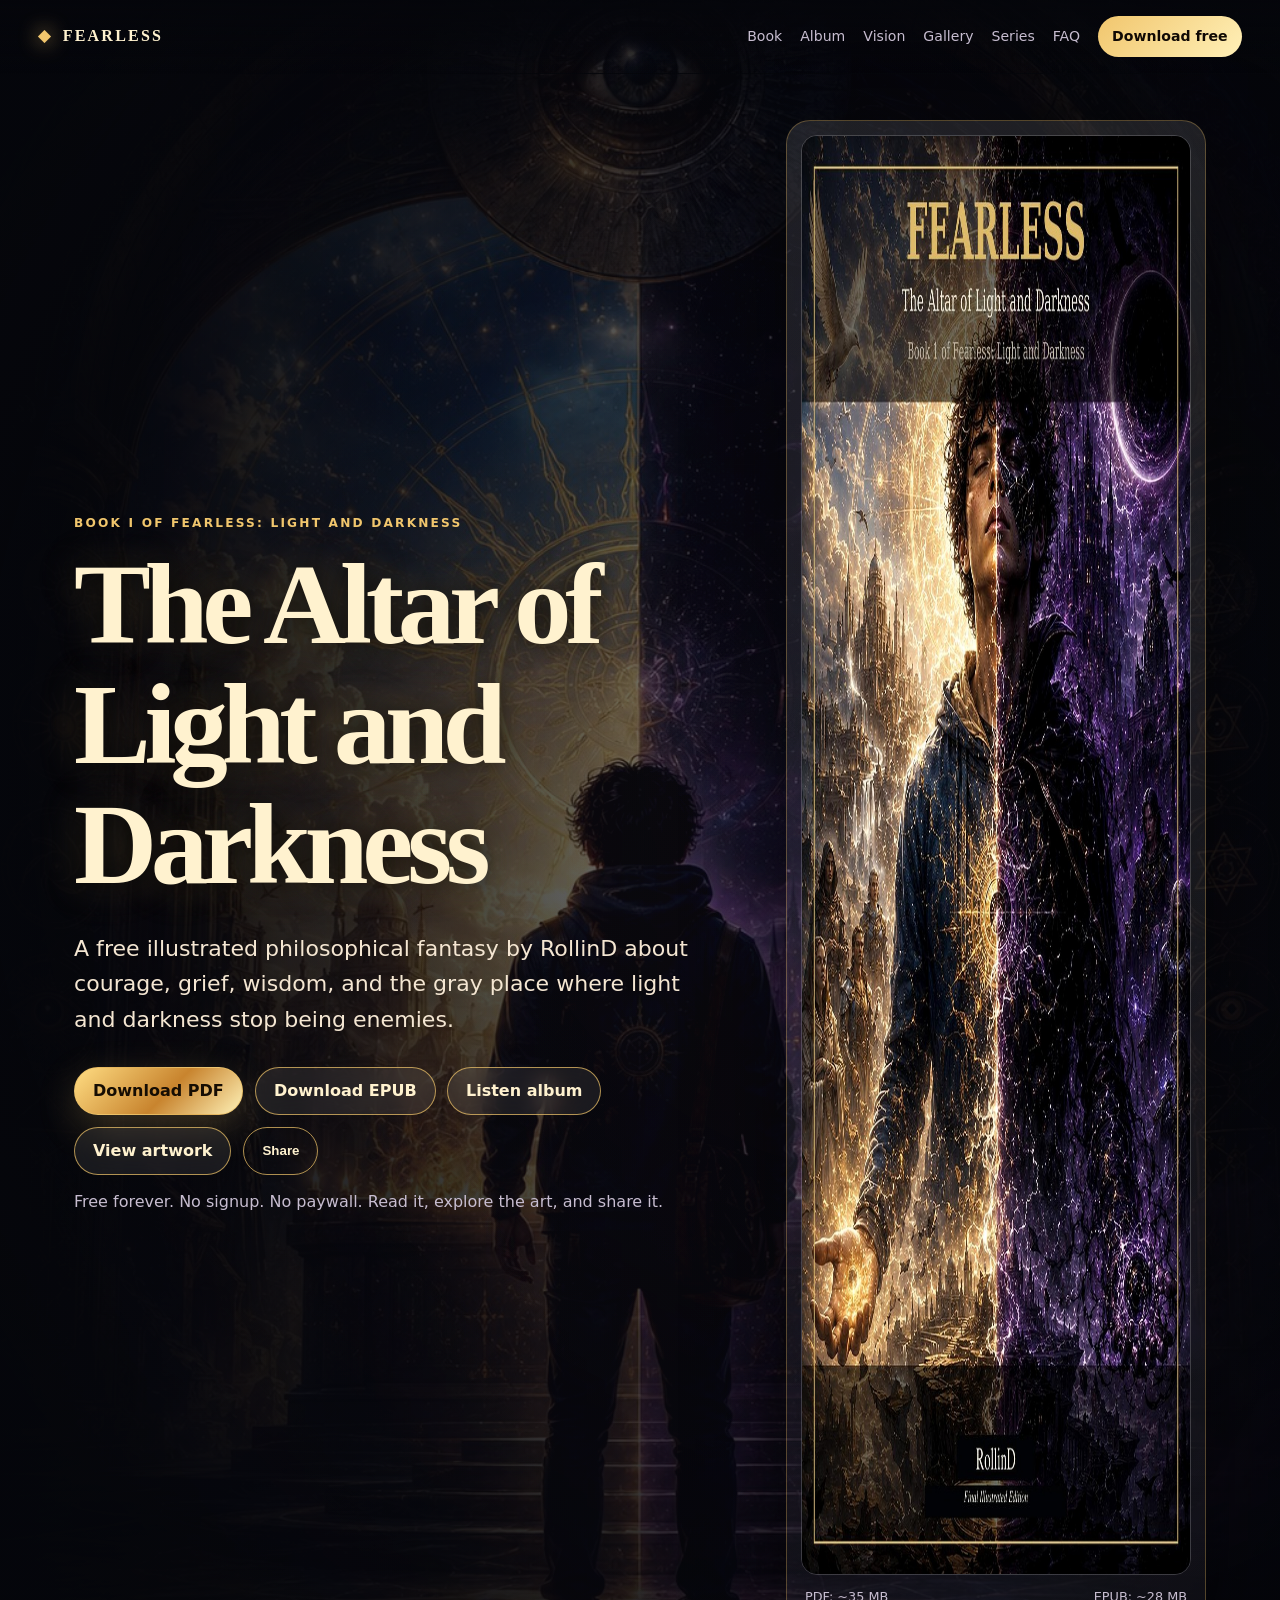
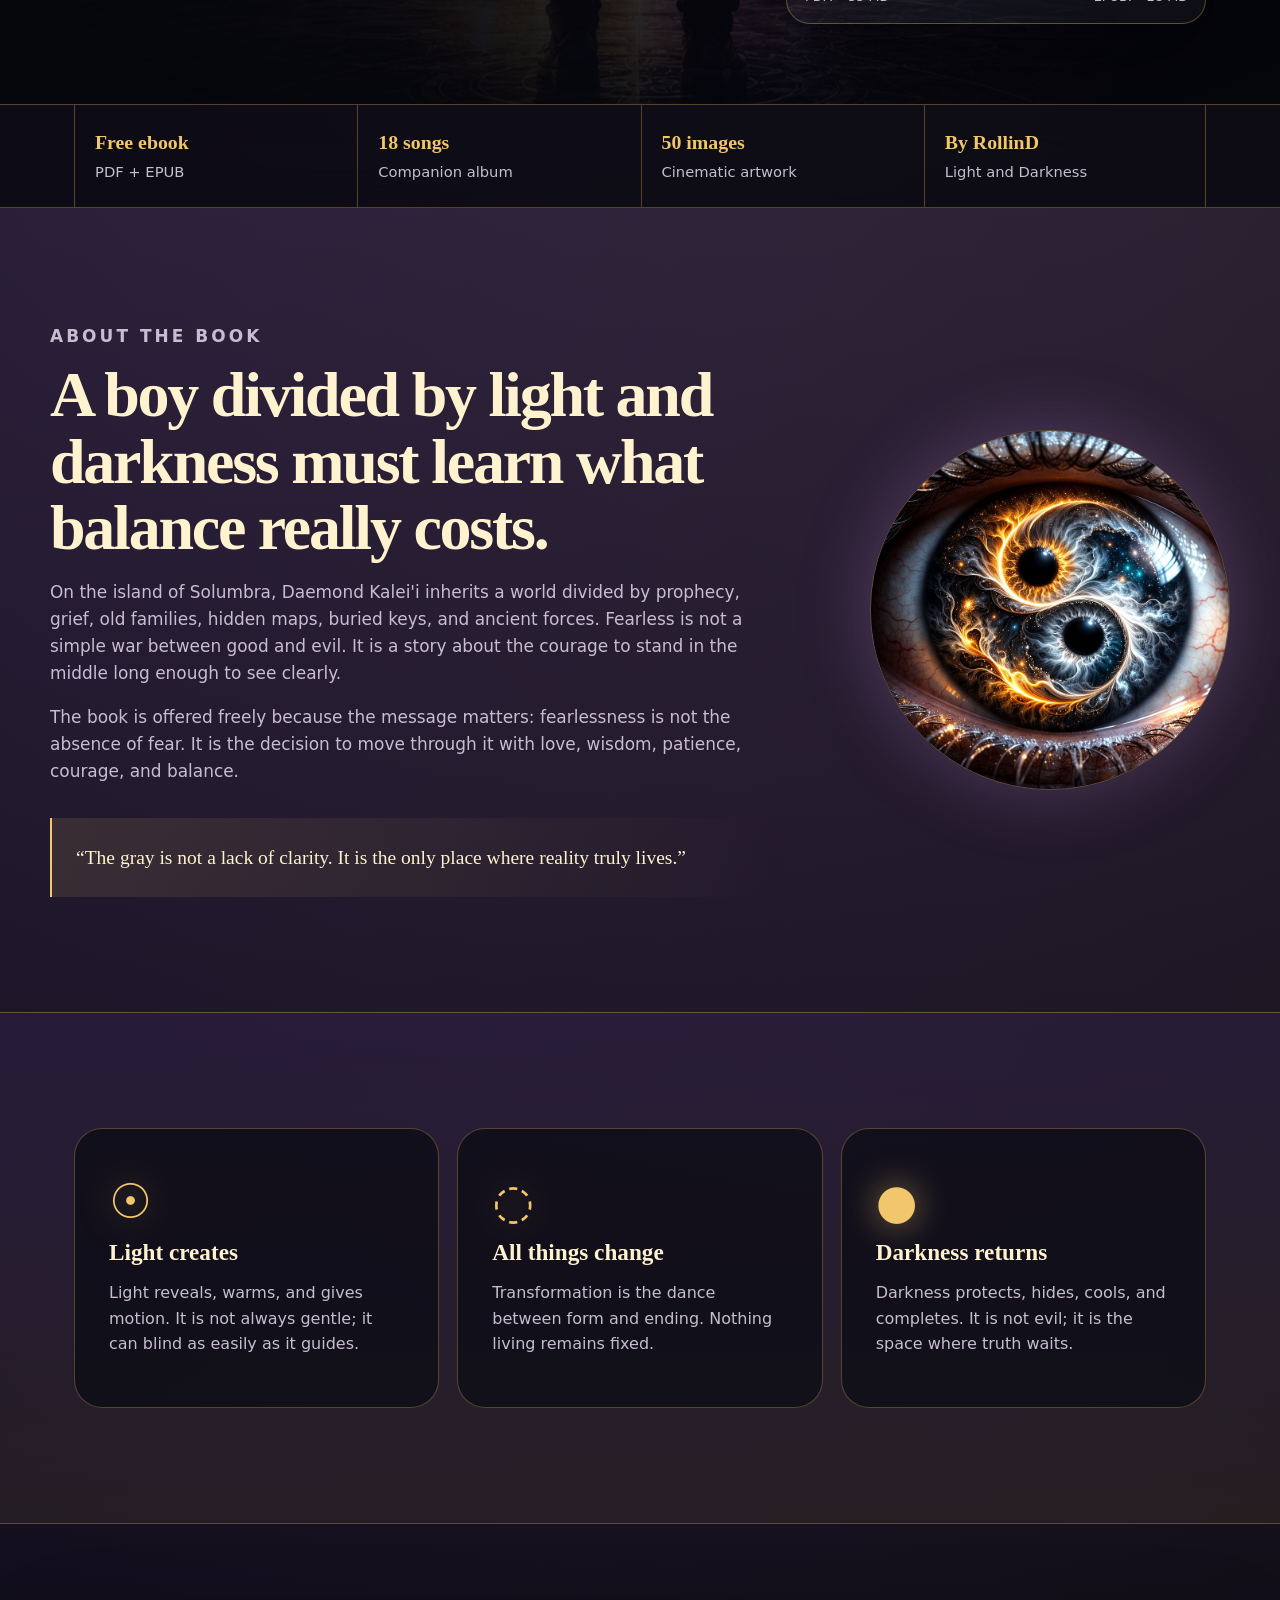
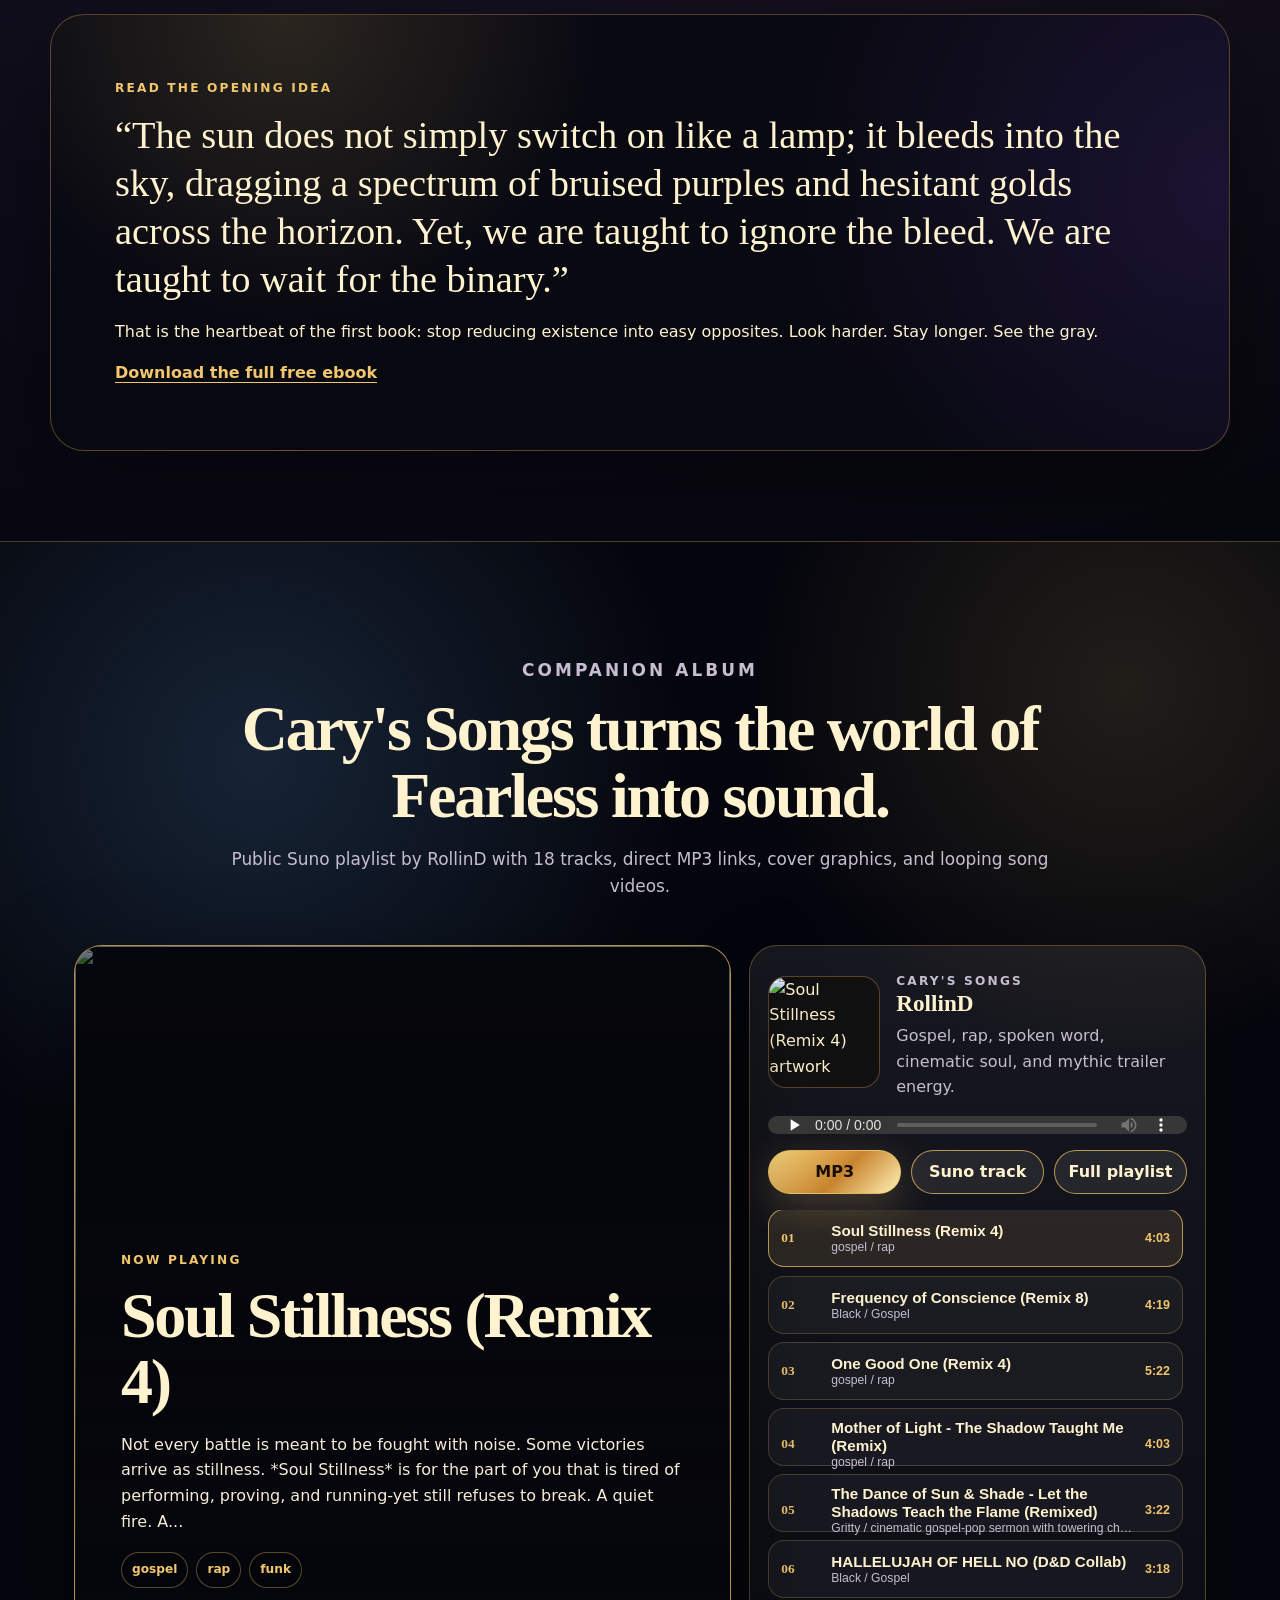
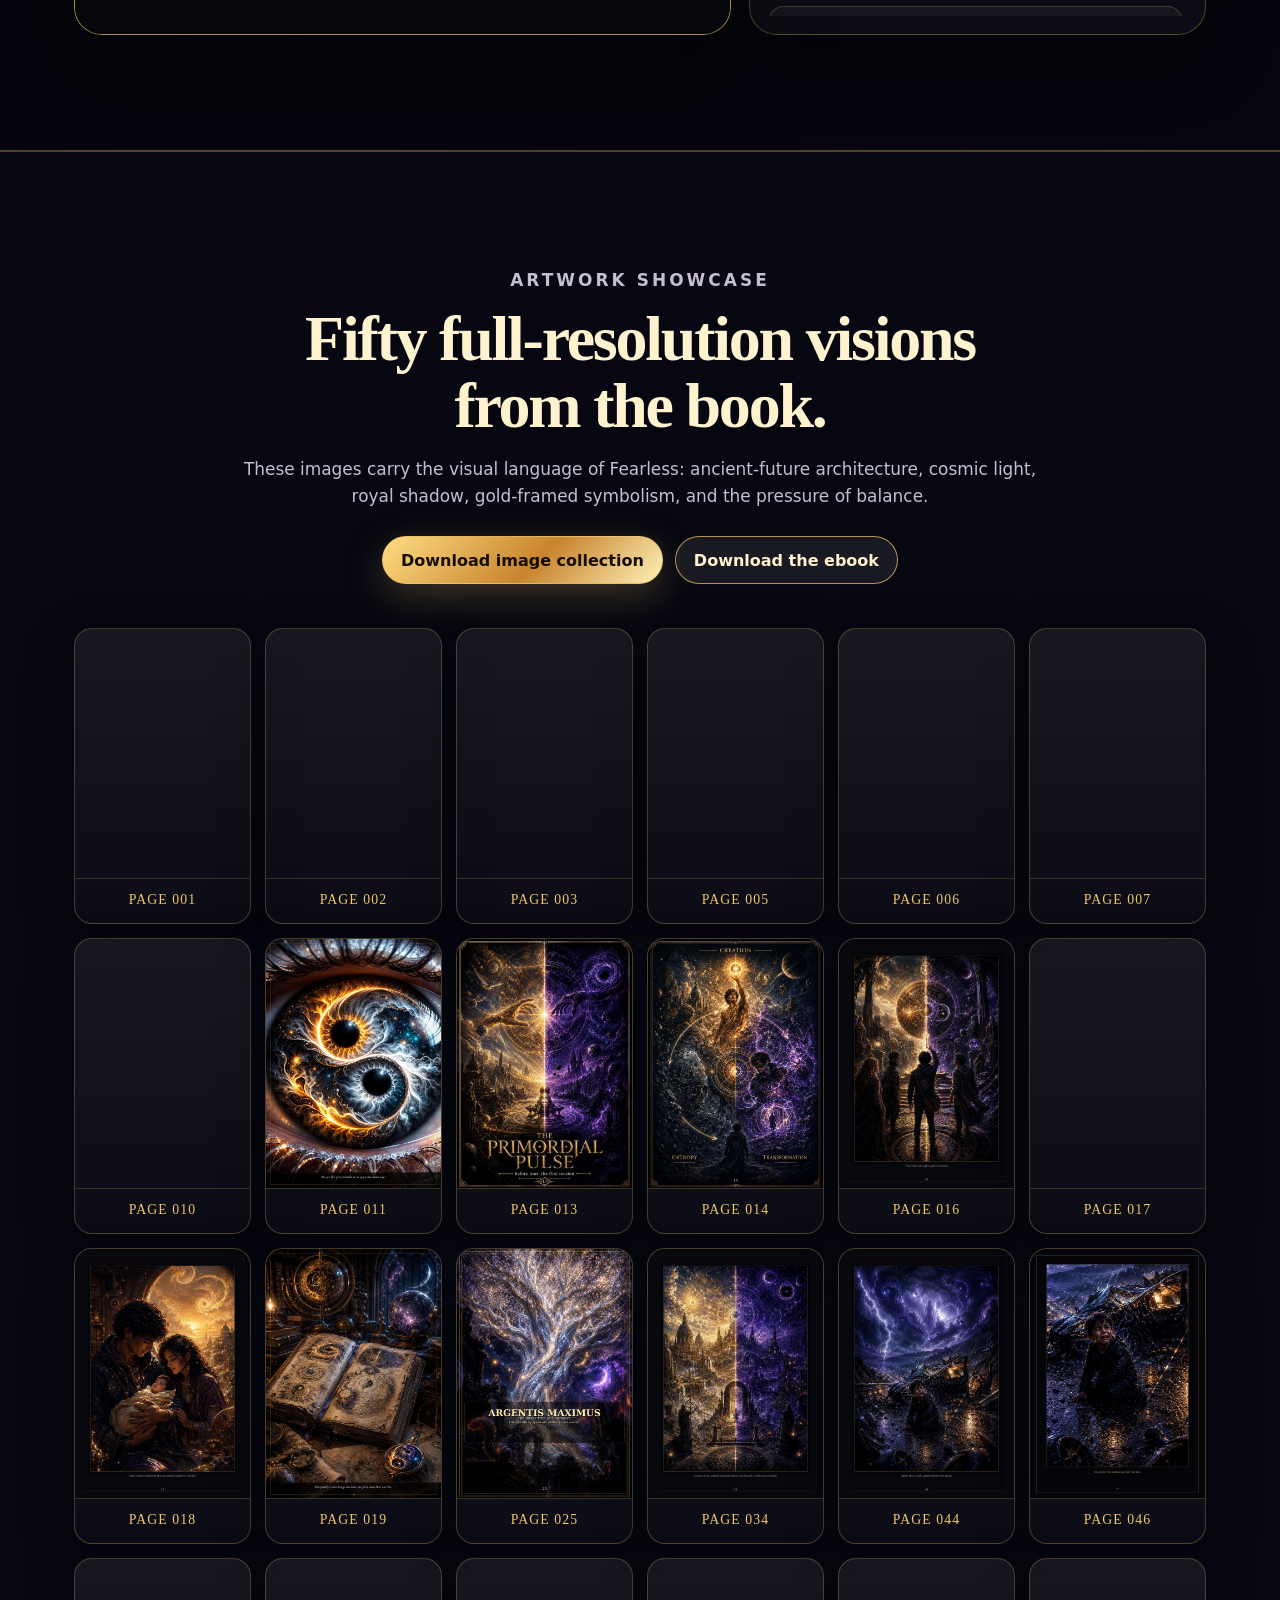
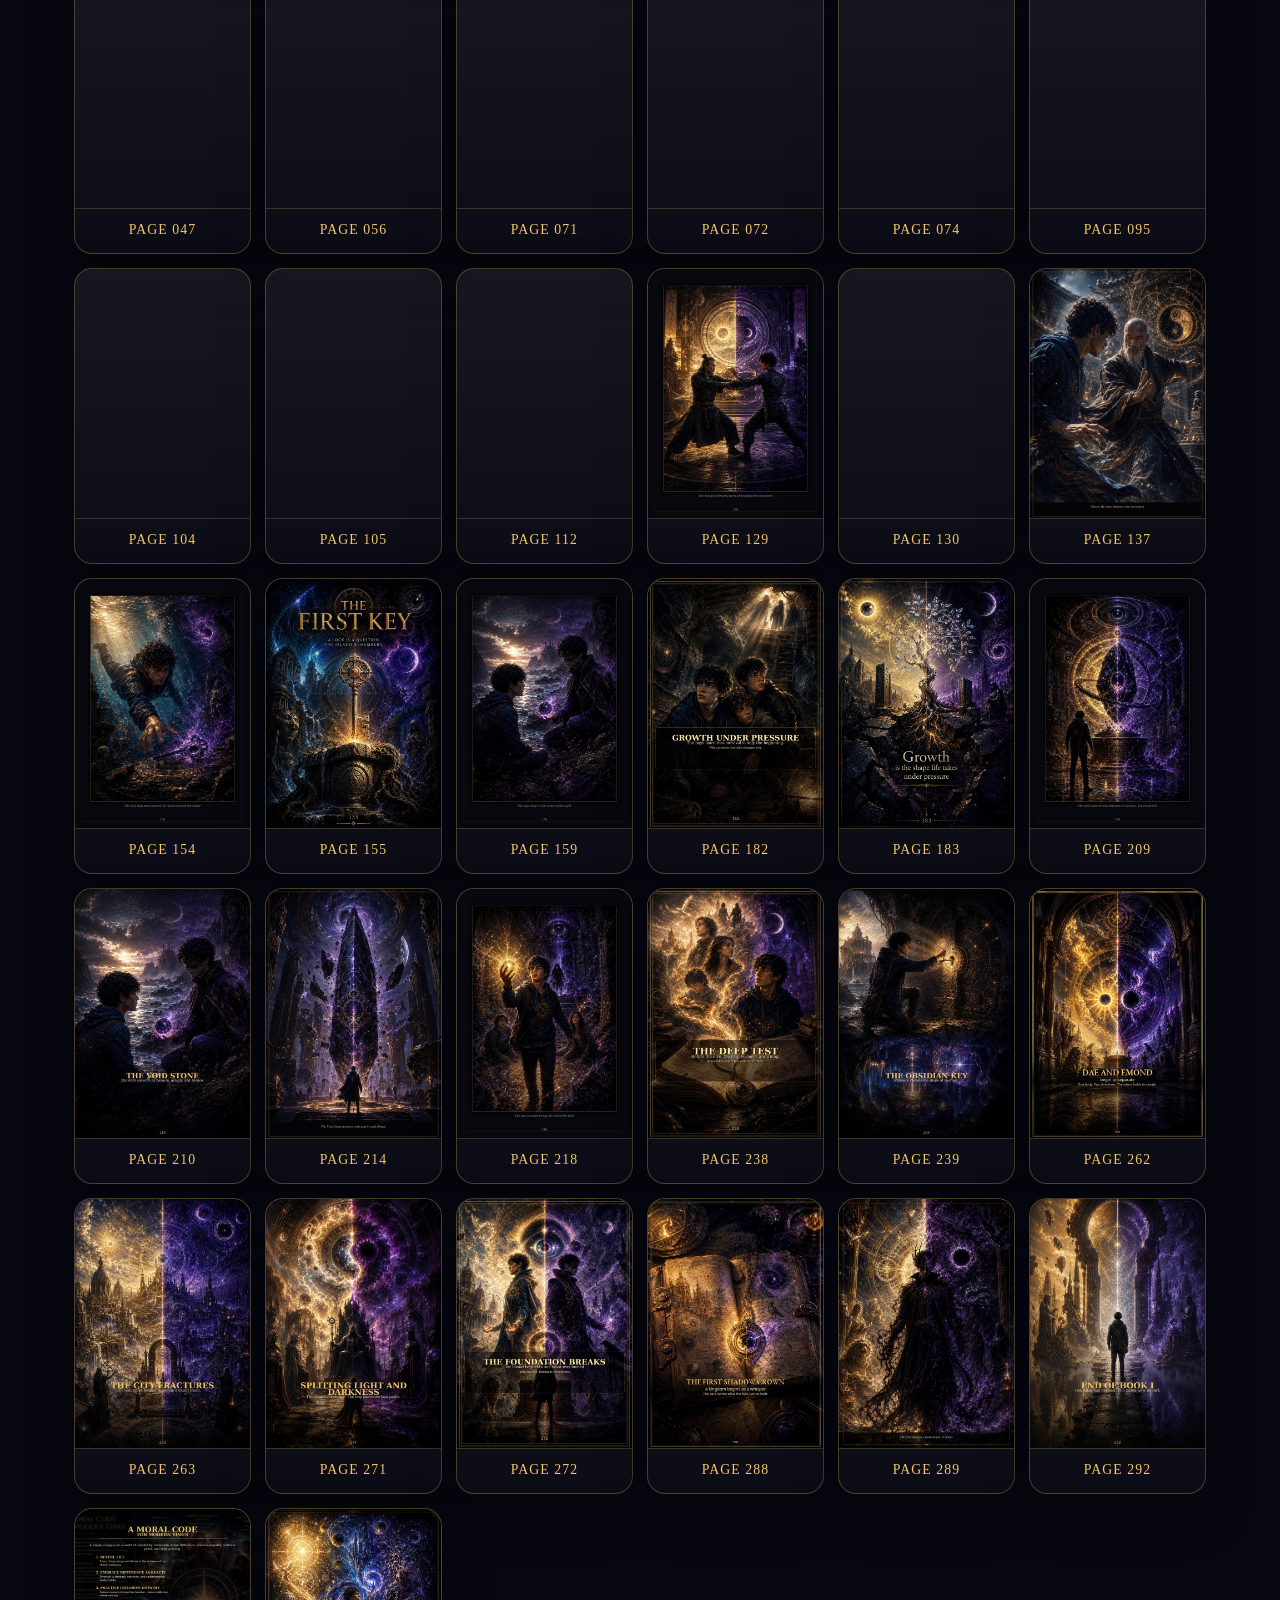
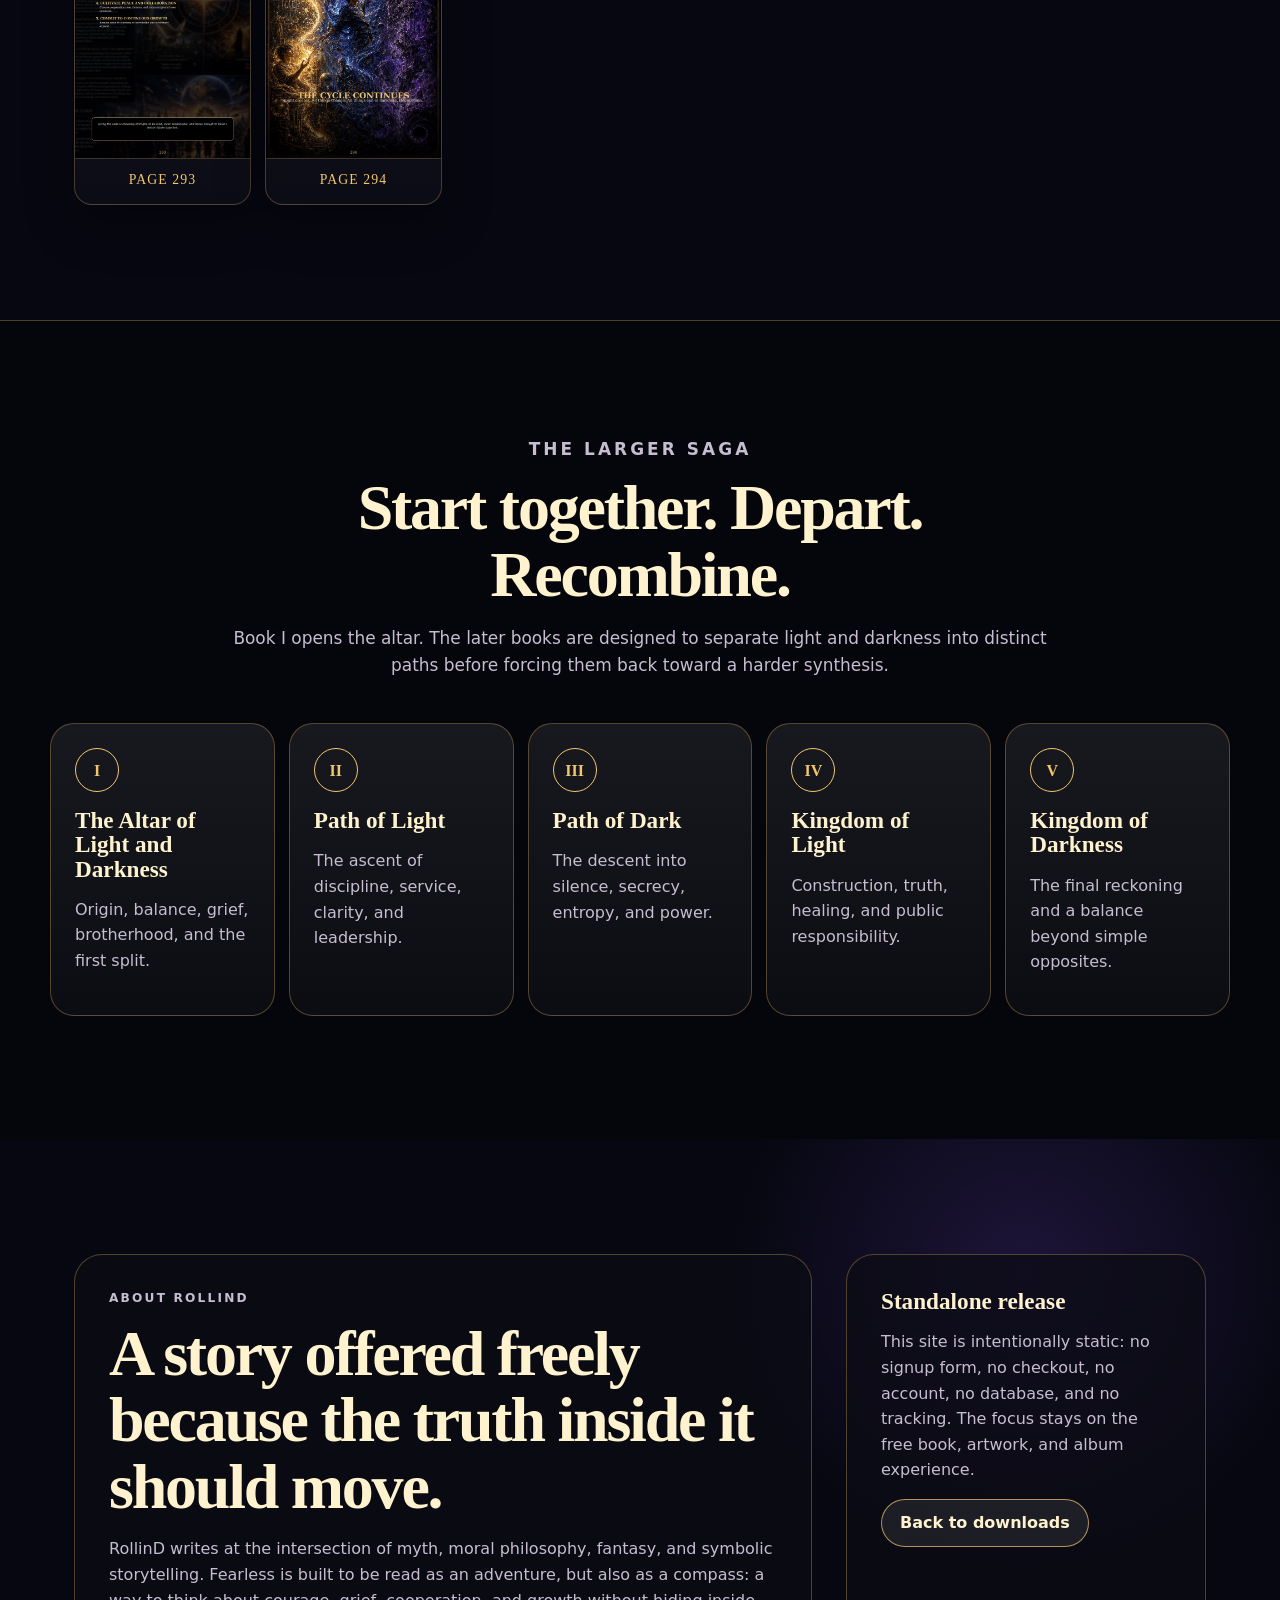
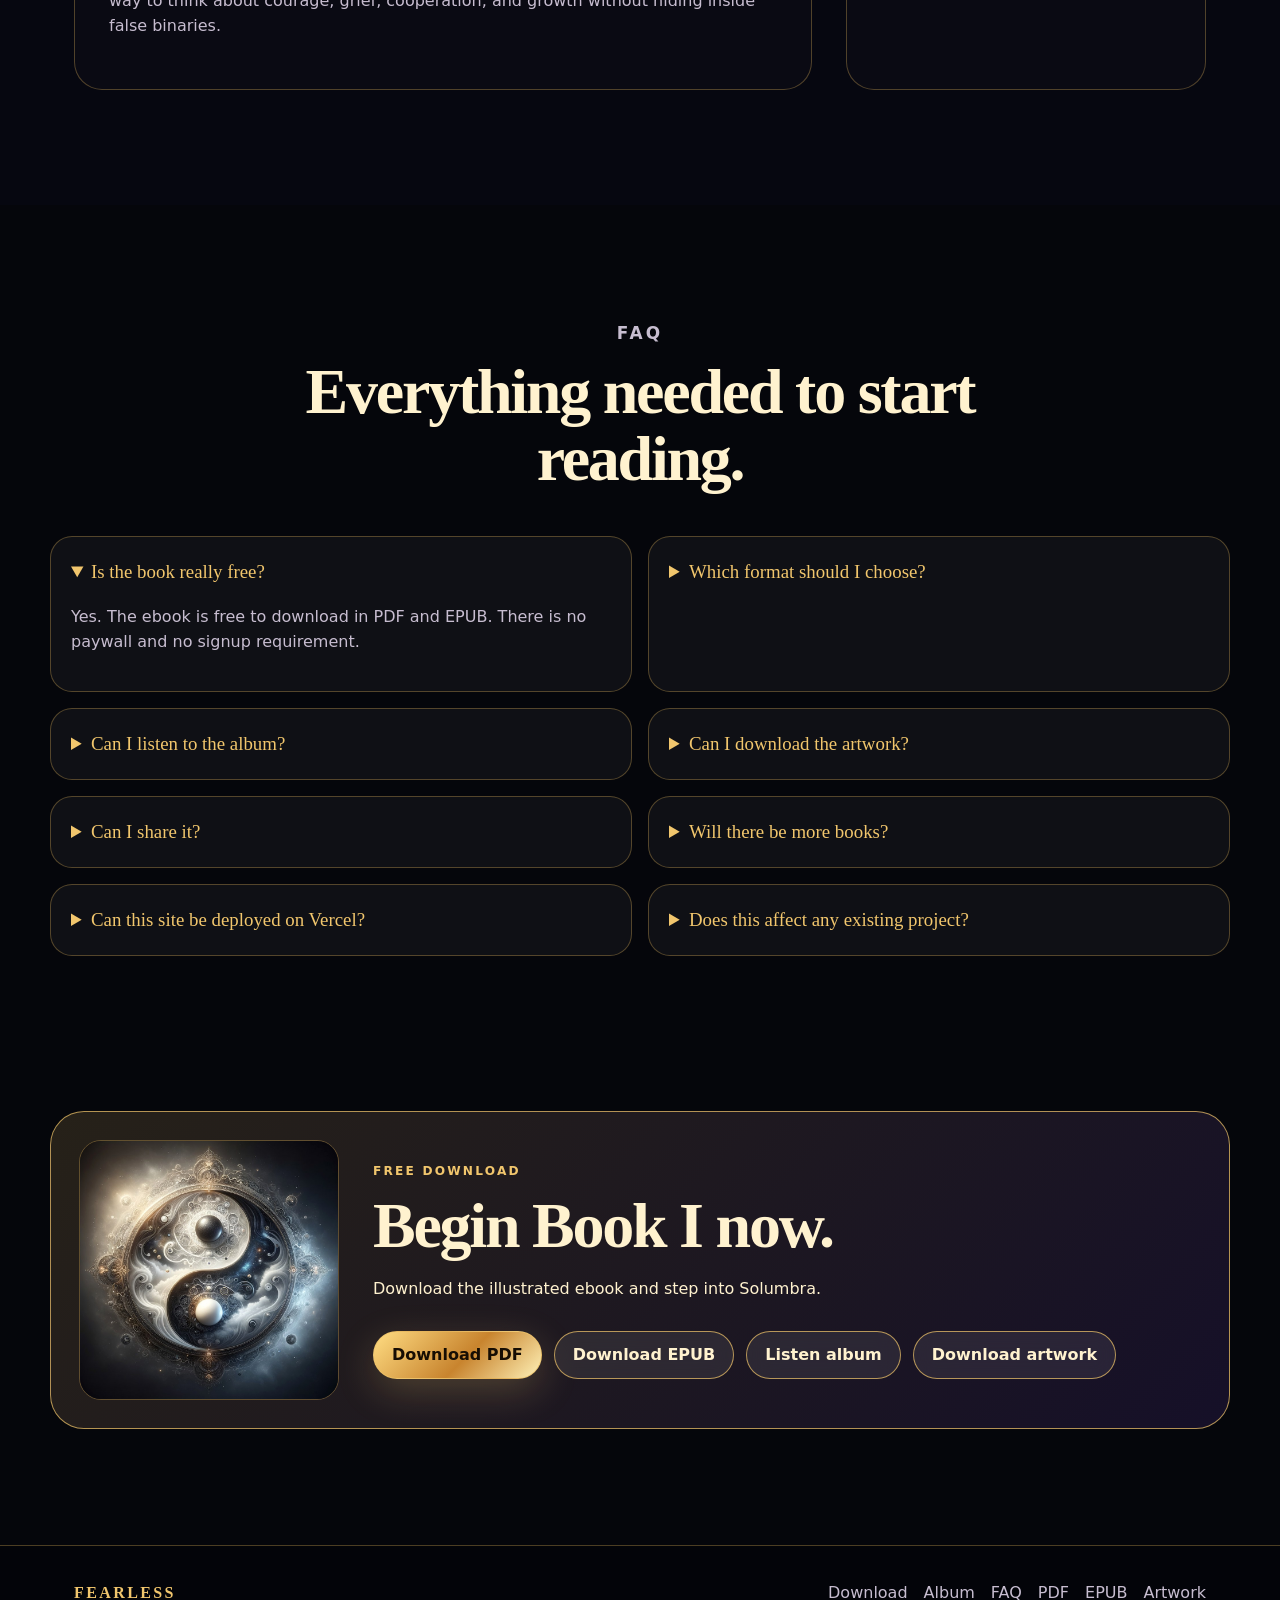
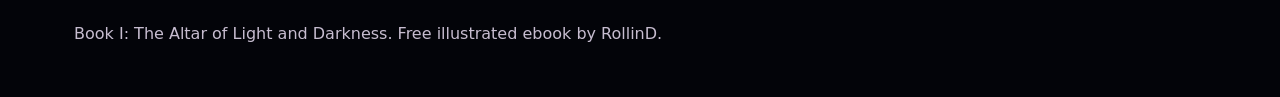
==== index.html @ ec96d761 "Initial Fearless static site" ====
<!doctype html>
<html lang="en">
  <head>
    <meta charset="utf-8" />
    <meta name="viewport" content="width=device-width, initial-scale=1" />
    <title>Fearless: The Altar of Light and Darkness | Free Ebook by RollinD</title>
    <meta name="description" content="Download Fearless: The Altar of Light and Darkness, Book I of Fearless: Light and Darkness, free in PDF or EPUB, explore the artwork, and listen to the companion album by RollinD." />
    <meta name="author" content="RollinD" />
    <meta property="og:title" content="Fearless: The Altar of Light and Darkness" />
    <meta property="og:description" content="A free illustrated philosophical fantasy ebook, cinematic artwork collection, and companion album by RollinD." />
    <meta property="og:type" content="website" />
    <meta property="og:image" content="/assets/images/og-image.jpg" />
    <meta name="twitter:card" content="summary_large_image" />
    <link rel="icon" type="image/png" href="/favicon.png" />
    <link rel="manifest" href="/site.webmanifest" />
    <link rel="stylesheet" href="/styles.css" />
    <script type="application/ld+json">
      {
        "@context": "https://schema.org",
        "@type": "Book",
        "name": "Fearless: The Altar of Light and Darkness",
        "author": { "@type": "Person", "name": "RollinD" },
        "bookFormat": "EBook",
        "isAccessibleForFree": true,
        "inLanguage": "en",
        "genre": ["Fantasy", "Philosophical fantasy", "Illustrated fiction"],
        "description": "Book I of Fearless: Light and Darkness. A free illustrated philosophical fantasy about courage, grief, light, darkness, and balance."
      }
    </script>
  </head>
  <body>
    <a class="skip-link" href="#download">Skip to downloads</a>
    <header class="site-header" data-scroll-header>
      <a class="brand" href="#top" aria-label="Fearless home">
        <span class="brand-mark">◆</span>
        <span>Fearless</span>
      </a>
      <nav class="nav" aria-label="Main navigation">
        <a href="#book">Book</a>
        <a href="#album">Album</a>
        <a href="#vision">Vision</a>
        <a href="#gallery">Gallery</a>
        <a href="#series">Series</a>
        <a href="#faq">FAQ</a>
        <a class="nav-cta" href="#download">Download free</a>
      </nav>
    </header>

    <main id="top">
      <section class="hero" aria-labelledby="hero-title">
        <div class="hero-bg" role="presentation"></div>
        <div class="hero-vignette" role="presentation"></div>
        <div class="hero-grid shell">
          <div class="hero-copy reveal">
            <p class="eyebrow">Book I of Fearless: Light and Darkness</p>
            <h1 id="hero-title">The Altar of Light and Darkness</h1>
            <p class="hero-deck">A free illustrated philosophical fantasy by RollinD about courage, grief, wisdom, and the gray place where light and darkness stop being enemies.</p>
            <div class="hero-actions" id="download">
              <a class="button button-primary" href="/downloads/Fearless_Book1_RollinD_Free_Ebook.pdf" download>Download PDF</a>
              <a class="button button-secondary" href="/downloads/Fearless_Book1_RollinD_Free_Ebook.epub" download>Download EPUB</a>
              <a class="button button-secondary" href="#album">Listen album</a>
              <a class="button button-secondary" href="#gallery">View artwork</a>
              <button class="button button-ghost" type="button" data-share>Share</button>
            </div>
            <p class="free-note">Free forever. No signup. No paywall. Read it, explore the art, and share it.</p>
          </div>
          <aside class="cover-card reveal delay-1" aria-label="Book cover">
            <img src="/assets/images/cover-book.jpg" alt="Cover art for Fearless: The Altar of Light and Darkness by RollinD" width="1050" height="1440" />
            <div class="download-meta">
              <span>PDF: ~35 MB</span>
              <span>EPUB: ~28 MB</span>
            </div>
          </aside>
        </div>
      </section>

      <section class="trust-strip" aria-label="Book facts">
        <div class="shell stats-grid">
          <div><strong>Free ebook</strong><span>PDF + EPUB</span></div>
          <div><strong>18 songs</strong><span>Companion album</span></div>
          <div><strong>50 images</strong><span>Cinematic artwork</span></div>
          <div><strong>By RollinD</strong><span>Light and Darkness</span></div>
        </div>
      </section>

      <section id="book" class="section shell split-section">
        <div class="section-copy reveal">
          <p class="eyebrow">About the book</p>
          <h2>A boy divided by light and darkness must learn what balance really costs.</h2>
          <p>On the island of Solumbra, Daemond Kalei'i inherits a world divided by prophecy, grief, old families, hidden maps, buried keys, and ancient forces. Fearless is not a simple war between good and evil. It is a story about the courage to stand in the middle long enough to see clearly.</p>
          <p>The book is offered freely because the message matters: fearlessness is not the absence of fear. It is the decision to move through it with love, wisdom, patience, courage, and balance.</p>
          <div class="mini-quote">“The gray is not a lack of clarity. It is the only place where reality truly lives.”</div>
        </div>
        <div class="image-orb reveal delay-1">
          <img src="/assets/images/sigil-eye.jpg" alt="A cosmic eye containing a light and dark yin-yang symbol" />
        </div>
      </section>

      <section id="vision" class="section vision-panel">
        <div class="shell vision-grid">
          <div class="vision-card reveal">
            <span class="symbol">☉</span>
            <h3>Light creates</h3>
            <p>Light reveals, warms, and gives motion. It is not always gentle; it can blind as easily as it guides.</p>
          </div>
          <div class="vision-card reveal delay-1">
            <span class="symbol">◌</span>
            <h3>All things change</h3>
            <p>Transformation is the dance between form and ending. Nothing living remains fixed.</p>
          </div>
          <div class="vision-card reveal delay-2">
            <span class="symbol">●</span>
            <h3>Darkness returns</h3>
            <p>Darkness protects, hides, cools, and completes. It is not evil; it is the space where truth waits.</p>
          </div>
        </div>
      </section>

      <section id="sample" class="section shell sample-section">
        <div class="sample-card reveal">
          <p class="eyebrow">Read the opening idea</p>
          <blockquote>
            “The sun does not simply switch on like a lamp; it bleeds into the sky, dragging a spectrum of bruised purples and hesitant golds across the horizon. Yet, we are taught to ignore the bleed. We are taught to wait for the binary.”
          </blockquote>
          <p>That is the heartbeat of the first book: stop reducing existence into easy opposites. Look harder. Stay longer. See the gray.</p>
          <a class="inline-link" href="/downloads/Fearless_Book1_RollinD_Free_Ebook.pdf" download>Download the full free ebook</a>
        </div>
      </section>

      <section id="album" class="section album-section" aria-labelledby="album-title">
        <div class="shell album-shell">
          <div class="section-heading reveal">
            <p class="eyebrow">Companion album</p>
            <h2 id="album-title">Cary's Songs turns the world of Fearless into sound.</h2>
            <p>Public Suno playlist by RollinD with 18 tracks, direct MP3 links, cover graphics, and looping song videos.</p>
          </div>
          <div class="album-player reveal delay-1" data-album-player>
            <div class="album-stage">
              <video class="album-video" data-album-video autoplay muted loop playsinline></video>
              <img class="album-fallback" data-album-fallback alt="" />
              <div class="album-stage-shade" role="presentation"></div>
              <div class="album-now">
                <p class="eyebrow" data-album-kicker>Now playing</p>
                <h3 data-album-title>Loading album...</h3>
                <p data-album-caption>Gathering the playlist.</p>
                <div class="album-tags" data-album-tags></div>
              </div>
            </div>
            <div class="album-panel">
              <div class="album-cover-line">
                <img data-album-cover src="/assets/images/cover-book.jpg" alt="Current album artwork" width="260" height="260" />
                <div>
                  <p class="eyebrow">Cary's Songs</p>
                  <h3>RollinD</h3>
                  <p>Gospel, rap, spoken word, cinematic soul, and mythic trailer energy.</p>
                </div>
              </div>
              <audio data-album-audio controls preload="none"></audio>
              <div class="album-links">
                <a class="button button-primary" data-album-mp3 href="https://suno.com/playlist/88bd44ac-eb0c-4751-a865-f2a4597dc5bb" target="_blank" rel="noopener">MP3</a>
                <a class="button button-secondary" data-album-suno href="https://suno.com/playlist/88bd44ac-eb0c-4751-a865-f2a4597dc5bb" target="_blank" rel="noopener">Suno track</a>
                <a class="button button-secondary" href="https://suno.com/playlist/88bd44ac-eb0c-4751-a865-f2a4597dc5bb" target="_blank" rel="noopener">Full playlist</a>
              </div>
              <div class="album-list" data-album-list aria-label="Cary's Songs track list">
                <p>Loading tracks...</p>
              </div>
            </div>
          </div>
        </div>
      </section>

      <section id="gallery" class="section gallery-section">
        <div class="shell section-heading reveal">
          <p class="eyebrow">Artwork showcase</p>
          <h2>Fifty full-resolution visions from the book.</h2>
          <p>These images carry the visual language of Fearless: ancient-future architecture, cosmic light, royal shadow, gold-framed symbolism, and the pressure of balance.</p>
          <div class="gallery-actions">
            <a class="button button-primary" href="/downloads/Fearless_Book1_RollinD_FullRes_Images.zip" download>Download image collection</a>
            <a class="button button-secondary" href="#download">Download the ebook</a>
          </div>
        </div>
        <div class="book-art-grid shell" aria-label="Fearless book artwork gallery">
          <figure class="book-art-card reveal"><a href="/assets/images/book-gallery/Fearless_Book1_RollinD_page_001.jpg" target="_blank" rel="noopener"><img src="/assets/images/book-gallery/thumbs/Fearless_Book1_RollinD_page_001.jpg" alt="Fearless book artwork from page 1" loading="lazy" decoding="async"><figcaption>Page 001</figcaption></a></figure>
          <figure class="book-art-card reveal"><a href="/assets/images/book-gallery/Fearless_Book1_RollinD_page_002.jpg" target="_blank" rel="noopener"><img src="/assets/images/book-gallery/thumbs/Fearless_Book1_RollinD_page_002.jpg" alt="Fearless book artwork from page 2" loading="lazy" decoding="async"><figcaption>Page 002</figcaption></a></figure>
          <figure class="book-art-card reveal"><a href="/assets/images/book-gallery/Fearless_Book1_RollinD_page_003.jpg" target="_blank" rel="noopener"><img src="/assets/images/book-gallery/thumbs/Fearless_Book1_RollinD_page_003.jpg" alt="Fearless book artwork from page 3" loading="lazy" decoding="async"><figcaption>Page 003</figcaption></a></figure>
          <figure class="book-art-card reveal"><a href="/assets/images/book-gallery/Fearless_Book1_RollinD_page_005.jpg" target="_blank" rel="noopener"><img src="/assets/images/book-gallery/thumbs/Fearless_Book1_RollinD_page_005.jpg" alt="Fearless book artwork from page 5" loading="lazy" decoding="async"><figcaption>Page 005</figcaption></a></figure>
          <figure class="book-art-card reveal"><a href="/assets/images/book-gallery/Fearless_Book1_RollinD_page_006.jpg" target="_blank" rel="noopener"><img src="/assets/images/book-gallery/thumbs/Fearless_Book1_RollinD_page_006.jpg" alt="Fearless book artwork from page 6" loading="lazy" decoding="async"><figcaption>Page 006</figcaption></a></figure>
          <figure class="book-art-card reveal"><a href="/assets/images/book-gallery/Fearless_Book1_RollinD_page_007.jpg" target="_blank" rel="noopener"><img src="/assets/images/book-gallery/thumbs/Fearless_Book1_RollinD_page_007.jpg" alt="Fearless book artwork from page 7" loading="lazy" decoding="async"><figcaption>Page 007</figcaption></a></figure>
          <figure class="book-art-card reveal"><a href="/assets/images/book-gallery/Fearless_Book1_RollinD_page_010.jpg" target="_blank" rel="noopener"><img src="/assets/images/book-gallery/thumbs/Fearless_Book1_RollinD_page_010.jpg" alt="Fearless book artwork from page 10" loading="lazy" decoding="async"><figcaption>Page 010</figcaption></a></figure>
          <figure class="book-art-card reveal"><a href="/assets/images/book-gallery/Fearless_Book1_RollinD_page_011.jpg" target="_blank" rel="noopener"><img src="/assets/images/book-gallery/thumbs/Fearless_Book1_RollinD_page_011.jpg" alt="Fearless book artwork from page 11" loading="lazy" decoding="async"><figcaption>Page 011</figcaption></a></figure>
          <figure class="book-art-card reveal"><a href="/assets/images/book-gallery/Fearless_Book1_RollinD_page_013.jpg" target="_blank" rel="noopener"><img src="/assets/images/book-gallery/thumbs/Fearless_Book1_RollinD_page_013.jpg" alt="Fearless book artwork from page 13" loading="lazy" decoding="async"><figcaption>Page 013</figcaption></a></figure>
          <figure class="book-art-card reveal"><a href="/assets/images/book-gallery/Fearless_Book1_RollinD_page_014.jpg" target="_blank" rel="noopener"><img src="/assets/images/book-gallery/thumbs/Fearless_Book1_RollinD_page_014.jpg" alt="Fearless book artwork from page 14" loading="lazy" decoding="async"><figcaption>Page 014</figcaption></a></figure>
          <figure class="book-art-card reveal"><a href="/assets/images/book-gallery/Fearless_Book1_RollinD_page_016.jpg" target="_blank" rel="noopener"><img src="/assets/images/book-gallery/thumbs/Fearless_Book1_RollinD_page_016.jpg" alt="Fearless book artwork from page 16" loading="lazy" decoding="async"><figcaption>Page 016</figcaption></a></figure>
          <figure class="book-art-card reveal"><a href="/assets/images/book-gallery/Fearless_Book1_RollinD_page_017.jpg" target="_blank" rel="noopener"><img src="/assets/images/book-gallery/thumbs/Fearless_Book1_RollinD_page_017.jpg" alt="Fearless book artwork from page 17" loading="lazy" decoding="async"><figcaption>Page 017</figcaption></a></figure>
          <figure class="book-art-card reveal"><a href="/assets/images/book-gallery/Fearless_Book1_RollinD_page_018.jpg" target="_blank" rel="noopener"><img src="/assets/images/book-gallery/thumbs/Fearless_Book1_RollinD_page_018.jpg" alt="Fearless book artwork from page 18" loading="lazy" decoding="async"><figcaption>Page 018</figcaption></a></figure>
          <figure class="book-art-card reveal"><a href="/assets/images/book-gallery/Fearless_Book1_RollinD_page_019.jpg" target="_blank" rel="noopener"><img src="/assets/images/book-gallery/thumbs/Fearless_Book1_RollinD_page_019.jpg" alt="Fearless book artwork from page 19" loading="lazy" decoding="async"><figcaption>Page 019</figcaption></a></figure>
          <figure class="book-art-card reveal"><a href="/assets/images/book-gallery/Fearless_Book1_RollinD_page_025.jpg" target="_blank" rel="noopener"><img src="/assets/images/book-gallery/thumbs/Fearless_Book1_RollinD_page_025.jpg" alt="Fearless book artwork from page 25" loading="lazy" decoding="async"><figcaption>Page 025</figcaption></a></figure>
          <figure class="book-art-card reveal"><a href="/assets/images/book-gallery/Fearless_Book1_RollinD_page_034.jpg" target="_blank" rel="noopener"><img src="/assets/images/book-gallery/thumbs/Fearless_Book1_RollinD_page_034.jpg" alt="Fearless book artwork from page 34" loading="lazy" decoding="async"><figcaption>Page 034</figcaption></a></figure>
          <figure class="book-art-card reveal"><a href="/assets/images/book-gallery/Fearless_Book1_RollinD_page_044.jpg" target="_blank" rel="noopener"><img src="/assets/images/book-gallery/thumbs/Fearless_Book1_RollinD_page_044.jpg" alt="Fearless book artwork from page 44" loading="lazy" decoding="async"><figcaption>Page 044</figcaption></a></figure>
          <figure class="book-art-card reveal"><a href="/assets/images/book-gallery/Fearless_Book1_RollinD_page_046.jpg" target="_blank" rel="noopener"><img src="/assets/images/book-gallery/thumbs/Fearless_Book1_RollinD_page_046.jpg" alt="Fearless book artwork from page 46" loading="lazy" decoding="async"><figcaption>Page 046</figcaption></a></figure>
          <figure class="book-art-card reveal"><a href="/assets/images/book-gallery/Fearless_Book1_RollinD_page_047.jpg" target="_blank" rel="noopener"><img src="/assets/images/book-gallery/thumbs/Fearless_Book1_RollinD_page_047.jpg" alt="Fearless book artwork from page 47" loading="lazy" decoding="async"><figcaption>Page 047</figcaption></a></figure>
          <figure class="book-art-card reveal"><a href="/assets/images/book-gallery/Fearless_Book1_RollinD_page_056.jpg" target="_blank" rel="noopener"><img src="/assets/images/book-gallery/thumbs/Fearless_Book1_RollinD_page_056.jpg" alt="Fearless book artwork from page 56" loading="lazy" decoding="async"><figcaption>Page 056</figcaption></a></figure>
          <figure class="book-art-card reveal"><a href="/assets/images/book-gallery/Fearless_Book1_RollinD_page_071.jpg" target="_blank" rel="noopener"><img src="/assets/images/book-gallery/thumbs/Fearless_Book1_RollinD_page_071.jpg" alt="Fearless book artwork from page 71" loading="lazy" decoding="async"><figcaption>Page 071</figcaption></a></figure>
          <figure class="book-art-card reveal"><a href="/assets/images/book-gallery/Fearless_Book1_RollinD_page_072.jpg" target="_blank" rel="noopener"><img src="/assets/images/book-gallery/thumbs/Fearless_Book1_RollinD_page_072.jpg" alt="Fearless book artwork from page 72" loading="lazy" decoding="async"><figcaption>Page 072</figcaption></a></figure>
          <figure class="book-art-card reveal"><a href="/assets/images/book-gallery/Fearless_Book1_RollinD_page_074.jpg" target="_blank" rel="noopener"><img src="/assets/images/book-gallery/thumbs/Fearless_Book1_RollinD_page_074.jpg" alt="Fearless book artwork from page 74" loading="lazy" decoding="async"><figcaption>Page 074</figcaption></a></figure>
          <figure class="book-art-card reveal"><a href="/assets/images/book-gallery/Fearless_Book1_RollinD_page_095.jpg" target="_blank" rel="noopener"><img src="/assets/images/book-gallery/thumbs/Fearless_Book1_RollinD_page_095.jpg" alt="Fearless book artwork from page 95" loading="lazy" decoding="async"><figcaption>Page 095</figcaption></a></figure>
          <figure class="book-art-card reveal"><a href="/assets/images/book-gallery/Fearless_Book1_RollinD_page_104.jpg" target="_blank" rel="noopener"><img src="/assets/images/book-gallery/thumbs/Fearless_Book1_RollinD_page_104.jpg" alt="Fearless book artwork from page 104" loading="lazy" decoding="async"><figcaption>Page 104</figcaption></a></figure>
          <figure class="book-art-card reveal"><a href="/assets/images/book-gallery/Fearless_Book1_RollinD_page_105.jpg" target="_blank" rel="noopener"><img src="/assets/images/book-gallery/thumbs/Fearless_Book1_RollinD_page_105.jpg" alt="Fearless book artwork from page 105" loading="lazy" decoding="async"><figcaption>Page 105</figcaption></a></figure>
          <figure class="book-art-card reveal"><a href="/assets/images/book-gallery/Fearless_Book1_RollinD_page_112.jpg" target="_blank" rel="noopener"><img src="/assets/images/book-gallery/thumbs/Fearless_Book1_RollinD_page_112.jpg" alt="Fearless book artwork from page 112" loading="lazy" decoding="async"><figcaption>Page 112</figcaption></a></figure>
          <figure class="book-art-card reveal"><a href="/assets/images/book-gallery/Fearless_Book1_RollinD_page_129.jpg" target="_blank" rel="noopener"><img src="/assets/images/book-gallery/thumbs/Fearless_Book1_RollinD_page_129.jpg" alt="Fearless book artwork from page 129" loading="lazy" decoding="async"><figcaption>Page 129</figcaption></a></figure>
          <figure class="book-art-card reveal"><a href="/assets/images/book-gallery/Fearless_Book1_RollinD_page_130.jpg" target="_blank" rel="noopener"><img src="/assets/images/book-gallery/thumbs/Fearless_Book1_RollinD_page_130.jpg" alt="Fearless book artwork from page 130" loading="lazy" decoding="async"><figcaption>Page 130</figcaption></a></figure>
          <figure class="book-art-card reveal"><a href="/assets/images/book-gallery/Fearless_Book1_RollinD_page_137.jpg" target="_blank" rel="noopener"><img src="/assets/images/book-gallery/thumbs/Fearless_Book1_RollinD_page_137.jpg" alt="Fearless book artwork from page 137" loading="lazy" decoding="async"><figcaption>Page 137</figcaption></a></figure>
          <figure class="book-art-card reveal"><a href="/assets/images/book-gallery/Fearless_Book1_RollinD_page_154.jpg" target="_blank" rel="noopener"><img src="/assets/images/book-gallery/thumbs/Fearless_Book1_RollinD_page_154.jpg" alt="Fearless book artwork from page 154" loading="lazy" decoding="async"><figcaption>Page 154</figcaption></a></figure>
          <figure class="book-art-card reveal"><a href="/assets/images/book-gallery/Fearless_Book1_RollinD_page_155.jpg" target="_blank" rel="noopener"><img src="/assets/images/book-gallery/thumbs/Fearless_Book1_RollinD_page_155.jpg" alt="Fearless book artwork from page 155" loading="lazy" decoding="async"><figcaption>Page 155</figcaption></a></figure>
          <figure class="book-art-card reveal"><a href="/assets/images/book-gallery/Fearless_Book1_RollinD_page_159.jpg" target="_blank" rel="noopener"><img src="/assets/images/book-gallery/thumbs/Fearless_Book1_RollinD_page_159.jpg" alt="Fearless book artwork from page 159" loading="lazy" decoding="async"><figcaption>Page 159</figcaption></a></figure>
          <figure class="book-art-card reveal"><a href="/assets/images/book-gallery/Fearless_Book1_RollinD_page_182.jpg" target="_blank" rel="noopener"><img src="/assets/images/book-gallery/thumbs/Fearless_Book1_RollinD_page_182.jpg" alt="Fearless book artwork from page 182" loading="lazy" decoding="async"><figcaption>Page 182</figcaption></a></figure>
          <figure class="book-art-card reveal"><a href="/assets/images/book-gallery/Fearless_Book1_RollinD_page_183.jpg" target="_blank" rel="noopener"><img src="/assets/images/book-gallery/thumbs/Fearless_Book1_RollinD_page_183.jpg" alt="Fearless book artwork from page 183" loading="lazy" decoding="async"><figcaption>Page 183</figcaption></a></figure>
          <figure class="book-art-card reveal"><a href="/assets/images/book-gallery/Fearless_Book1_RollinD_page_209.jpg" target="_blank" rel="noopener"><img src="/assets/images/book-gallery/thumbs/Fearless_Book1_RollinD_page_209.jpg" alt="Fearless book artwork from page 209" loading="lazy" decoding="async"><figcaption>Page 209</figcaption></a></figure>
          <figure class="book-art-card reveal"><a href="/assets/images/book-gallery/Fearless_Book1_RollinD_page_210.jpg" target="_blank" rel="noopener"><img src="/assets/images/book-gallery/thumbs/Fearless_Book1_RollinD_page_210.jpg" alt="Fearless book artwork from page 210" loading="lazy" decoding="async"><figcaption>Page 210</figcaption></a></figure>
          <figure class="book-art-card reveal"><a href="/assets/images/book-gallery/Fearless_Book1_RollinD_page_214.jpg" target="_blank" rel="noopener"><img src="/assets/images/book-gallery/thumbs/Fearless_Book1_RollinD_page_214.jpg" alt="Fearless book artwork from page 214" loading="lazy" decoding="async"><figcaption>Page 214</figcaption></a></figure>
          <figure class="book-art-card reveal"><a href="/assets/images/book-gallery/Fearless_Book1_RollinD_page_218.jpg" target="_blank" rel="noopener"><img src="/assets/images/book-gallery/thumbs/Fearless_Book1_RollinD_page_218.jpg" alt="Fearless book artwork from page 218" loading="lazy" decoding="async"><figcaption>Page 218</figcaption></a></figure>
          <figure class="book-art-card reveal"><a href="/assets/images/book-gallery/Fearless_Book1_RollinD_page_238.jpg" target="_blank" rel="noopener"><img src="/assets/images/book-gallery/thumbs/Fearless_Book1_RollinD_page_238.jpg" alt="Fearless book artwork from page 238" loading="lazy" decoding="async"><figcaption>Page 238</figcaption></a></figure>
          <figure class="book-art-card reveal"><a href="/assets/images/book-gallery/Fearless_Book1_RollinD_page_239.jpg" target="_blank" rel="noopener"><img src="/assets/images/book-gallery/thumbs/Fearless_Book1_RollinD_page_239.jpg" alt="Fearless book artwork from page 239" loading="lazy" decoding="async"><figcaption>Page 239</figcaption></a></figure>
          <figure class="book-art-card reveal"><a href="/assets/images/book-gallery/Fearless_Book1_RollinD_page_262.jpg" target="_blank" rel="noopener"><img src="/assets/images/book-gallery/thumbs/Fearless_Book1_RollinD_page_262.jpg" alt="Fearless book artwork from page 262" loading="lazy" decoding="async"><figcaption>Page 262</figcaption></a></figure>
          <figure class="book-art-card reveal"><a href="/assets/images/book-gallery/Fearless_Book1_RollinD_page_263.jpg" target="_blank" rel="noopener"><img src="/assets/images/book-gallery/thumbs/Fearless_Book1_RollinD_page_263.jpg" alt="Fearless book artwork from page 263" loading="lazy" decoding="async"><figcaption>Page 263</figcaption></a></figure>
          <figure class="book-art-card reveal"><a href="/assets/images/book-gallery/Fearless_Book1_RollinD_page_271.jpg" target="_blank" rel="noopener"><img src="/assets/images/book-gallery/thumbs/Fearless_Book1_RollinD_page_271.jpg" alt="Fearless book artwork from page 271" loading="lazy" decoding="async"><figcaption>Page 271</figcaption></a></figure>
          <figure class="book-art-card reveal"><a href="/assets/images/book-gallery/Fearless_Book1_RollinD_page_272.jpg" target="_blank" rel="noopener"><img src="/assets/images/book-gallery/thumbs/Fearless_Book1_RollinD_page_272.jpg" alt="Fearless book artwork from page 272" loading="lazy" decoding="async"><figcaption>Page 272</figcaption></a></figure>
          <figure class="book-art-card reveal"><a href="/assets/images/book-gallery/Fearless_Book1_RollinD_page_288.jpg" target="_blank" rel="noopener"><img src="/assets/images/book-gallery/thumbs/Fearless_Book1_RollinD_page_288.jpg" alt="Fearless book artwork from page 288" loading="lazy" decoding="async"><figcaption>Page 288</figcaption></a></figure>
          <figure class="book-art-card reveal"><a href="/assets/images/book-gallery/Fearless_Book1_RollinD_page_289.jpg" target="_blank" rel="noopener"><img src="/assets/images/book-gallery/thumbs/Fearless_Book1_RollinD_page_289.jpg" alt="Fearless book artwork from page 289" loading="lazy" decoding="async"><figcaption>Page 289</figcaption></a></figure>
          <figure class="book-art-card reveal"><a href="/assets/images/book-gallery/Fearless_Book1_RollinD_page_292.jpg" target="_blank" rel="noopener"><img src="/assets/images/book-gallery/thumbs/Fearless_Book1_RollinD_page_292.jpg" alt="Fearless book artwork from page 292" loading="lazy" decoding="async"><figcaption>Page 292</figcaption></a></figure>
          <figure class="book-art-card reveal"><a href="/assets/images/book-gallery/Fearless_Book1_RollinD_page_293.jpg" target="_blank" rel="noopener"><img src="/assets/images/book-gallery/thumbs/Fearless_Book1_RollinD_page_293.jpg" alt="Fearless book artwork from page 293" loading="lazy" decoding="async"><figcaption>Page 293</figcaption></a></figure>
          <figure class="book-art-card reveal"><a href="/assets/images/book-gallery/Fearless_Book1_RollinD_page_294.jpg" target="_blank" rel="noopener"><img src="/assets/images/book-gallery/thumbs/Fearless_Book1_RollinD_page_294.jpg" alt="Fearless book artwork from page 294" loading="lazy" decoding="async"><figcaption>Page 294</figcaption></a></figure>
        </div>
      </section>

      <section id="series" class="section shell series-section">
        <div class="section-heading reveal">
          <p class="eyebrow">The larger saga</p>
          <h2>Start together. Depart. Recombine.</h2>
          <p>Book I opens the altar. The later books are designed to separate light and darkness into distinct paths before forcing them back toward a harder synthesis.</p>
        </div>
        <div class="series-track reveal delay-1" aria-label="Five book series roadmap">
          <article><span>I</span><h3>The Altar of Light and Darkness</h3><p>Origin, balance, grief, brotherhood, and the first split.</p></article>
          <article><span>II</span><h3>Path of Light</h3><p>The ascent of discipline, service, clarity, and leadership.</p></article>
          <article><span>III</span><h3>Path of Dark</h3><p>The descent into silence, secrecy, entropy, and power.</p></article>
          <article><span>IV</span><h3>Kingdom of Light</h3><p>Construction, truth, healing, and public responsibility.</p></article>
          <article><span>V</span><h3>Kingdom of Darkness</h3><p>The final reckoning and a balance beyond simple opposites.</p></article>
        </div>
      </section>

      <section class="section author-section">
        <div class="shell author-grid">
          <div class="author-copy reveal">
            <p class="eyebrow">About RollinD</p>
            <h2>A story offered freely because the truth inside it should move.</h2>
            <p>RollinD writes at the intersection of myth, moral philosophy, fantasy, and symbolic storytelling. Fearless is built to be read as an adventure, but also as a compass: a way to think about courage, grief, cooperation, and growth without hiding inside false binaries.</p>
          </div>
          <div class="reader-list reveal delay-1" id="updates">
            <h3>Standalone release</h3>
            <p>This site is intentionally static: no signup form, no checkout, no account, no database, and no tracking. The focus stays on the free book, artwork, and album experience.</p>
            <a class="button button-secondary" href="#download">Back to downloads</a>
          </div>
        </div>
      </section>

      <section id="faq" class="section shell faq-section">
        <div class="section-heading reveal">
          <p class="eyebrow">FAQ</p>
          <h2>Everything needed to start reading.</h2>
        </div>
        <div class="faq-grid">
          <details open><summary>Is the book really free?</summary><p>Yes. The ebook is free to download in PDF and EPUB. There is no paywall and no signup requirement.</p></details>
          <details><summary>Which format should I choose?</summary><p>Use PDF for the designed illustrated layout. Use EPUB for ebook apps and devices that support fixed-layout EPUB files.</p></details>
          <details><summary>Can I listen to the album?</summary><p>Yes. The album section plays the public Suno playlist and includes direct MP3 links for each track.</p></details>
          <details><summary>Can I download the artwork?</summary><p>Yes. The artwork section includes a free image collection download with the full-resolution book images.</p></details>
          <details><summary>Can I share it?</summary><p>Yes. Share the website or the free ebook download links. Please keep the author credit intact.</p></details>
          <details><summary>Will there be more books?</summary><p>The intended series is five books. Book I is the beginning: the altar opens, and the paths of light and darkness begin to depart.</p></details>
          <details><summary>Can this site be deployed on Vercel?</summary><p>Yes. This is a standalone static site. Upload it to a new GitHub repository and import that new repository into Vercel as a new project.</p></details>
          <details><summary>Does this affect any existing project?</summary><p>No. The package is self-contained and does not reference or modify any existing Vercel or GitHub project.</p></details>
        </div>
      </section>

      <section class="section final-download shell" aria-label="Final download call to action">
        <div class="final-card reveal">
          <img src="/assets/images/sigil-balance.jpg" alt="Ornate cosmic balance symbol" />
          <div>
            <p class="eyebrow">Free download</p>
            <h2>Begin Book I now.</h2>
            <p>Download the illustrated ebook and step into Solumbra.</p>
            <div class="hero-actions">
              <a class="button button-primary" href="/downloads/Fearless_Book1_RollinD_Free_Ebook.pdf" download>Download PDF</a>
              <a class="button button-secondary" href="/downloads/Fearless_Book1_RollinD_Free_Ebook.epub" download>Download EPUB</a>
              <a class="button button-secondary" href="#album">Listen album</a>
              <a class="button button-secondary" href="/downloads/Fearless_Book1_RollinD_FullRes_Images.zip" download>Download artwork</a>
            </div>
          </div>
        </div>
      </section>
    </main>

    <footer class="site-footer">
      <div class="shell footer-grid">
        <div>
          <strong>Fearless</strong>
          <p>Book I: The Altar of Light and Darkness. Free illustrated ebook by RollinD.</p>
        </div>
        <div>
          <a href="#download">Download</a>
          <a href="#album">Album</a>
          <a href="#faq">FAQ</a>
          <a href="/downloads/Fearless_Book1_RollinD_Free_Ebook.pdf" download>PDF</a>
          <a href="/downloads/Fearless_Book1_RollinD_Free_Ebook.epub" download>EPUB</a>
          <a href="/downloads/Fearless_Book1_RollinD_FullRes_Images.zip" download>Artwork</a>
        </div>
      </div>
    </footer>
    <div class="toast" role="status" aria-live="polite" data-toast>Link copied.</div>
    <script src="/script.js" defer></script>
  </body>
</html>
---- styles.css ----
:root {
  color-scheme: dark;
  --bg: #05060b;
  --bg-2: #090b14;
  --card: rgba(12, 13, 22, 0.76);
  --line: rgba(231, 184, 92, 0.32);
  --line-strong: rgba(238, 194, 105, 0.72);
  --gold: #f1c66d;
  --gold-2: #a8742d;
  --cream: #fff2cf;
  --muted: #c7bdd0;
  --violet: #8f57ff;
  --blue: #6fb8ff;
  --shadow: #05050b;
  --max: 1180px;
}
* { box-sizing: border-box; }
html { scroll-behavior: smooth; }
body {
  margin: 0;
  background: radial-gradient(circle at 18% 12%, rgba(145, 87, 255, .2), transparent 28%), radial-gradient(circle at 80% 10%, rgba(241, 198, 109, .14), transparent 25%), var(--bg);
  color: var(--cream);
  font-family: ui-sans-serif, system-ui, -apple-system, BlinkMacSystemFont, "Segoe UI", sans-serif;
  line-height: 1.6;
  overflow-x: hidden;
}
body::before {
  content: "";
  position: fixed;
  inset: 0;
  pointer-events: none;
  background-image: linear-gradient(rgba(255,255,255,.02) 1px, transparent 1px), linear-gradient(90deg, rgba(255,255,255,.018) 1px, transparent 1px);
  background-size: 58px 58px;
  mask-image: radial-gradient(circle at center, black, transparent 78%);
  z-index: -1;
}
a { color: inherit; text-decoration: none; }
img { display: block; max-width: 100%; }
.shell { max-width: var(--max); margin: 0 auto; padding: 0 24px; }
.skip-link { position: absolute; left: -999px; top: 8px; background: var(--gold); color: #111; padding: 10px 14px; border-radius: 999px; z-index: 1000; }
.skip-link:focus { left: 12px; }
.site-header {
  position: fixed;
  top: 0;
  left: 0;
  right: 0;
  z-index: 50;
  display: flex;
  align-items: center;
  justify-content: space-between;
  gap: 20px;
  padding: 16px clamp(18px, 3vw, 44px);
  background: linear-gradient(to bottom, rgba(5, 6, 11, .88), rgba(5, 6, 11, .38), transparent);
  border-bottom: 1px solid transparent;
  transition: background .25s ease, border-color .25s ease, backdrop-filter .25s ease;
}
.site-header.scrolled { background: rgba(5, 6, 11, .82); border-bottom-color: var(--line); backdrop-filter: blur(18px); }
.brand { display: flex; align-items: center; gap: 10px; font-family: Georgia, serif; letter-spacing: .14em; text-transform: uppercase; font-weight: 700; }
.brand-mark { color: var(--gold); text-shadow: 0 0 20px rgba(241,198,109,.9); }
.nav { display: flex; align-items: center; gap: 18px; font-size: .88rem; color: var(--muted); }
.nav a { transition: color .2s ease; }
.nav a:hover { color: var(--gold); }
.nav-cta { color: #100904 !important; background: linear-gradient(135deg, var(--gold), #fff0b8); padding: 9px 14px; border-radius: 999px; font-weight: 800; }
.hero { min-height: 100svh; position: relative; display: grid; place-items: center; padding: 120px 0 80px; overflow: hidden; }
.hero-bg { position: absolute; inset: 0; background-image: url('/assets/images/hero-duality.jpg'); background-size: cover; background-position: center; transform: scale(1.03); filter: saturate(1.15) contrast(1.06); opacity: .74; }
.hero-vignette { position: absolute; inset: 0; background: radial-gradient(circle at 70% 45%, transparent 0, rgba(5,6,11,.3) 38%, rgba(5,6,11,.92) 83%), linear-gradient(90deg, rgba(5,6,11,.92), rgba(5,6,11,.35) 52%, rgba(5,6,11,.82)); }
.hero-grid { position: relative; display: grid; grid-template-columns: minmax(0, 1fr) minmax(280px, 420px); gap: clamp(28px, 5vw, 70px); align-items: center; }
.eyebrow { color: var(--gold); letter-spacing: .18em; text-transform: uppercase; font-size: .76rem; font-weight: 800; margin: 0 0 12px; }
h1, h2, h3 { font-family: Georgia, "Times New Roman", serif; line-height: 1.04; margin: 0; font-weight: 700; }
h1 { font-size: clamp(3.4rem, 9vw, 8.6rem); letter-spacing: -.055em; text-shadow: 0 0 28px rgba(0,0,0,.9), 0 0 44px rgba(241,198,109,.25); max-width: 820px; }
h2 { font-size: clamp(2.2rem, 5vw, 4.5rem); letter-spacing: -.035em; }
h3 { font-size: 1.45rem; }
.hero-deck { max-width: 680px; font-size: clamp(1.06rem, 2vw, 1.38rem); color: #f4e6d2; margin: 26px 0 0; }
.hero-actions { display: flex; flex-wrap: wrap; gap: 12px; margin-top: 30px; }
.button { display: inline-flex; align-items: center; justify-content: center; min-height: 48px; padding: 0 18px; border: 1px solid var(--line-strong); border-radius: 999px; font-weight: 900; cursor: pointer; transition: transform .2s ease, box-shadow .2s ease, background .2s ease; }
.button:hover { transform: translateY(-2px); }
.button-primary { color: #160d03; background: linear-gradient(135deg, #ffdd83, #c8842e 55%, #fff2b8); box-shadow: 0 12px 38px rgba(241,198,109,.23); }
.button-secondary { color: var(--cream); background: rgba(255,255,255,.08); backdrop-filter: blur(10px); }
.button-ghost { color: var(--cream); background: transparent; }
.free-note { color: var(--muted); margin-top: 14px; }
.cover-card { background: linear-gradient(180deg, rgba(255,255,255,.1), rgba(255,255,255,.04)); border: 1px solid var(--line); border-radius: 24px; padding: 14px; box-shadow: 0 30px 90px rgba(0,0,0,.55); transform: perspective(1200px) rotateY(-6deg) rotateX(2deg); }
.cover-card img { border-radius: 16px; border: 1px solid rgba(255,255,255,.18); }
.download-meta { display: flex; justify-content: space-between; gap: 12px; color: var(--muted); font-size: .8rem; padding: 12px 4px 2px; }
.trust-strip { border-top: 1px solid var(--line); border-bottom: 1px solid var(--line); background: rgba(5,6,11,.76); backdrop-filter: blur(18px); }
.stats-grid { display: grid; grid-template-columns: repeat(4, 1fr); gap: 1px; }
.stats-grid div { padding: 22px 20px; border-left: 1px solid var(--line); }
.stats-grid div:last-child { border-right: 1px solid var(--line); }
.stats-grid strong { display: block; font-family: Georgia, serif; font-size: 1.24rem; color: var(--gold); }
.stats-grid span { color: var(--muted); font-size: .92rem; }
.section { padding: clamp(72px, 9vw, 130px) 0; }
.split-section { display: grid; grid-template-columns: 1fr 360px; gap: clamp(30px, 6vw, 88px); align-items: center; }
.section-copy p, .section-heading p { color: var(--muted); font-size: 1.06rem; }
.section-copy > p { max-width: 720px; }
.mini-quote { margin-top: 32px; padding: 24px; border-left: 2px solid var(--gold); background: linear-gradient(90deg, rgba(241,198,109,.12), transparent); font-family: Georgia, serif; font-size: 1.22rem; color: var(--cream); }
.image-orb { position: relative; border-radius: 50%; overflow: hidden; border: 1px solid var(--line); box-shadow: 0 0 80px rgba(143,87,255,.2), 0 0 80px rgba(241,198,109,.12); }
.vision-panel { background: linear-gradient(180deg, rgba(143,87,255,.08), rgba(241,198,109,.08)); border-block: 1px solid var(--line); }
.vision-grid { display: grid; grid-template-columns: repeat(3, 1fr); gap: 18px; }
.vision-card { padding: 34px; background: var(--card); border: 1px solid var(--line); border-radius: 28px; min-height: 280px; }
.symbol { font-size: 3rem; color: var(--gold); text-shadow: 0 0 35px rgba(241,198,109,.55); }
.vision-card p { color: var(--muted); }
.sample-section { padding-top: 90px; padding-bottom: 90px; }
.sample-card { padding: clamp(28px, 5vw, 64px); border: 1px solid var(--line); border-radius: 34px; background: radial-gradient(circle at 20% 0%, rgba(241,198,109,.15), transparent 30%), radial-gradient(circle at 100% 40%, rgba(143,87,255,.14), transparent 36%), rgba(8,9,16,.82); box-shadow: 0 30px 90px rgba(0,0,0,.38); }
blockquote { margin: 0; font-family: Georgia, serif; font-size: clamp(1.4rem, 3vw, 2.5rem); line-height: 1.25; }
.inline-link { color: var(--gold); border-bottom: 1px solid var(--gold); font-weight: 800; }
.album-section { position: relative; overflow: hidden; background: radial-gradient(circle at 20% 18%, rgba(111,184,255,.17), transparent 30%), radial-gradient(circle at 88% 12%, rgba(241,198,109,.12), transparent 24%), #05060d; border-block: 1px solid var(--line); }
.album-shell { position: relative; }
.album-player { display: grid; grid-template-columns: minmax(0, 1.18fr) minmax(320px, .82fr); gap: 18px; align-items: stretch; }
.album-stage { position: relative; min-height: 690px; overflow: hidden; border: 1px solid var(--line-strong); border-radius: 28px; background: #05060b; box-shadow: 0 34px 90px rgba(0,0,0,.5); }
.album-video, .album-fallback { position: absolute; inset: 0; width: 100%; height: 100%; object-fit: cover; }
.album-video { z-index: 1; opacity: .86; filter: saturate(1.18) contrast(1.05); }
.album-fallback { z-index: 0; opacity: .72; filter: saturate(1.2) contrast(1.08); }
.album-stage-shade { position: absolute; inset: 0; z-index: 2; background: linear-gradient(180deg, rgba(5,6,11,.05), rgba(5,6,11,.22) 45%, rgba(5,6,11,.92)), radial-gradient(circle at 50% 25%, transparent 0, rgba(5,6,11,.36) 62%, rgba(5,6,11,.92)); }
.album-now { position: absolute; inset: auto 0 0; z-index: 3; padding: clamp(24px, 4vw, 46px); }
.album-now h3 { font-size: clamp(2.2rem, 5vw, 4.9rem); letter-spacing: -.035em; max-width: 780px; }
.album-now p:not(.eyebrow) { max-width: 760px; color: #f6ead8; font-size: 1rem; }
.album-tags { display: flex; flex-wrap: wrap; gap: 8px; margin-top: 18px; }
.album-tags span { max-width: 100%; padding: 7px 10px; border: 1px solid rgba(241,198,109,.35); border-radius: 999px; background: rgba(5,6,11,.66); color: var(--gold); font-size: .76rem; font-weight: 800; overflow-wrap: anywhere; }
.album-panel { display: flex; flex-direction: column; gap: 16px; height: 690px; min-height: 690px; padding: 18px; border: 1px solid var(--line); border-radius: 28px; background: linear-gradient(180deg, rgba(255,255,255,.075), rgba(255,255,255,.03)); box-shadow: 0 24px 70px rgba(0,0,0,.32); }
.album-cover-line { display: grid; grid-template-columns: 112px minmax(0, 1fr); gap: 16px; align-items: center; }
.album-cover-line img { width: 112px; height: 112px; object-fit: cover; border: 1px solid var(--line); border-radius: 18px; background: #111; }
.album-cover-line p { margin: 8px 0 0; color: var(--muted); }
.album-cover-line h3 { overflow-wrap: anywhere; }
.album-panel audio { width: 100%; accent-color: var(--gold); }
.album-links { display: grid; grid-template-columns: repeat(3, minmax(0, 1fr)); gap: 10px; }
.album-links .button { min-height: 44px; padding-inline: 10px; text-align: center; }
.album-list { display: grid; gap: 8px; min-height: 0; overflow-y: auto; padding-right: 4px; }
.album-list p { color: var(--muted); margin: 0; }
.track-button { display: grid; grid-template-columns: 40px minmax(0, 1fr) auto; gap: 10px; align-items: center; width: 100%; min-height: 58px; padding: 10px 12px; border: 1px solid rgba(241,198,109,.22); border-radius: 16px; background: rgba(255,255,255,.045); color: var(--cream); text-align: left; cursor: pointer; transition: border-color .2s ease, background .2s ease, transform .2s ease; }
.track-button:hover, .track-button[aria-pressed="true"] { border-color: var(--line-strong); background: rgba(241,198,109,.11); transform: translateY(-1px); }
.track-number { color: var(--gold); font-family: Georgia, serif; font-weight: 900; }
.track-copy { min-width: 0; }
.track-copy strong { display: -webkit-box; overflow: hidden; font-size: .95rem; line-height: 1.18; overflow-wrap: anywhere; -webkit-box-orient: vertical; -webkit-line-clamp: 2; }
.track-copy span { display: block; color: var(--muted); font-size: .76rem; overflow: hidden; text-overflow: ellipsis; white-space: nowrap; }
.track-duration { color: var(--gold); font-size: .78rem; font-weight: 900; }
.gallery-section { background: #060710; border-block: 1px solid var(--line); }
.section-heading { text-align: center; max-width: 850px; margin: 0 auto 44px; }
.gallery-actions { display: flex; flex-wrap: wrap; justify-content: center; gap: 12px; margin-top: 26px; }
.gallery-grid { display: grid; grid-template-columns: repeat(3, 1fr); gap: 18px; }
.gallery-item { margin: 0; position: relative; overflow: hidden; border: 1px solid var(--line); border-radius: 24px; background: #111; min-height: 380px; }
.gallery-item.tall { grid-row: span 2; }
.gallery-item img { width: 100%; height: 100%; object-fit: cover; transition: transform .6s ease; }
.gallery-item:hover img { transform: scale(1.04); }
.gallery-item figcaption { position: absolute; inset: auto 14px 14px; padding: 12px 14px; border: 1px solid rgba(241,198,109,.32); border-radius: 999px; background: rgba(5,6,11,.72); backdrop-filter: blur(12px); color: var(--cream); font-size: .9rem; }
.book-art-grid { display: grid; grid-template-columns: repeat(auto-fit, minmax(150px, 1fr)); gap: 14px; align-items: start; }
.book-art-card { margin: 0; overflow: hidden; border: 1px solid rgba(241,198,109,.26); border-radius: 18px; background: linear-gradient(180deg, rgba(255,255,255,.07), rgba(255,255,255,.025)); box-shadow: 0 18px 50px rgba(0,0,0,.28); }
.book-art-card a { display: block; color: inherit; }
.book-art-card img { aspect-ratio: 7 / 10; width: 100%; object-fit: cover; border-bottom: 1px solid rgba(241,198,109,.2); transition: filter .2s ease, transform .45s ease; }
.book-art-card:hover img { filter: saturate(1.13) contrast(1.05); transform: scale(1.025); }
.book-art-card figcaption { color: var(--gold); font-family: Georgia, serif; font-size: .86rem; letter-spacing: .08em; padding: 10px 12px 12px; text-align: center; text-transform: uppercase; }
.series-section { overflow: hidden; }
.series-track { display: grid; grid-template-columns: repeat(5, minmax(210px, 1fr)); gap: 14px; overflow-x: auto; padding-bottom: 8px; }
.series-track article { min-height: 260px; padding: 24px; border: 1px solid var(--line); border-radius: 24px; background: linear-gradient(180deg, rgba(255,255,255,.08), rgba(255,255,255,.03)); }
.series-track span { display: inline-grid; place-items: center; width: 44px; height: 44px; border-radius: 50%; border: 1px solid var(--gold); color: var(--gold); margin-bottom: 16px; font-family: Georgia, serif; font-weight: 900; }
.series-track p { color: var(--muted); }
.author-section { background: radial-gradient(circle at 80% 20%, rgba(143,87,255,.17), transparent 26%), #060710; }
.author-grid { display: grid; grid-template-columns: 1fr 360px; gap: 34px; align-items: stretch; }
.reader-list, .author-copy { padding: 34px; border: 1px solid var(--line); border-radius: 28px; background: var(--card); }
.reader-list p, .author-copy p { color: var(--muted); }
.faq-grid { display: grid; grid-template-columns: repeat(2, 1fr); gap: 16px; }
details { border: 1px solid var(--line); border-radius: 22px; background: rgba(255,255,255,.045); padding: 20px; }
summary { cursor: pointer; font-family: Georgia, serif; font-size: 1.18rem; color: var(--gold); }
details p { color: var(--muted); }
.final-download { padding-top: 40px; }
.final-card { display: grid; grid-template-columns: 260px 1fr; gap: 34px; align-items: center; border: 1px solid var(--line-strong); border-radius: 34px; padding: 28px; background: linear-gradient(135deg, rgba(241,198,109,.14), rgba(143,87,255,.12)); }
.final-card img { border-radius: 22px; border: 1px solid var(--line); }
.site-footer { border-top: 1px solid var(--line); padding: 34px 0; background: #030409; color: var(--muted); }
.footer-grid { display: flex; justify-content: space-between; gap: 28px; }
.footer-grid strong { color: var(--gold); font-family: Georgia, serif; letter-spacing: .15em; text-transform: uppercase; }
.footer-grid div:last-child { display: flex; flex-wrap: wrap; gap: 16px; }
.footer-grid a { color: var(--muted); }
.footer-grid a:hover { color: var(--gold); }
.toast { position: fixed; bottom: 18px; right: 18px; padding: 12px 16px; background: rgba(5,6,11,.9); border: 1px solid var(--line); border-radius: 999px; color: var(--gold); opacity: 0; transform: translateY(8px); transition: opacity .2s ease, transform .2s ease; z-index: 80; }
.toast.show { opacity: 1; transform: translateY(0); }
.reveal { opacity: 0; transform: translateY(24px); transition: opacity .7s ease, transform .7s ease; }
.reveal.visible { opacity: 1; transform: translateY(0); }
.delay-1 { transition-delay: .12s; }
.delay-2 { transition-delay: .22s; }
@media (max-width: 920px) {
  .nav a:not(.nav-cta) { display: none; }
  .hero-grid, .split-section, .author-grid, .final-card, .album-player { grid-template-columns: 1fr; }
  .cover-card { max-width: 420px; transform: none; }
  .stats-grid { grid-template-columns: repeat(2, 1fr); }
  .vision-grid, .gallery-grid, .faq-grid { grid-template-columns: 1fr; }
  .album-stage, .album-panel { min-height: auto; }
  .album-stage { aspect-ratio: 9 / 12; }
  .album-panel { height: auto; }
  .album-list { max-height: 460px; }
  .book-art-grid { grid-template-columns: repeat(3, minmax(0, 1fr)); }
  .gallery-item, .gallery-item.tall { min-height: 360px; grid-row: auto; }
}
@media (max-width: 560px) {
  .shell { padding-inline: 18px; }
  .site-header { padding: 12px 14px; }
  .brand { letter-spacing: .08em; }
  .nav-cta { padding: 8px 10px; }
  .hero { padding-top: 98px; }
  h1 { font-size: 3.2rem; }
  .stats-grid { grid-template-columns: 1fr; }
  .stats-grid div { border-right: 1px solid var(--line); }
  .album-stage { aspect-ratio: 9 / 13; border-radius: 22px; }
  .album-now { padding: 20px; }
  .album-now h3 { font-size: 2.18rem; }
  .album-now p:not(.eyebrow) { font-size: .92rem; }
  .album-panel { padding: 14px; border-radius: 22px; }
  .album-cover-line { grid-template-columns: 78px minmax(0, 1fr); gap: 12px; }
  .album-cover-line img { width: 78px; height: 78px; border-radius: 14px; }
  .album-links { grid-template-columns: 1fr; }
  .track-button { grid-template-columns: 34px minmax(0, 1fr) auto; min-height: 62px; padding: 10px; }
  .track-copy span { white-space: nowrap; }
  .book-art-grid { grid-template-columns: repeat(2, minmax(0, 1fr)); gap: 11px; }
  .book-art-card { border-radius: 14px; }
  .book-art-card figcaption { font-size: .72rem; padding: 8px 8px 9px; }
  .final-card { padding: 18px; }
}
@media (prefers-reduced-motion: reduce) {
  * { scroll-behavior: auto !important; transition: none !important; animation: none !important; }
  .reveal { opacity: 1; transform: none; }
}
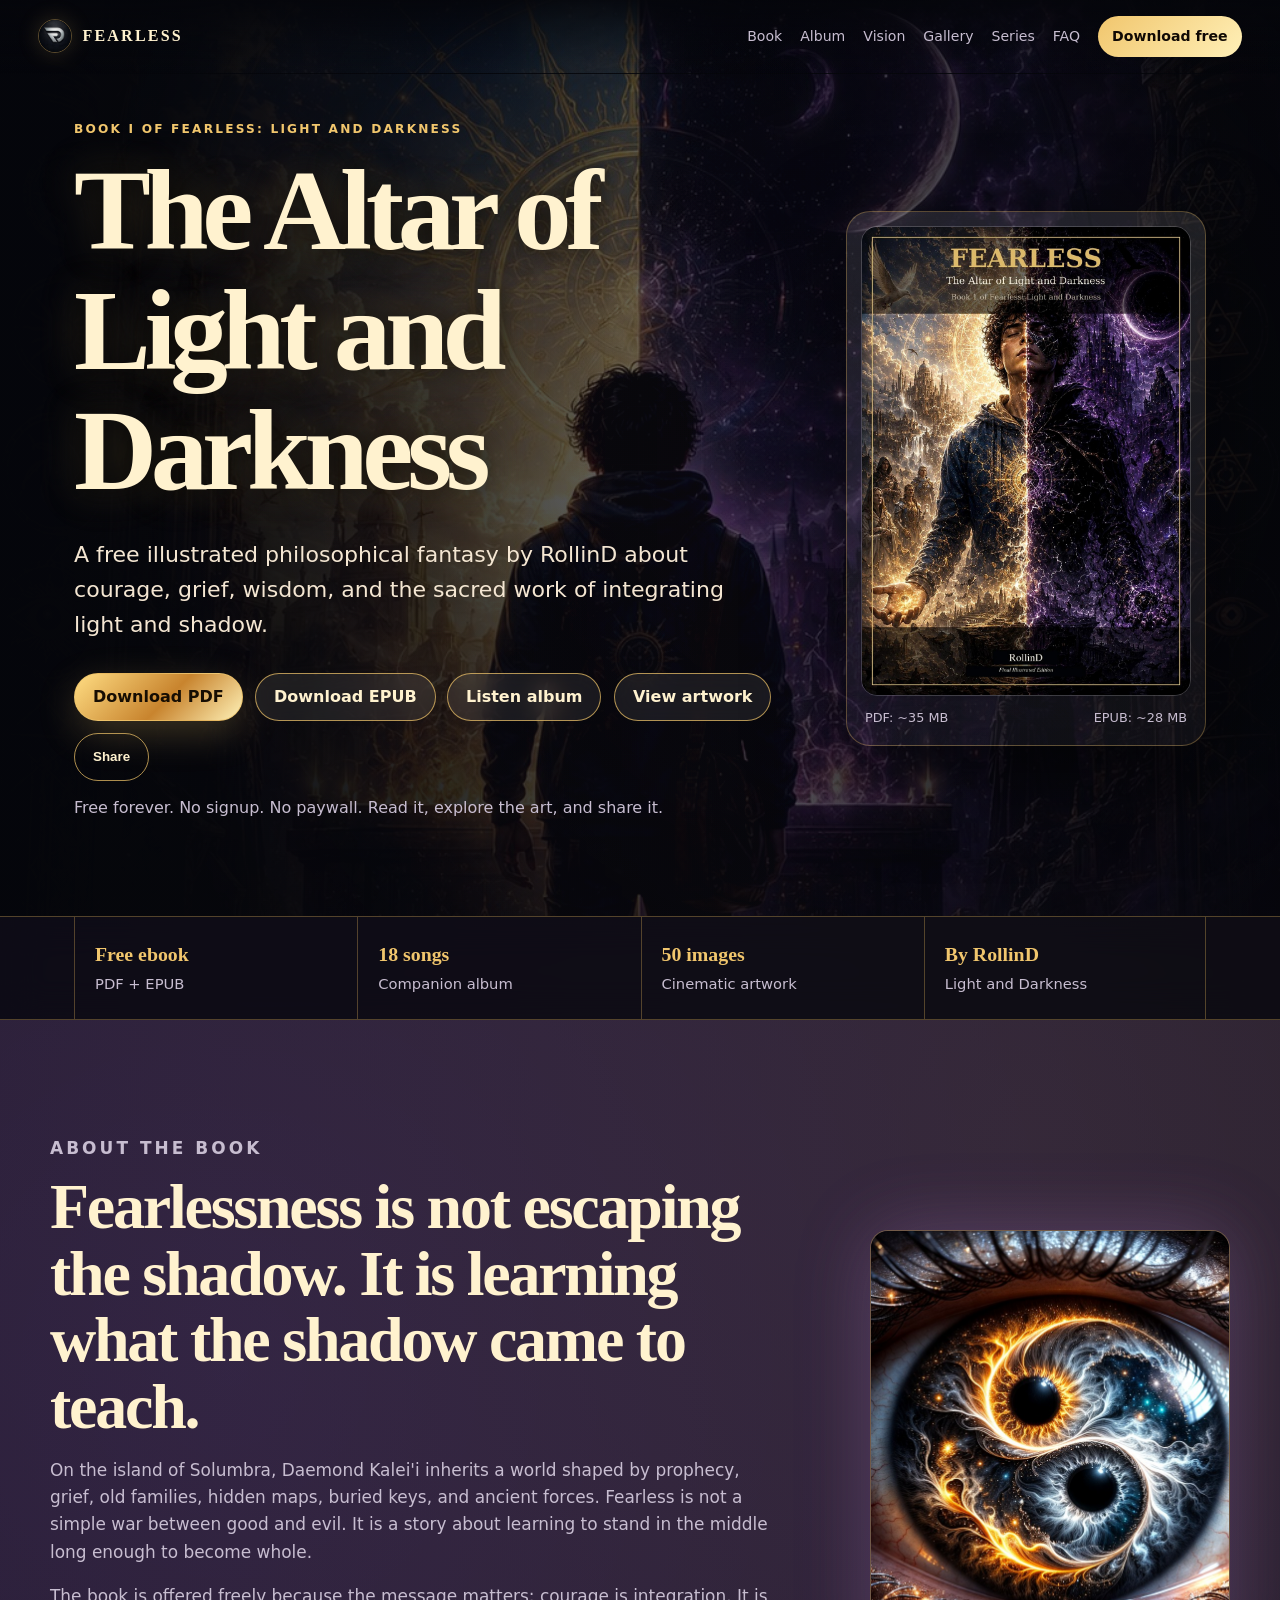
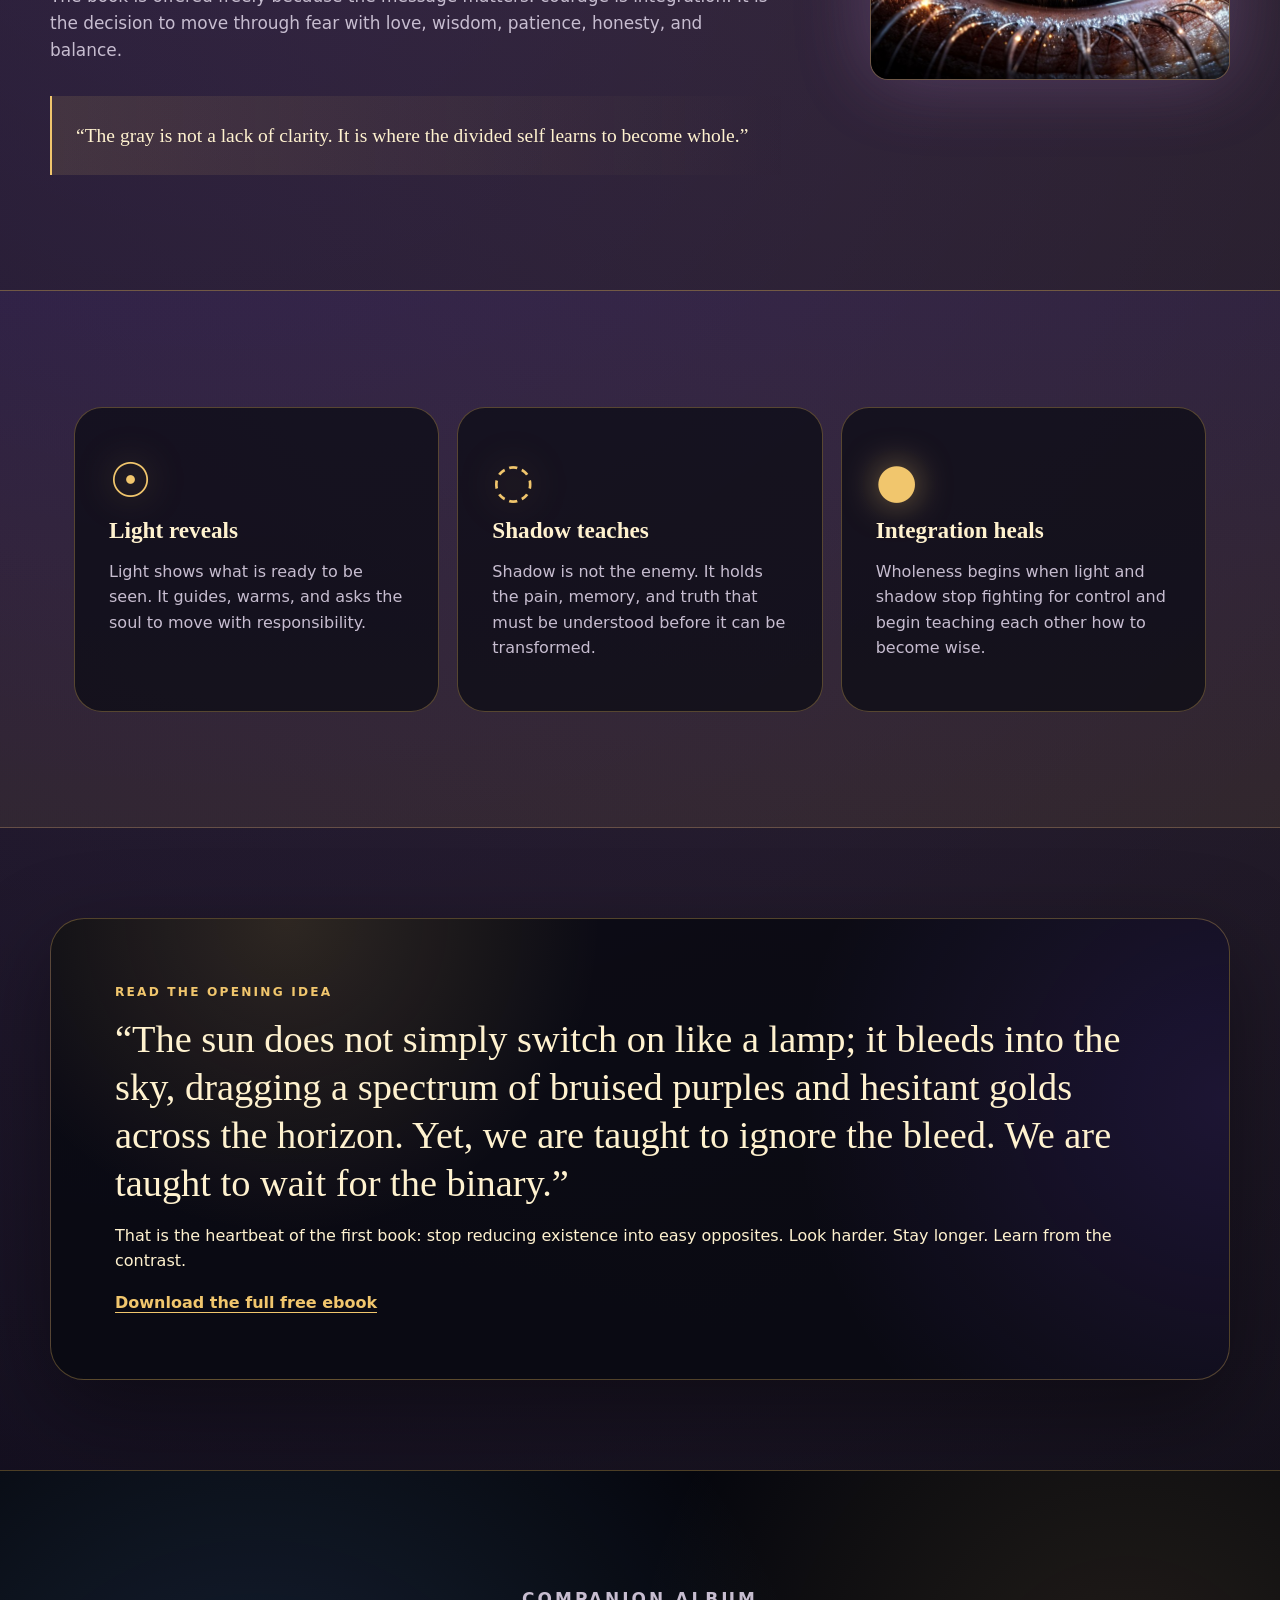
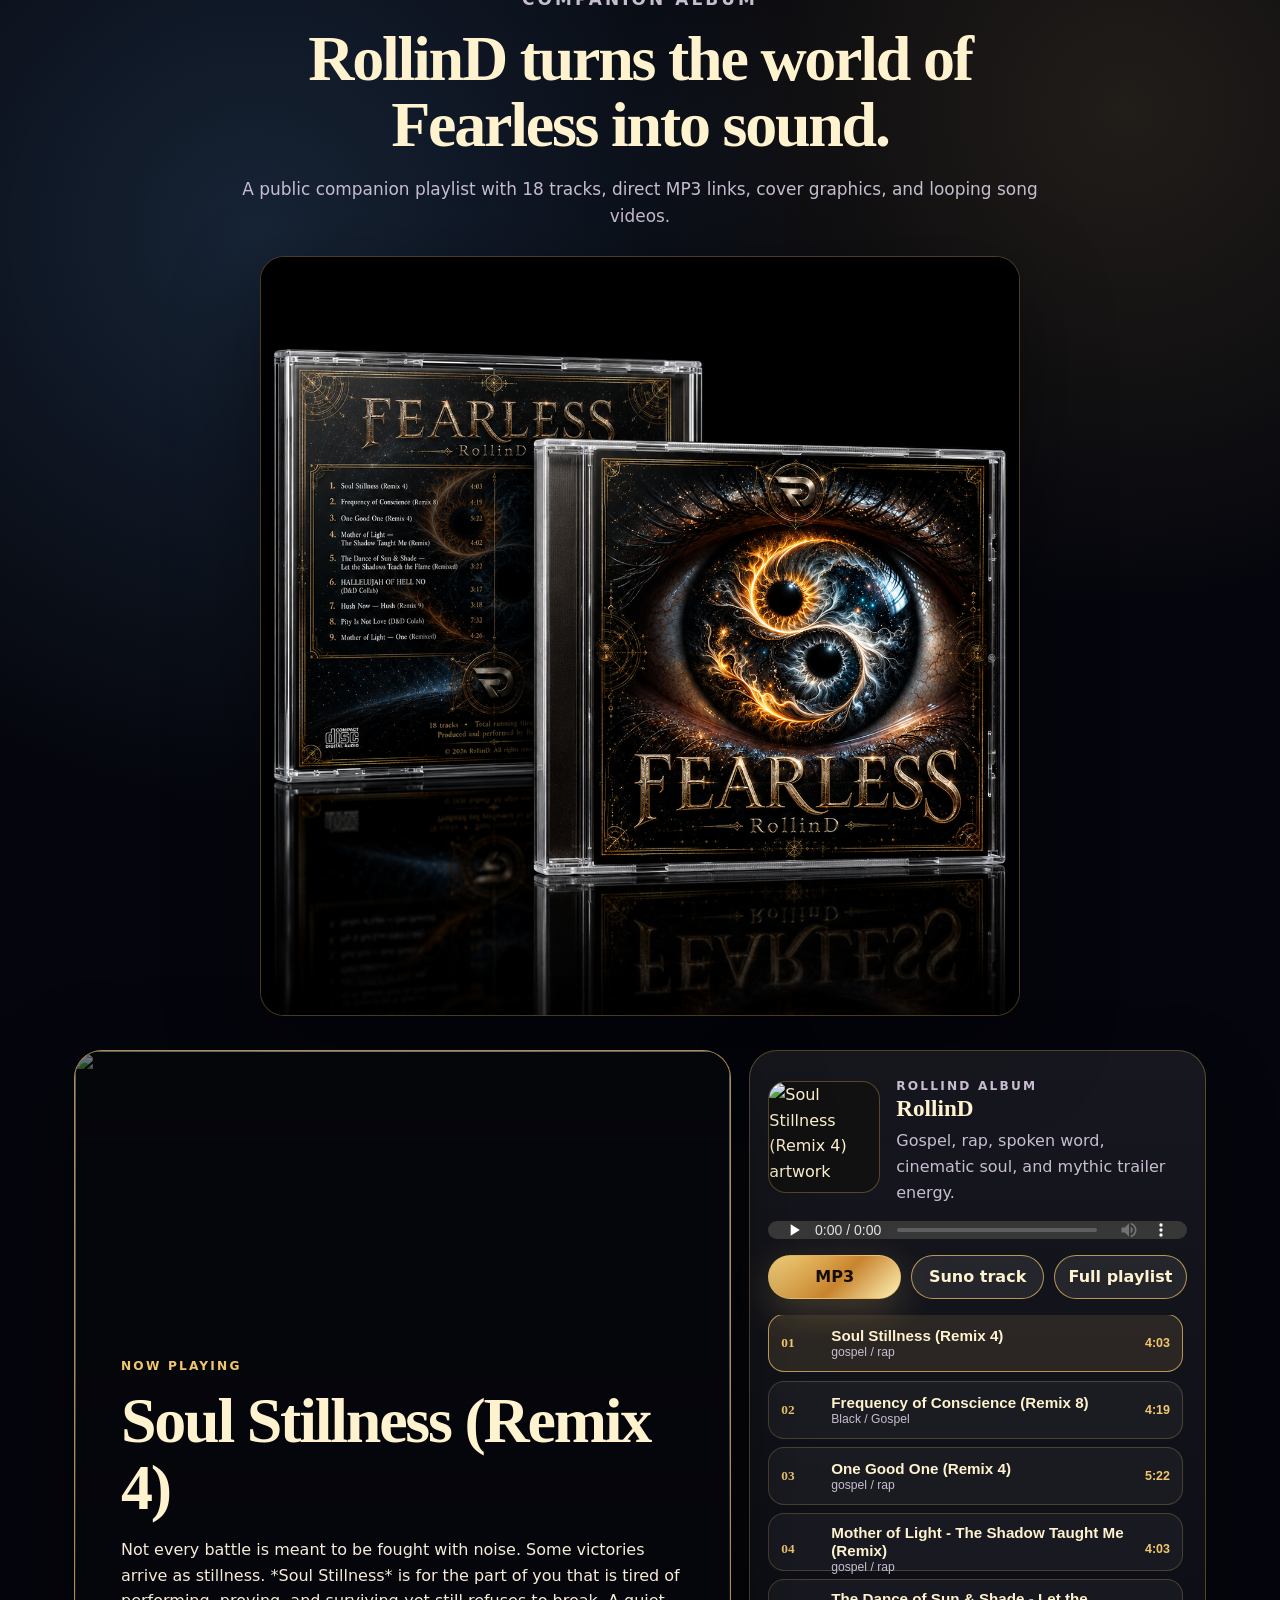
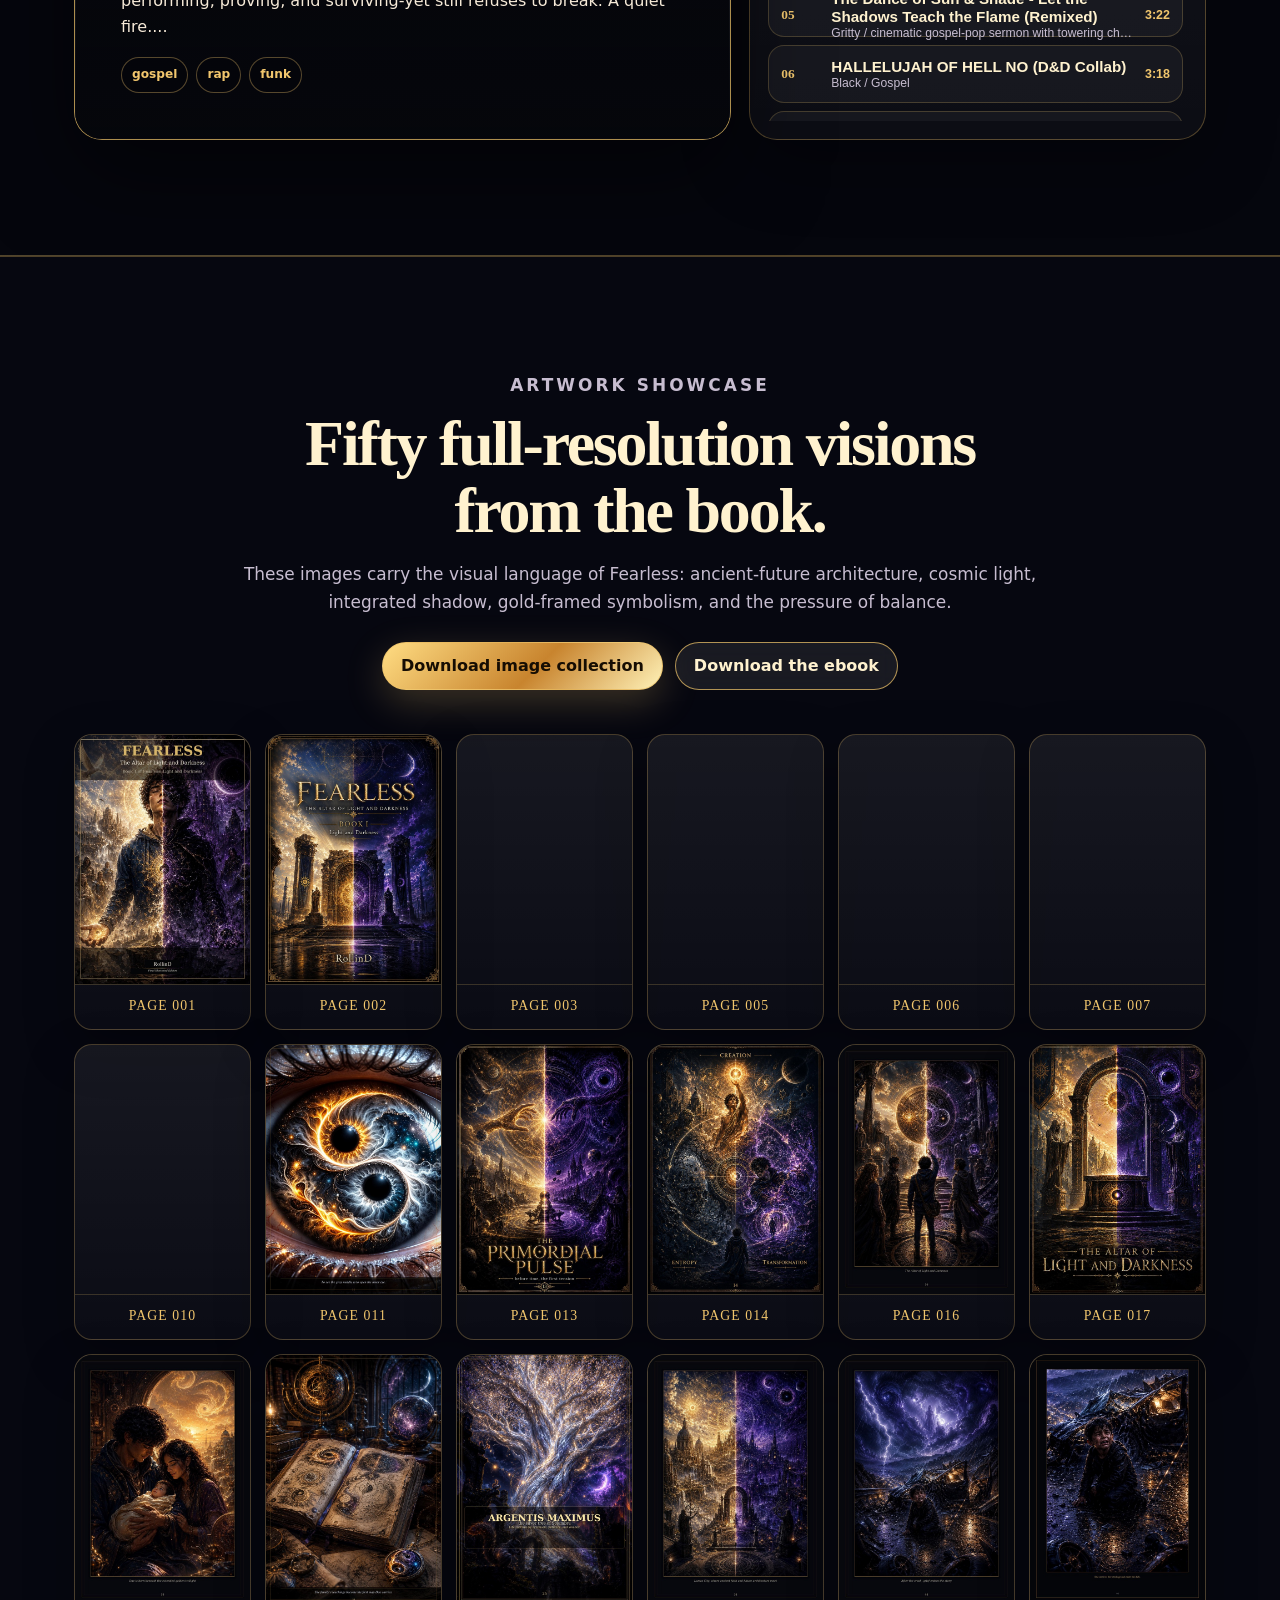
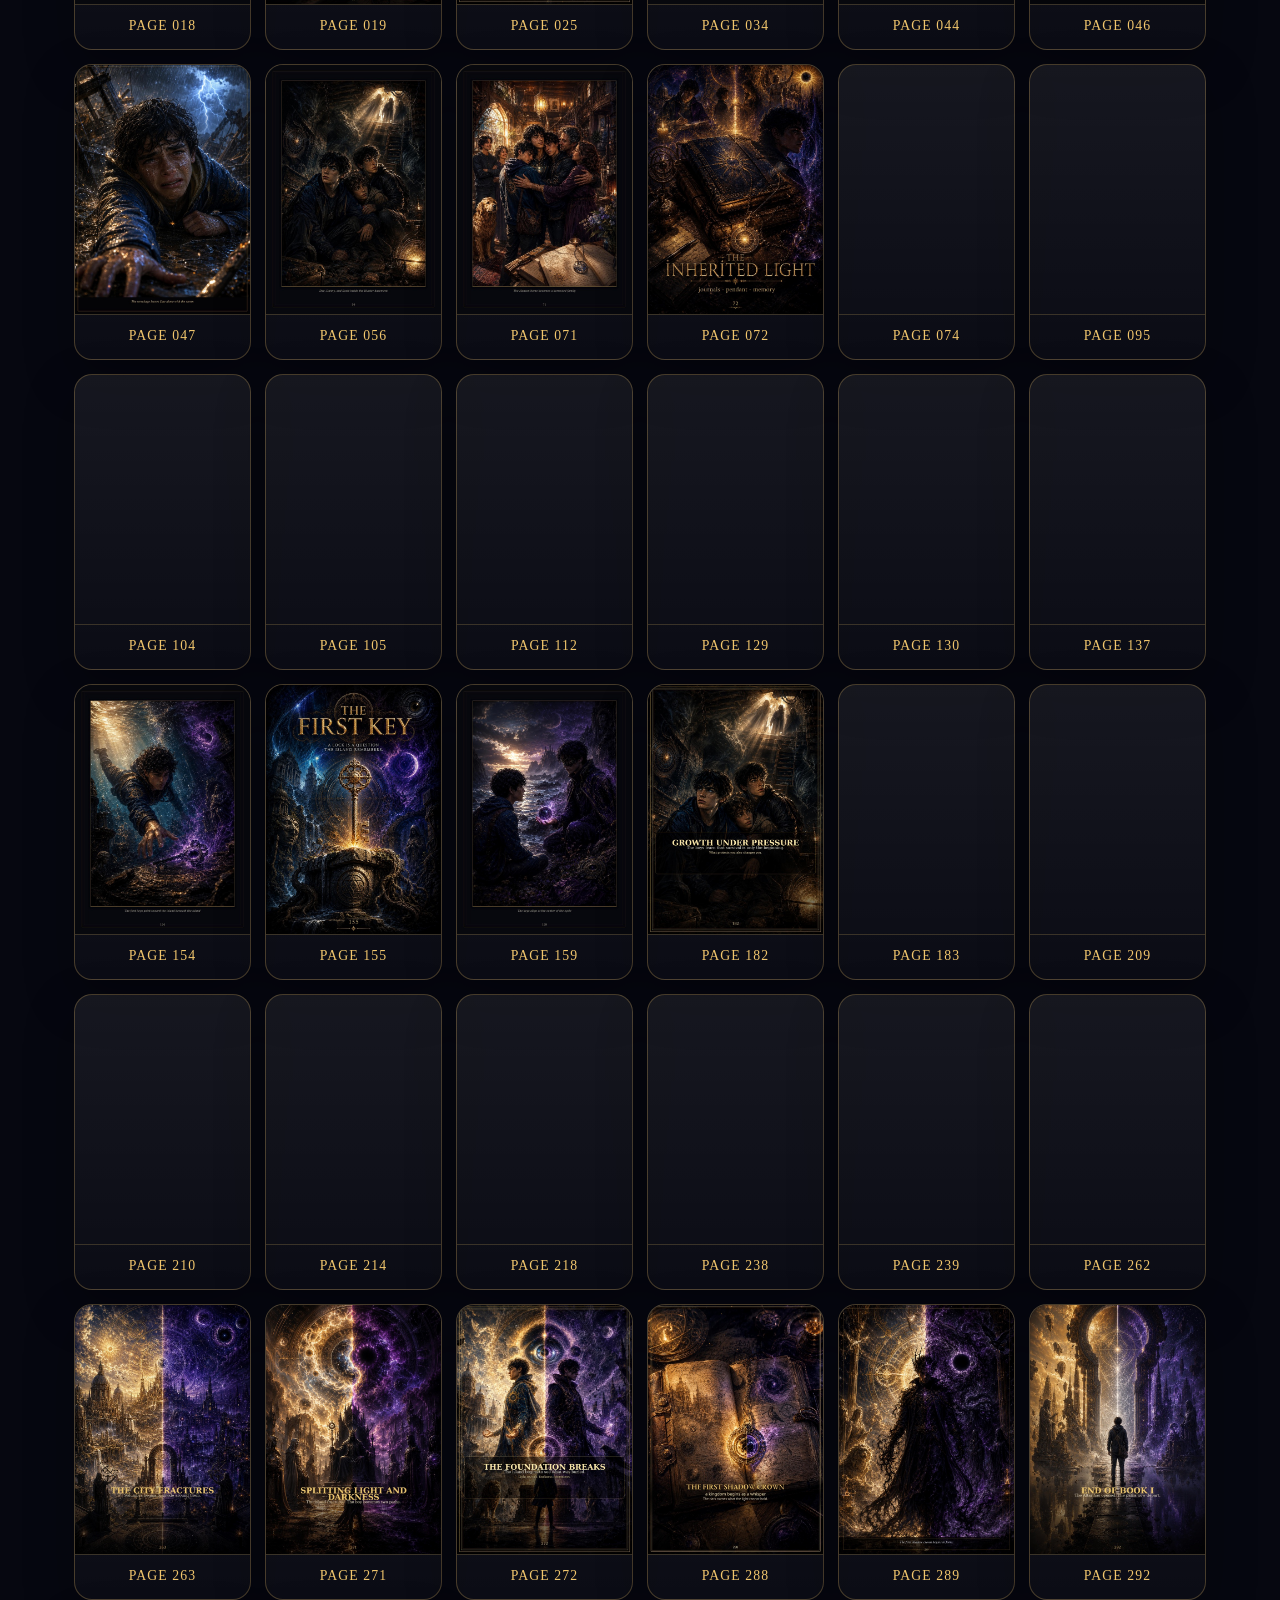
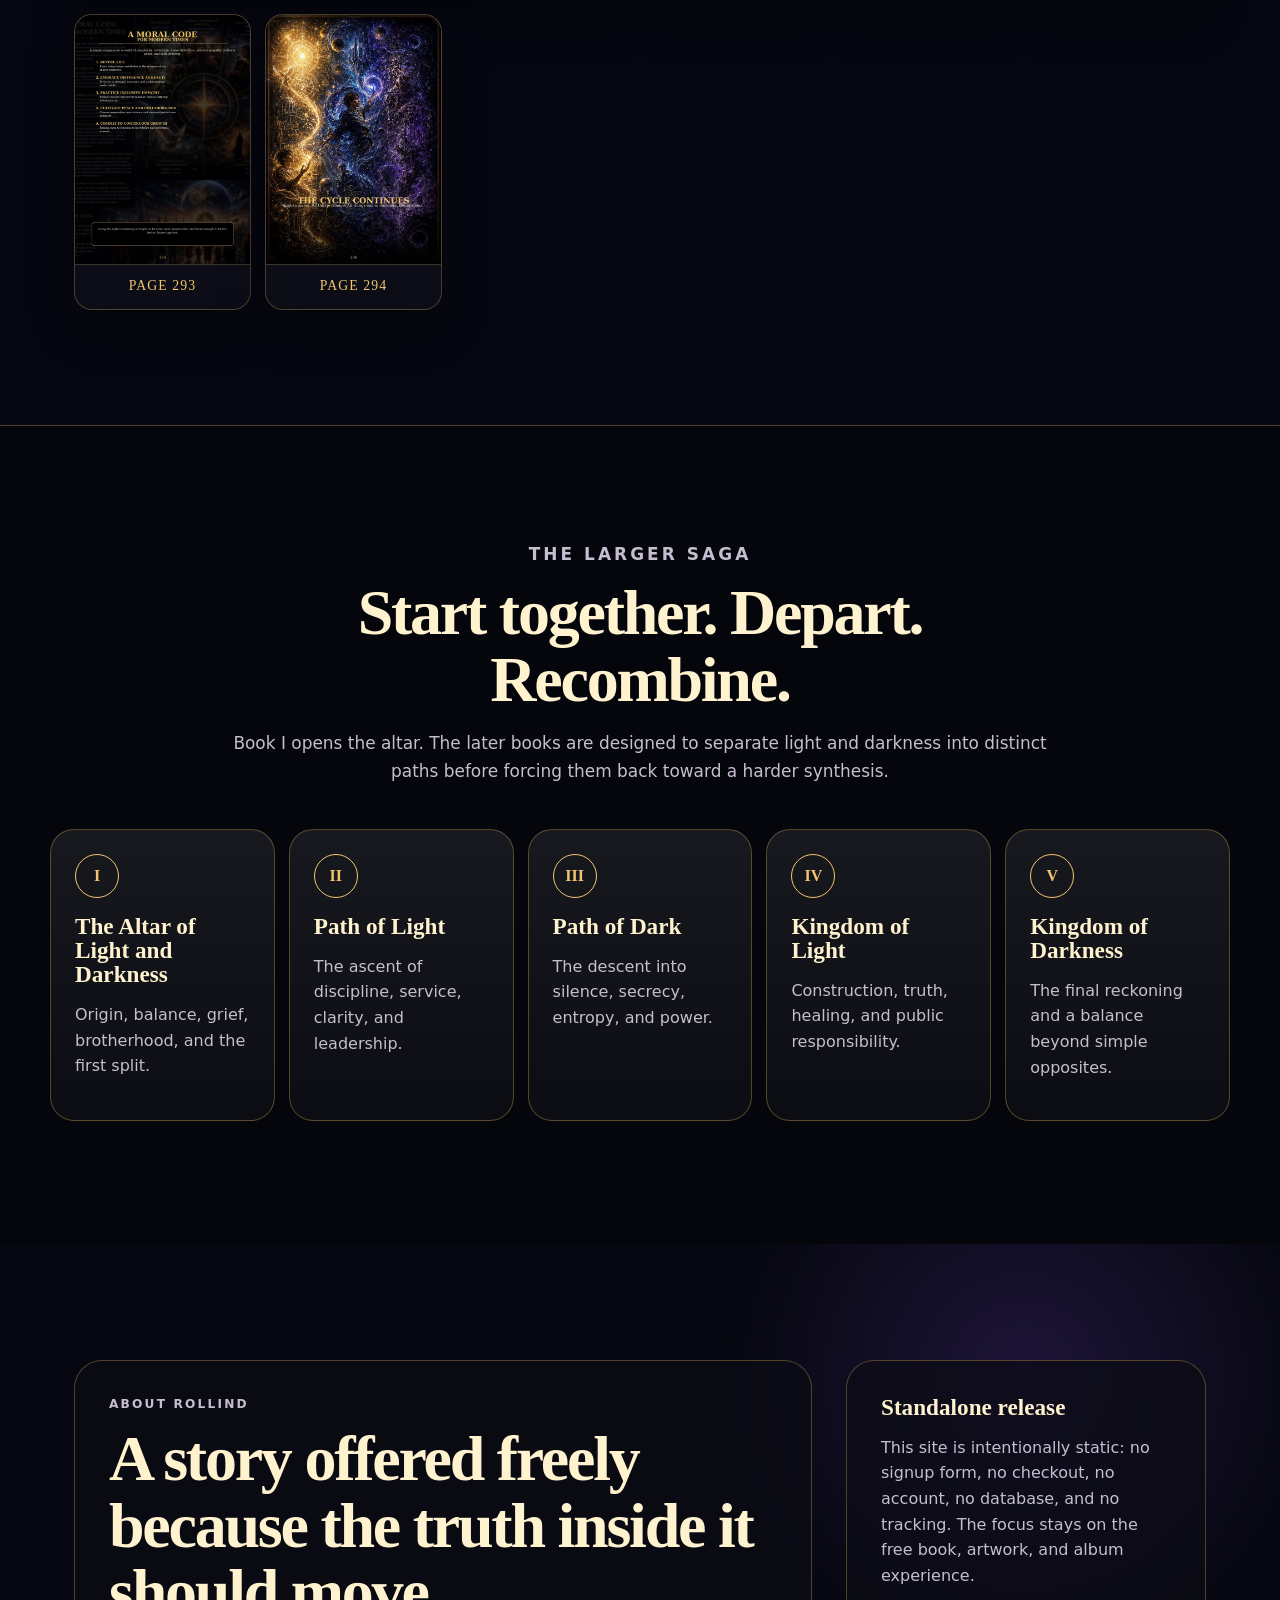
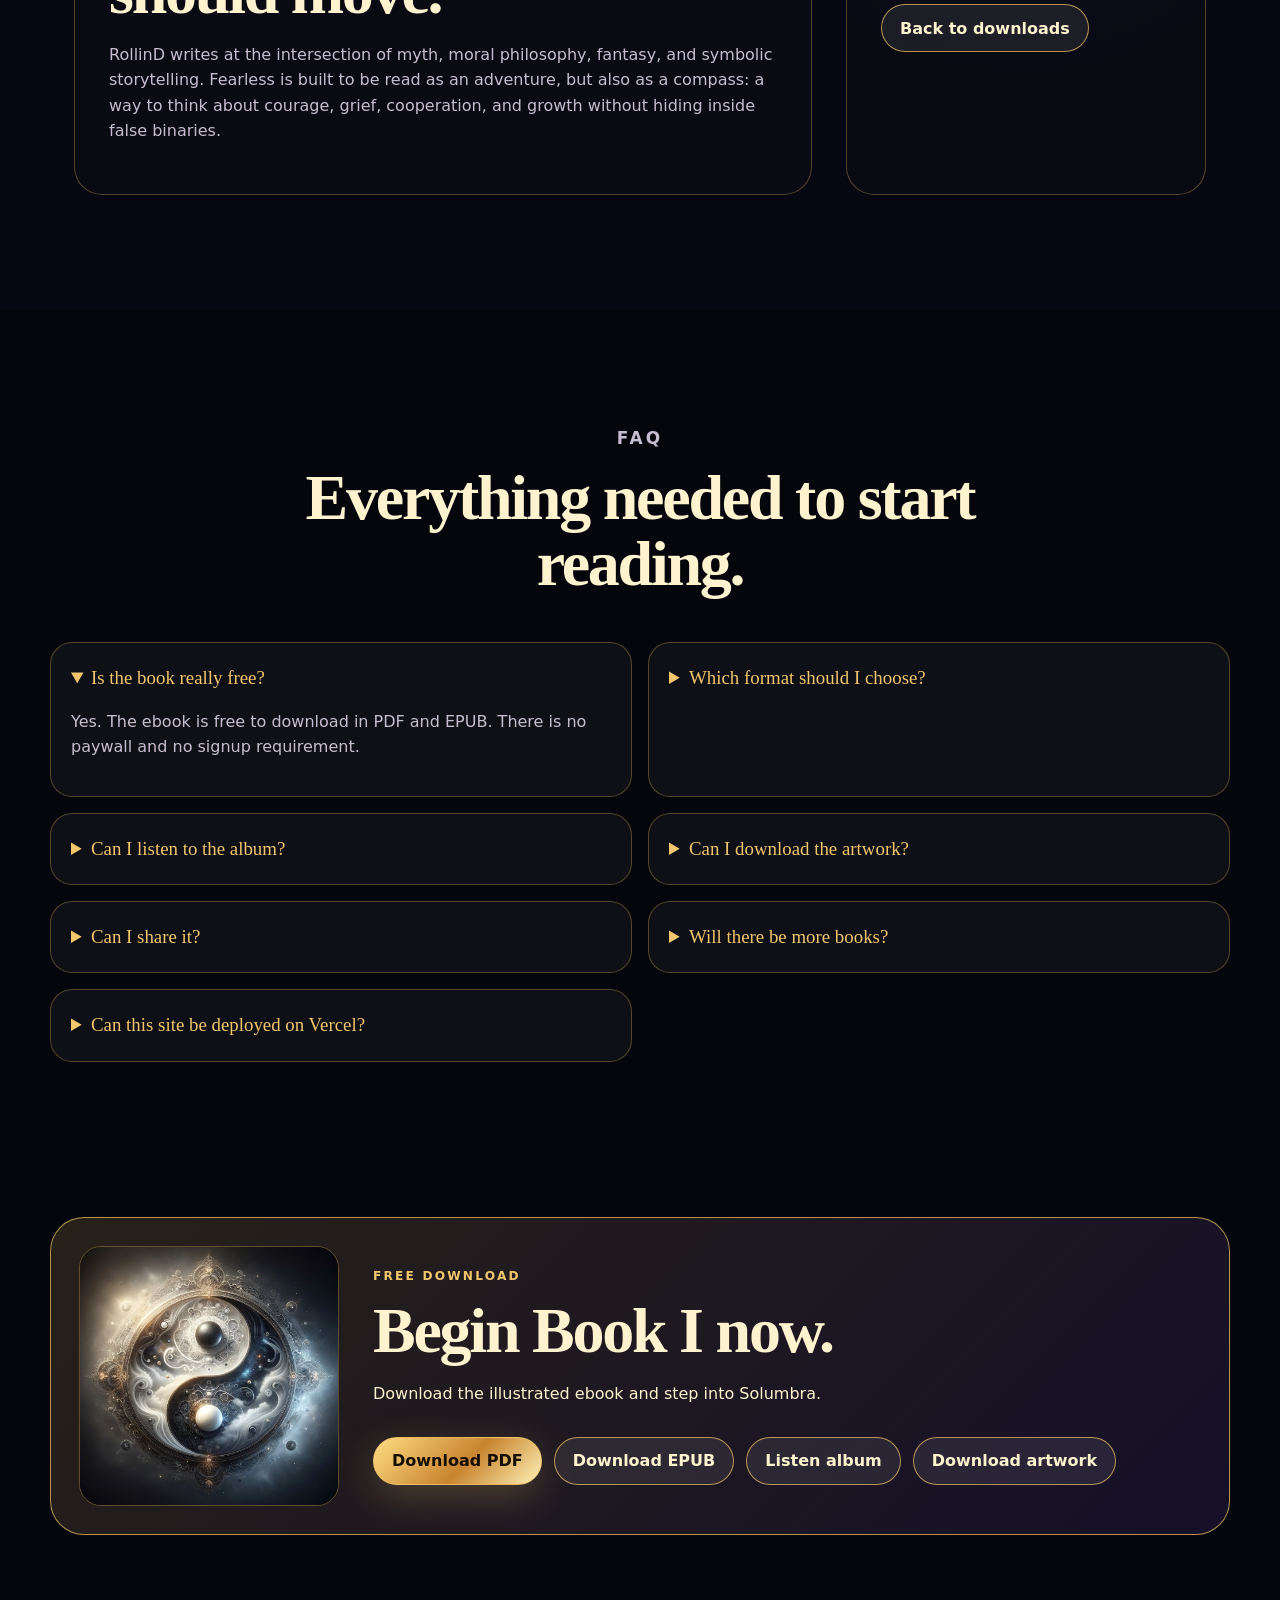
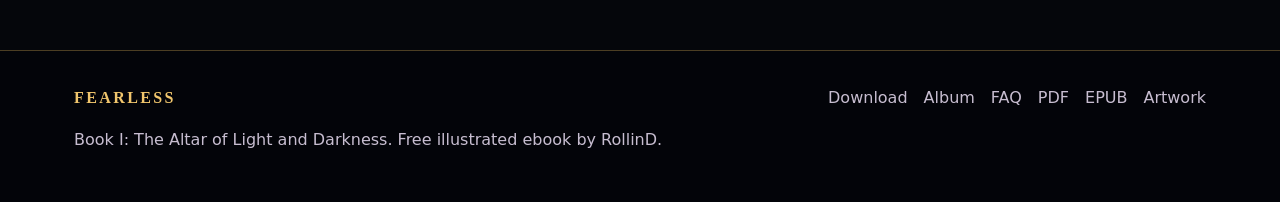
==== commit c6f30a69: "Refine RollinD album and artwork experience" ====
--- a/index.html
+++ b/index.html
@@ -32,7 +32,7 @@
     <a class="skip-link" href="#download">Skip to downloads</a>
     <header class="site-header" data-scroll-header>
       <a class="brand" href="#top" aria-label="Fearless home">
-        <span class="brand-mark">◆</span>
+        <img class="brand-logo" src="/assets/images/rollind-logo.jpg" alt="" width="36" height="36" />
         <span>Fearless</span>
       </a>
       <nav class="nav" aria-label="Main navigation">
@@ -54,7 +54,7 @@
           <div class="hero-copy reveal">
             <p class="eyebrow">Book I of Fearless: Light and Darkness</p>
             <h1 id="hero-title">The Altar of Light and Darkness</h1>
-            <p class="hero-deck">A free illustrated philosophical fantasy by RollinD about courage, grief, wisdom, and the gray place where light and darkness stop being enemies.</p>
+            <p class="hero-deck">A free illustrated philosophical fantasy by RollinD about courage, grief, wisdom, and the sacred work of integrating light and shadow.</p>
             <div class="hero-actions" id="download">
               <a class="button button-primary" href="/downloads/Fearless_Book1_RollinD_Free_Ebook.pdf" download>Download PDF</a>
               <a class="button button-secondary" href="/downloads/Fearless_Book1_RollinD_Free_Ebook.epub" download>Download EPUB</a>
@@ -86,13 +86,13 @@
       <section id="book" class="section shell split-section">
         <div class="section-copy reveal">
           <p class="eyebrow">About the book</p>
-          <h2>A boy divided by light and darkness must learn what balance really costs.</h2>
-          <p>On the island of Solumbra, Daemond Kalei'i inherits a world divided by prophecy, grief, old families, hidden maps, buried keys, and ancient forces. Fearless is not a simple war between good and evil. It is a story about the courage to stand in the middle long enough to see clearly.</p>
-          <p>The book is offered freely because the message matters: fearlessness is not the absence of fear. It is the decision to move through it with love, wisdom, patience, courage, and balance.</p>
-          <div class="mini-quote">“The gray is not a lack of clarity. It is the only place where reality truly lives.”</div>
-        </div>
-        <div class="image-orb reveal delay-1">
-          <img src="/assets/images/sigil-eye.jpg" alt="A cosmic eye containing a light and dark yin-yang symbol" />
+          <h2>Fearlessness is not escaping the shadow. It is learning what the shadow came to teach.</h2>
+          <p>On the island of Solumbra, Daemond Kalei'i inherits a world shaped by prophecy, grief, old families, hidden maps, buried keys, and ancient forces. Fearless is not a simple war between good and evil. It is a story about learning to stand in the middle long enough to become whole.</p>
+          <p>The book is offered freely because the message matters: courage is integration. It is the decision to move through fear with love, wisdom, patience, honesty, and balance.</p>
+          <div class="mini-quote">“The gray is not a lack of clarity. It is where the divided self learns to become whole.”</div>
+        </div>
+        <div class="integration-image reveal delay-1">
+          <img src="/assets/images/sigil-eye.jpg" alt="A cosmic eye containing integrated light and shadow" />
         </div>
       </section>
 
@@ -100,18 +100,18 @@
         <div class="shell vision-grid">
           <div class="vision-card reveal">
             <span class="symbol">☉</span>
-            <h3>Light creates</h3>
-            <p>Light reveals, warms, and gives motion. It is not always gentle; it can blind as easily as it guides.</p>
+            <h3>Light reveals</h3>
+            <p>Light shows what is ready to be seen. It guides, warms, and asks the soul to move with responsibility.</p>
           </div>
           <div class="vision-card reveal delay-1">
             <span class="symbol">◌</span>
-            <h3>All things change</h3>
-            <p>Transformation is the dance between form and ending. Nothing living remains fixed.</p>
+            <h3>Shadow teaches</h3>
+            <p>Shadow is not the enemy. It holds the pain, memory, and truth that must be understood before it can be transformed.</p>
           </div>
           <div class="vision-card reveal delay-2">
             <span class="symbol">●</span>
-            <h3>Darkness returns</h3>
-            <p>Darkness protects, hides, cools, and completes. It is not evil; it is the space where truth waits.</p>
+            <h3>Integration heals</h3>
+            <p>Wholeness begins when light and shadow stop fighting for control and begin teaching each other how to become wise.</p>
           </div>
         </div>
       </section>
@@ -122,7 +122,7 @@
           <blockquote>
             “The sun does not simply switch on like a lamp; it bleeds into the sky, dragging a spectrum of bruised purples and hesitant golds across the horizon. Yet, we are taught to ignore the bleed. We are taught to wait for the binary.”
           </blockquote>
-          <p>That is the heartbeat of the first book: stop reducing existence into easy opposites. Look harder. Stay longer. See the gray.</p>
+          <p>That is the heartbeat of the first book: stop reducing existence into easy opposites. Look harder. Stay longer. Learn from the contrast.</p>
           <a class="inline-link" href="/downloads/Fearless_Book1_RollinD_Free_Ebook.pdf" download>Download the full free ebook</a>
         </div>
       </section>
@@ -131,9 +131,12 @@
         <div class="shell album-shell">
           <div class="section-heading reveal">
             <p class="eyebrow">Companion album</p>
-            <h2 id="album-title">Cary's Songs turns the world of Fearless into sound.</h2>
-            <p>Public Suno playlist by RollinD with 18 tracks, direct MP3 links, cover graphics, and looping song videos.</p>
-          </div>
+            <h2 id="album-title">RollinD turns the world of Fearless into sound.</h2>
+            <p>A public companion playlist with 18 tracks, direct MP3 links, cover graphics, and looping song videos.</p>
+          </div>
+          <figure class="album-product reveal delay-1">
+            <img src="/assets/images/album-case.png" alt="Fearless companion album art with jewel case packaging by RollinD" width="1254" height="1254" />
+          </figure>
           <div class="album-player reveal delay-1" data-album-player>
             <div class="album-stage">
               <video class="album-video" data-album-video autoplay muted loop playsinline></video>
@@ -148,9 +151,9 @@
             </div>
             <div class="album-panel">
               <div class="album-cover-line">
-                <img data-album-cover src="/assets/images/cover-book.jpg" alt="Current album artwork" width="260" height="260" />
+                <img data-album-cover src="/assets/images/album-case.png" alt="Current album artwork" width="260" height="260" />
                 <div>
-                  <p class="eyebrow">Cary's Songs</p>
+                  <p class="eyebrow">RollinD album</p>
                   <h3>RollinD</h3>
                   <p>Gospel, rap, spoken word, cinematic soul, and mythic trailer energy.</p>
                 </div>
@@ -161,7 +164,7 @@
                 <a class="button button-secondary" data-album-suno href="https://suno.com/playlist/88bd44ac-eb0c-4751-a865-f2a4597dc5bb" target="_blank" rel="noopener">Suno track</a>
                 <a class="button button-secondary" href="https://suno.com/playlist/88bd44ac-eb0c-4751-a865-f2a4597dc5bb" target="_blank" rel="noopener">Full playlist</a>
               </div>
-              <div class="album-list" data-album-list aria-label="Cary's Songs track list">
+              <div class="album-list" data-album-list aria-label="RollinD album track list">
                 <p>Loading tracks...</p>
               </div>
             </div>
@@ -173,7 +176,7 @@
         <div class="shell section-heading reveal">
           <p class="eyebrow">Artwork showcase</p>
           <h2>Fifty full-resolution visions from the book.</h2>
-          <p>These images carry the visual language of Fearless: ancient-future architecture, cosmic light, royal shadow, gold-framed symbolism, and the pressure of balance.</p>
+          <p>These images carry the visual language of Fearless: ancient-future architecture, cosmic light, integrated shadow, gold-framed symbolism, and the pressure of balance.</p>
           <div class="gallery-actions">
             <a class="button button-primary" href="/downloads/Fearless_Book1_RollinD_FullRes_Images.zip" download>Download image collection</a>
             <a class="button button-secondary" href="#download">Download the ebook</a>
@@ -276,7 +279,6 @@
           <details><summary>Can I share it?</summary><p>Yes. Share the website or the free ebook download links. Please keep the author credit intact.</p></details>
           <details><summary>Will there be more books?</summary><p>The intended series is five books. Book I is the beginning: the altar opens, and the paths of light and darkness begin to depart.</p></details>
           <details><summary>Can this site be deployed on Vercel?</summary><p>Yes. This is a standalone static site. Upload it to a new GitHub repository and import that new repository into Vercel as a new project.</p></details>
-          <details><summary>Does this affect any existing project?</summary><p>No. The package is self-contained and does not reference or modify any existing Vercel or GitHub project.</p></details>
         </div>
       </section>
 
@@ -315,6 +317,18 @@
       </div>
     </footer>
     <div class="toast" role="status" aria-live="polite" data-toast>Link copied.</div>
+    <div class="art-lightbox" data-art-lightbox hidden>
+      <button class="lightbox-close" type="button" data-lightbox-close aria-label="Close artwork viewer">×</button>
+      <button class="lightbox-nav lightbox-prev" type="button" data-lightbox-prev aria-label="Previous artwork">‹</button>
+      <figure class="lightbox-frame">
+        <img data-lightbox-image alt="" />
+        <figcaption>
+          <span data-lightbox-caption>Artwork</span>
+          <span data-lightbox-count>1 / 50</span>
+        </figcaption>
+      </figure>
+      <button class="lightbox-nav lightbox-next" type="button" data-lightbox-next aria-label="Next artwork">›</button>
+    </div>
     <script src="/script.js" defer></script>
   </body>
 </html>
--- a/styles.css
+++ b/styles.css
@@ -34,8 +34,9 @@
   mask-image: radial-gradient(circle at center, black, transparent 78%);
   z-index: -1;
 }
+body.lightbox-open { overflow: hidden; }
 a { color: inherit; text-decoration: none; }
-img { display: block; max-width: 100%; }
+img { display: block; max-width: 100%; height: auto; }
 .shell { max-width: var(--max); margin: 0 auto; padding: 0 24px; }
 .skip-link { position: absolute; left: -999px; top: 8px; background: var(--gold); color: #111; padding: 10px 14px; border-radius: 999px; z-index: 1000; }
 .skip-link:focus { left: 12px; }
@@ -56,7 +57,7 @@
 }
 .site-header.scrolled { background: rgba(5, 6, 11, .82); border-bottom-color: var(--line); backdrop-filter: blur(18px); }
 .brand { display: flex; align-items: center; gap: 10px; font-family: Georgia, serif; letter-spacing: .14em; text-transform: uppercase; font-weight: 700; }
-.brand-mark { color: var(--gold); text-shadow: 0 0 20px rgba(241,198,109,.9); }
+.brand-logo { width: 34px; height: 34px; border: 1px solid rgba(241,198,109,.36); border-radius: 50%; object-fit: cover; object-position: center; box-shadow: 0 0 22px rgba(241,198,109,.18); }
 .nav { display: flex; align-items: center; gap: 18px; font-size: .88rem; color: var(--muted); }
 .nav a { transition: color .2s ease; }
 .nav a:hover { color: var(--gold); }
@@ -64,7 +65,7 @@
 .hero { min-height: 100svh; position: relative; display: grid; place-items: center; padding: 120px 0 80px; overflow: hidden; }
 .hero-bg { position: absolute; inset: 0; background-image: url('/assets/images/hero-duality.jpg'); background-size: cover; background-position: center; transform: scale(1.03); filter: saturate(1.15) contrast(1.06); opacity: .74; }
 .hero-vignette { position: absolute; inset: 0; background: radial-gradient(circle at 70% 45%, transparent 0, rgba(5,6,11,.3) 38%, rgba(5,6,11,.92) 83%), linear-gradient(90deg, rgba(5,6,11,.92), rgba(5,6,11,.35) 52%, rgba(5,6,11,.82)); }
-.hero-grid { position: relative; display: grid; grid-template-columns: minmax(0, 1fr) minmax(280px, 420px); gap: clamp(28px, 5vw, 70px); align-items: center; }
+.hero-grid { position: relative; display: grid; grid-template-columns: minmax(0, 1fr) minmax(240px, 360px); gap: clamp(28px, 5vw, 70px); align-items: center; }
 .eyebrow { color: var(--gold); letter-spacing: .18em; text-transform: uppercase; font-size: .76rem; font-weight: 800; margin: 0 0 12px; }
 h1, h2, h3 { font-family: Georgia, "Times New Roman", serif; line-height: 1.04; margin: 0; font-weight: 700; }
 h1 { font-size: clamp(3.4rem, 9vw, 8.6rem); letter-spacing: -.055em; text-shadow: 0 0 28px rgba(0,0,0,.9), 0 0 44px rgba(241,198,109,.25); max-width: 820px; }
@@ -78,8 +79,8 @@
 .button-secondary { color: var(--cream); background: rgba(255,255,255,.08); backdrop-filter: blur(10px); }
 .button-ghost { color: var(--cream); background: transparent; }
 .free-note { color: var(--muted); margin-top: 14px; }
-.cover-card { background: linear-gradient(180deg, rgba(255,255,255,.1), rgba(255,255,255,.04)); border: 1px solid var(--line); border-radius: 24px; padding: 14px; box-shadow: 0 30px 90px rgba(0,0,0,.55); transform: perspective(1200px) rotateY(-6deg) rotateX(2deg); }
-.cover-card img { border-radius: 16px; border: 1px solid rgba(255,255,255,.18); }
+.cover-card { justify-self: center; width: min(100%, 360px); background: linear-gradient(180deg, rgba(255,255,255,.1), rgba(255,255,255,.04)); border: 1px solid var(--line); border-radius: 24px; padding: 14px; box-shadow: 0 30px 90px rgba(0,0,0,.55); transform: perspective(1200px) rotateY(-6deg) rotateX(2deg); }
+.cover-card img { width: 100%; height: auto; max-height: min(66svh, 560px); object-fit: contain; border-radius: 16px; border: 1px solid rgba(255,255,255,.18); }
 .download-meta { display: flex; justify-content: space-between; gap: 12px; color: var(--muted); font-size: .8rem; padding: 12px 4px 2px; }
 .trust-strip { border-top: 1px solid var(--line); border-bottom: 1px solid var(--line); background: rgba(5,6,11,.76); backdrop-filter: blur(18px); }
 .stats-grid { display: grid; grid-template-columns: repeat(4, 1fr); gap: 1px; }
@@ -92,7 +93,8 @@
 .section-copy p, .section-heading p { color: var(--muted); font-size: 1.06rem; }
 .section-copy > p { max-width: 720px; }
 .mini-quote { margin-top: 32px; padding: 24px; border-left: 2px solid var(--gold); background: linear-gradient(90deg, rgba(241,198,109,.12), transparent); font-family: Georgia, serif; font-size: 1.22rem; color: var(--cream); }
-.image-orb { position: relative; border-radius: 50%; overflow: hidden; border: 1px solid var(--line); box-shadow: 0 0 80px rgba(143,87,255,.2), 0 0 80px rgba(241,198,109,.12); }
+.integration-image { position: relative; overflow: hidden; border: 1px solid var(--line); border-radius: 18px; background: rgba(255,255,255,.035); box-shadow: 0 0 80px rgba(143,87,255,.2), 0 0 80px rgba(241,198,109,.12); }
+.integration-image img { width: 100%; aspect-ratio: 4 / 5; object-fit: cover; object-position: center; }
 .vision-panel { background: linear-gradient(180deg, rgba(143,87,255,.08), rgba(241,198,109,.08)); border-block: 1px solid var(--line); }
 .vision-grid { display: grid; grid-template-columns: repeat(3, 1fr); gap: 18px; }
 .vision-card { padding: 34px; background: var(--card); border: 1px solid var(--line); border-radius: 28px; min-height: 280px; }
@@ -104,6 +106,8 @@
 .inline-link { color: var(--gold); border-bottom: 1px solid var(--gold); font-weight: 800; }
 .album-section { position: relative; overflow: hidden; background: radial-gradient(circle at 20% 18%, rgba(111,184,255,.17), transparent 30%), radial-gradient(circle at 88% 12%, rgba(241,198,109,.12), transparent 24%), #05060d; border-block: 1px solid var(--line); }
 .album-shell { position: relative; }
+.album-product { max-width: 760px; margin: -18px auto 34px; border: 1px solid rgba(241,198,109,.3); border-radius: 24px; overflow: hidden; background: #020204; box-shadow: 0 30px 90px rgba(0,0,0,.42); }
+.album-product img { width: 100%; height: auto; aspect-ratio: 1 / 1; object-fit: cover; }
 .album-player { display: grid; grid-template-columns: minmax(0, 1.18fr) minmax(320px, .82fr); gap: 18px; align-items: stretch; }
 .album-stage { position: relative; min-height: 690px; overflow: hidden; border: 1px solid var(--line-strong); border-radius: 28px; background: #05060b; box-shadow: 0 34px 90px rgba(0,0,0,.5); }
 .album-video, .album-fallback { position: absolute; inset: 0; width: 100%; height: 100%; object-fit: cover; }
@@ -171,6 +175,17 @@
 .footer-grid a:hover { color: var(--gold); }
 .toast { position: fixed; bottom: 18px; right: 18px; padding: 12px 16px; background: rgba(5,6,11,.9); border: 1px solid var(--line); border-radius: 999px; color: var(--gold); opacity: 0; transform: translateY(8px); transition: opacity .2s ease, transform .2s ease; z-index: 80; }
 .toast.show { opacity: 1; transform: translateY(0); }
+.art-lightbox { position: fixed; inset: 0; z-index: 100; display: grid; grid-template-columns: 64px minmax(0, 1fr) 64px; align-items: center; gap: 14px; padding: clamp(16px, 3vw, 34px); background: rgba(3,4,9,.9); backdrop-filter: blur(18px); }
+.art-lightbox[hidden] { display: none; }
+.lightbox-frame { margin: 0 auto; width: min(100%, 1120px); max-height: calc(100svh - 80px); display: grid; grid-template-rows: minmax(0, 1fr) auto; border: 1px solid rgba(241,198,109,.45); border-radius: 18px; overflow: hidden; background: rgba(5,6,11,.88); box-shadow: 0 34px 100px rgba(0,0,0,.7); }
+.lightbox-frame img { width: 100%; max-height: calc(100svh - 146px); object-fit: contain; background: #020204; }
+.lightbox-frame figcaption { display: flex; justify-content: space-between; gap: 18px; padding: 12px 16px; color: var(--gold); font-family: Georgia, serif; letter-spacing: .06em; text-transform: uppercase; }
+.lightbox-close, .lightbox-nav { border: 1px solid rgba(241,198,109,.45); background: rgba(5,6,11,.72); color: var(--cream); cursor: pointer; transition: transform .2s ease, border-color .2s ease, background .2s ease; }
+.lightbox-close:hover, .lightbox-nav:hover { border-color: var(--line-strong); background: rgba(241,198,109,.13); transform: translateY(-1px); }
+.lightbox-close { position: absolute; top: 16px; right: 16px; width: 44px; height: 44px; border-radius: 50%; font-size: 1.8rem; line-height: 1; }
+.lightbox-nav { width: 54px; height: 76px; border-radius: 999px; font-size: 3rem; line-height: 1; }
+.lightbox-prev { justify-self: end; }
+.lightbox-next { justify-self: start; }
 .reveal { opacity: 0; transform: translateY(24px); transition: opacity .7s ease, transform .7s ease; }
 .reveal.visible { opacity: 1; transform: translateY(0); }
 .delay-1 { transition-delay: .12s; }
@@ -178,7 +193,7 @@
 @media (max-width: 920px) {
   .nav a:not(.nav-cta) { display: none; }
   .hero-grid, .split-section, .author-grid, .final-card, .album-player { grid-template-columns: 1fr; }
-  .cover-card { max-width: 420px; transform: none; }
+  .cover-card { max-width: 340px; transform: none; }
   .stats-grid { grid-template-columns: repeat(2, 1fr); }
   .vision-grid, .gallery-grid, .faq-grid { grid-template-columns: 1fr; }
   .album-stage, .album-panel { min-height: auto; }
@@ -192,9 +207,15 @@
   .shell { padding-inline: 18px; }
   .site-header { padding: 12px 14px; }
   .brand { letter-spacing: .08em; }
+  .brand-logo { width: 28px; height: 28px; }
   .nav-cta { padding: 8px 10px; }
   .hero { padding-top: 98px; }
   h1 { font-size: 3.2rem; }
+  .cover-card { width: min(78vw, 320px); padding: 10px; }
+  .cover-card img { max-height: 460px; }
+  .download-meta { flex-direction: column; gap: 2px; }
+  .integration-image img { aspect-ratio: 4 / 5; }
+  .album-product { border-radius: 18px; margin-bottom: 24px; }
   .stats-grid { grid-template-columns: 1fr; }
   .stats-grid div { border-right: 1px solid var(--line); }
   .album-stage { aspect-ratio: 9 / 13; border-radius: 22px; }
@@ -211,6 +232,13 @@
   .book-art-card { border-radius: 14px; }
   .book-art-card figcaption { font-size: .72rem; padding: 8px 8px 9px; }
   .final-card { padding: 18px; }
+  .art-lightbox { grid-template-columns: 1fr; grid-template-rows: 1fr auto; padding: 54px 12px 16px; gap: 12px; }
+  .lightbox-frame { width: 100%; max-height: calc(100svh - 116px); }
+  .lightbox-frame img { max-height: calc(100svh - 178px); }
+  .lightbox-frame figcaption { font-size: .78rem; }
+  .lightbox-nav { width: 48px; height: 48px; font-size: 2.3rem; }
+  .lightbox-prev { grid-row: 2; justify-self: start; margin-left: 8px; }
+  .lightbox-next { grid-row: 2; justify-self: end; margin-right: 8px; margin-top: -60px; }
 }
 @media (prefers-reduced-motion: reduce) {
   * { scroll-behavior: auto !important; transition: none !important; animation: none !important; }
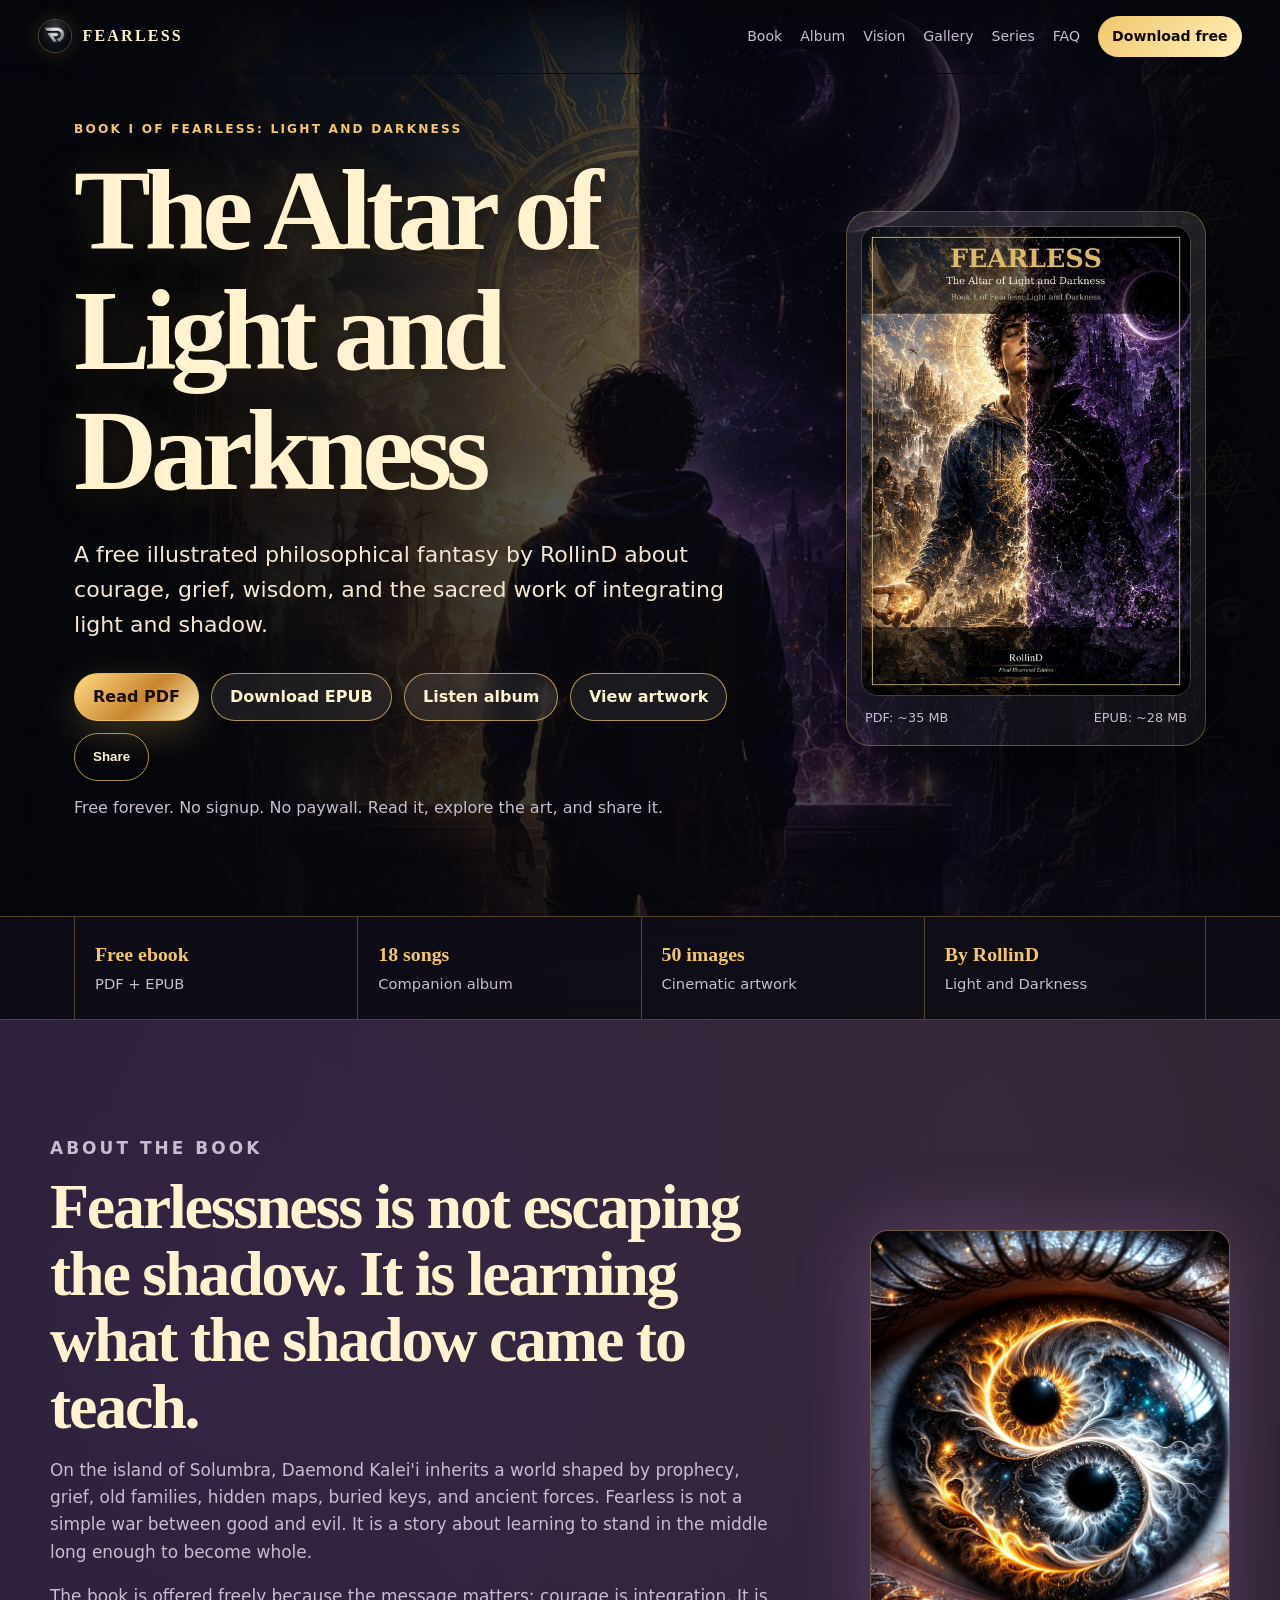
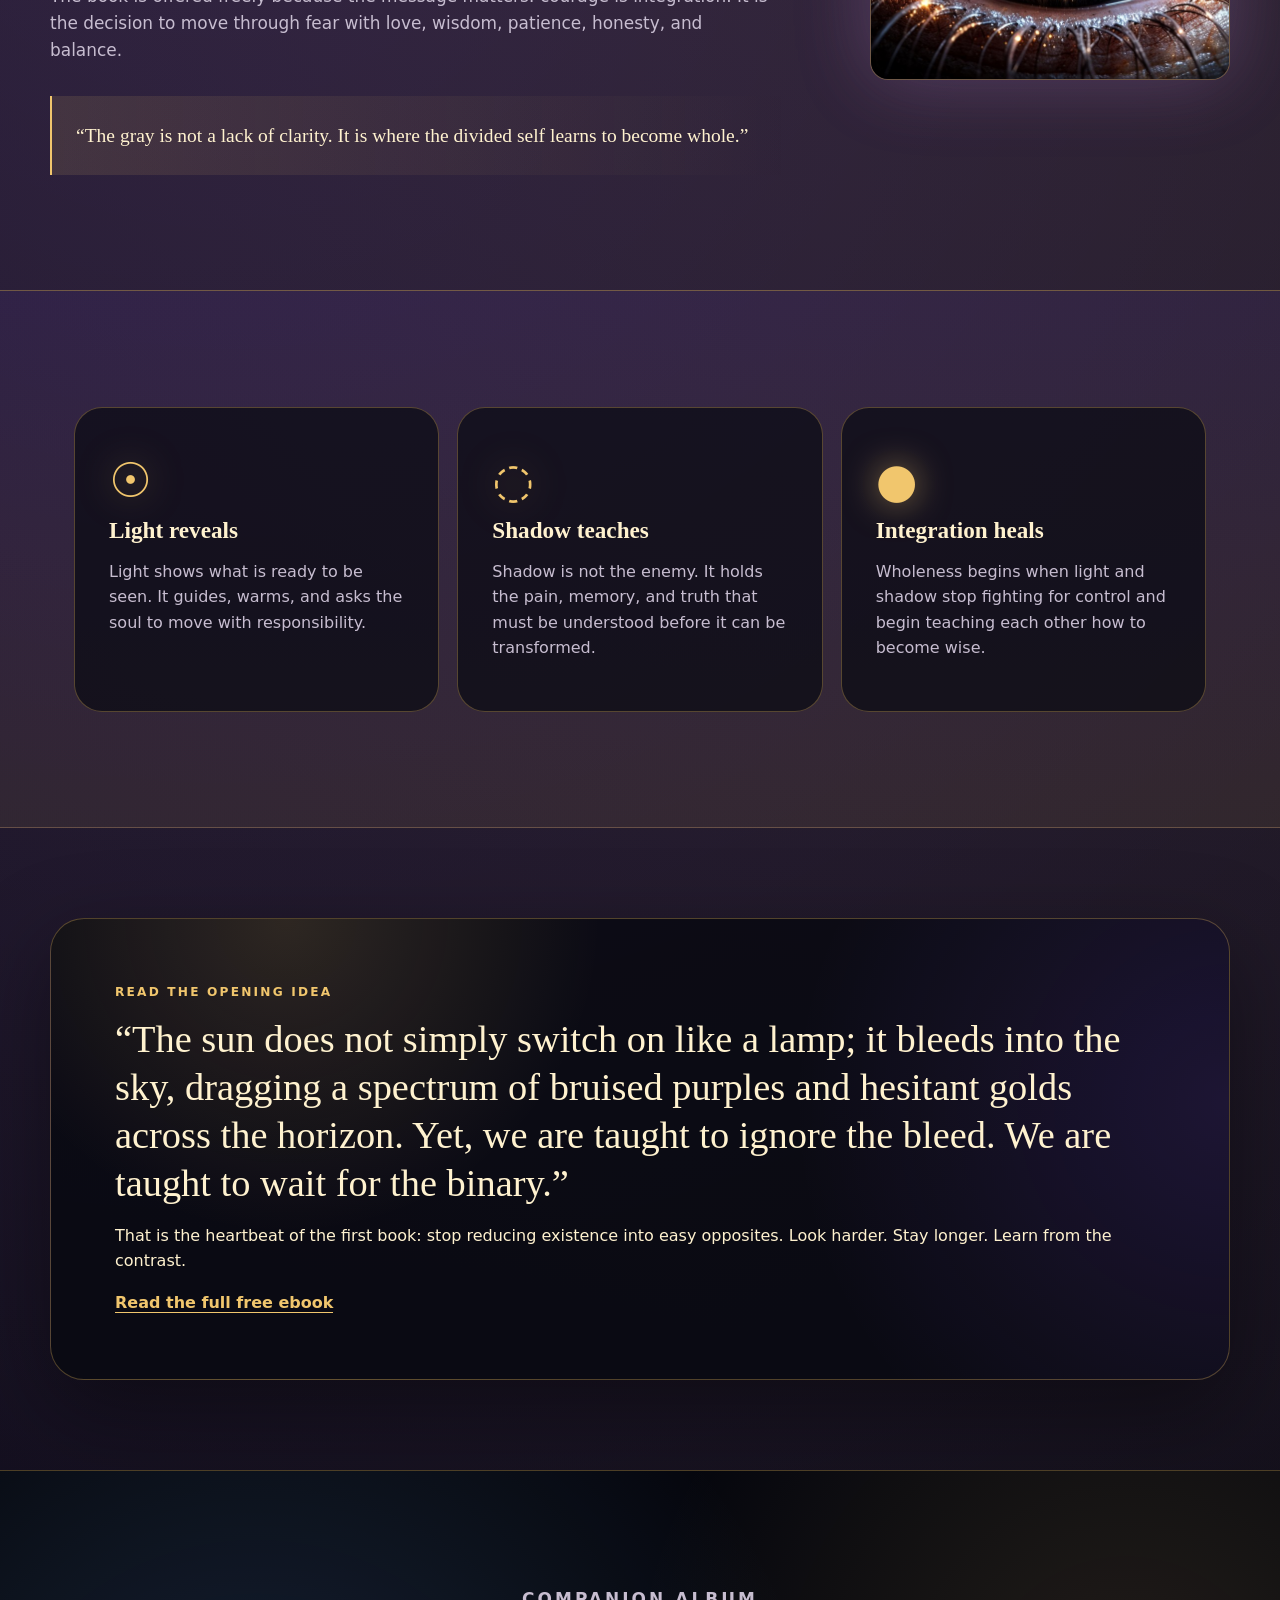
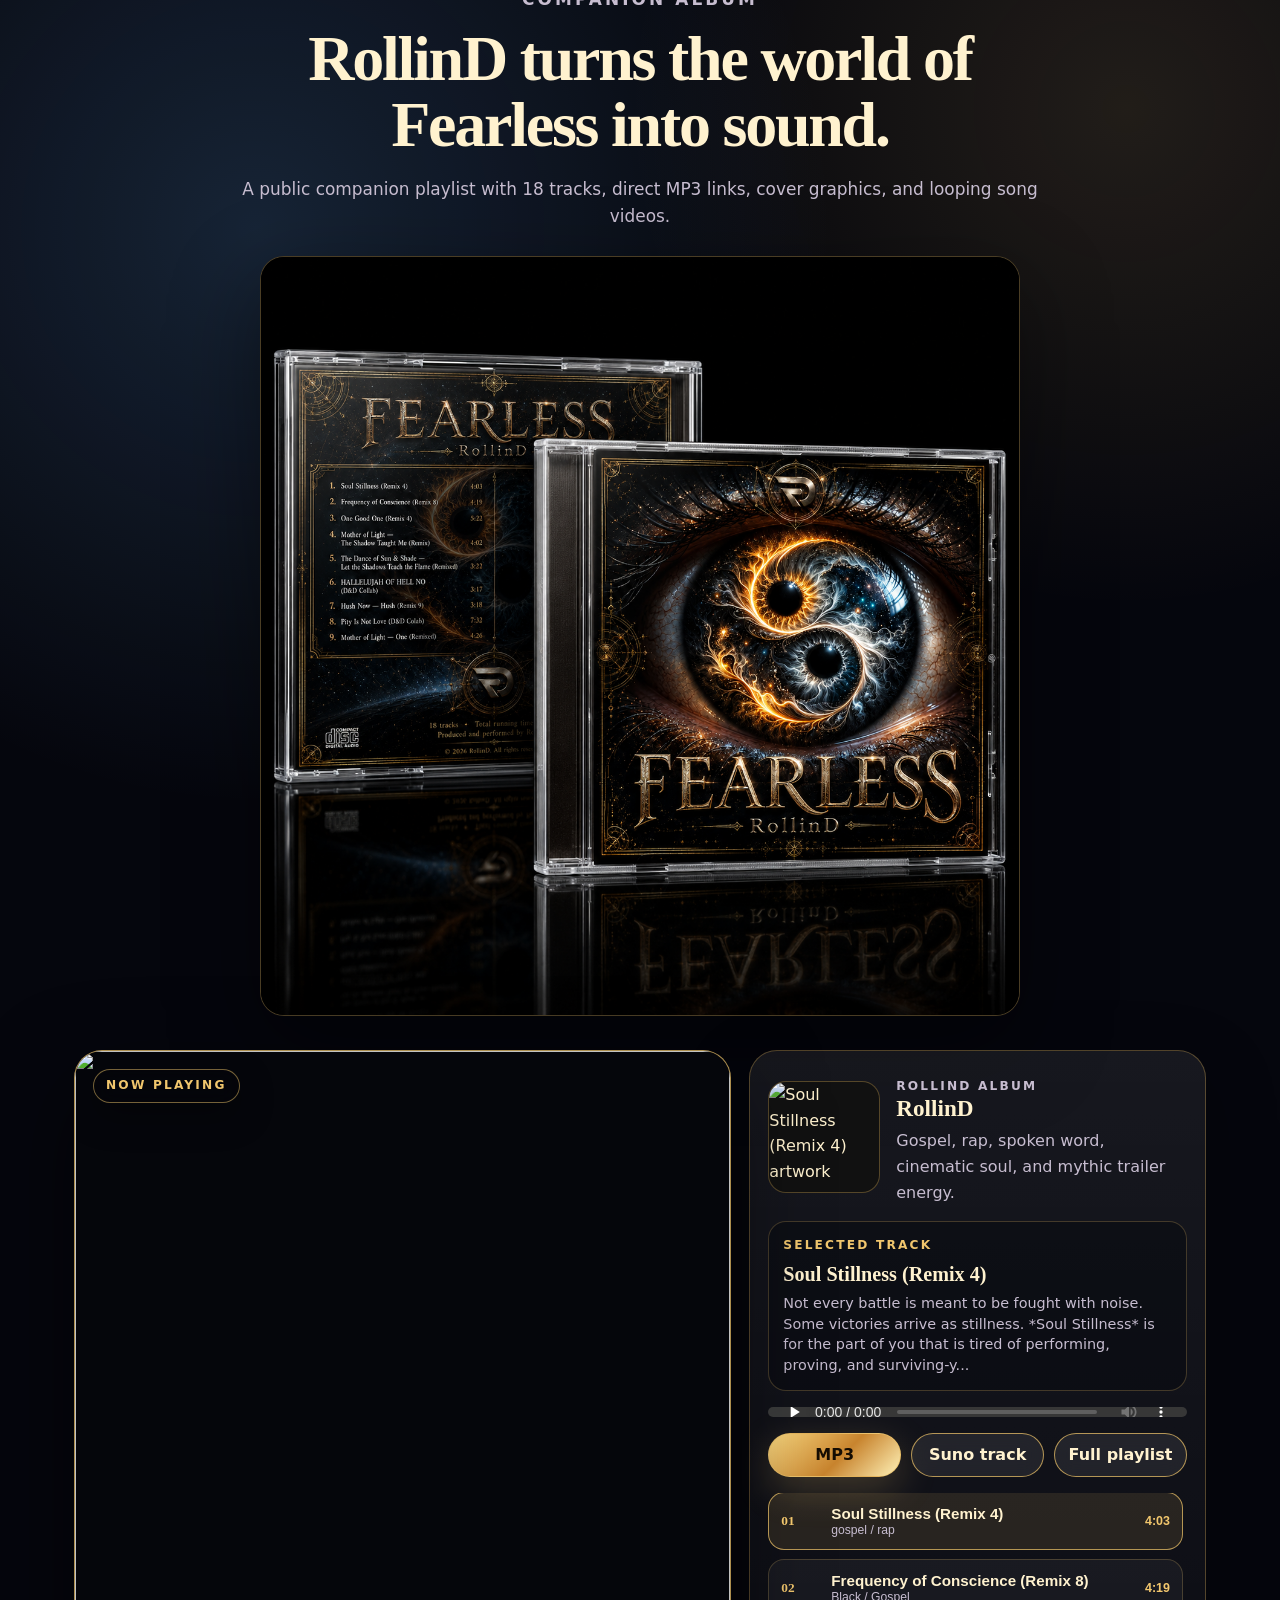
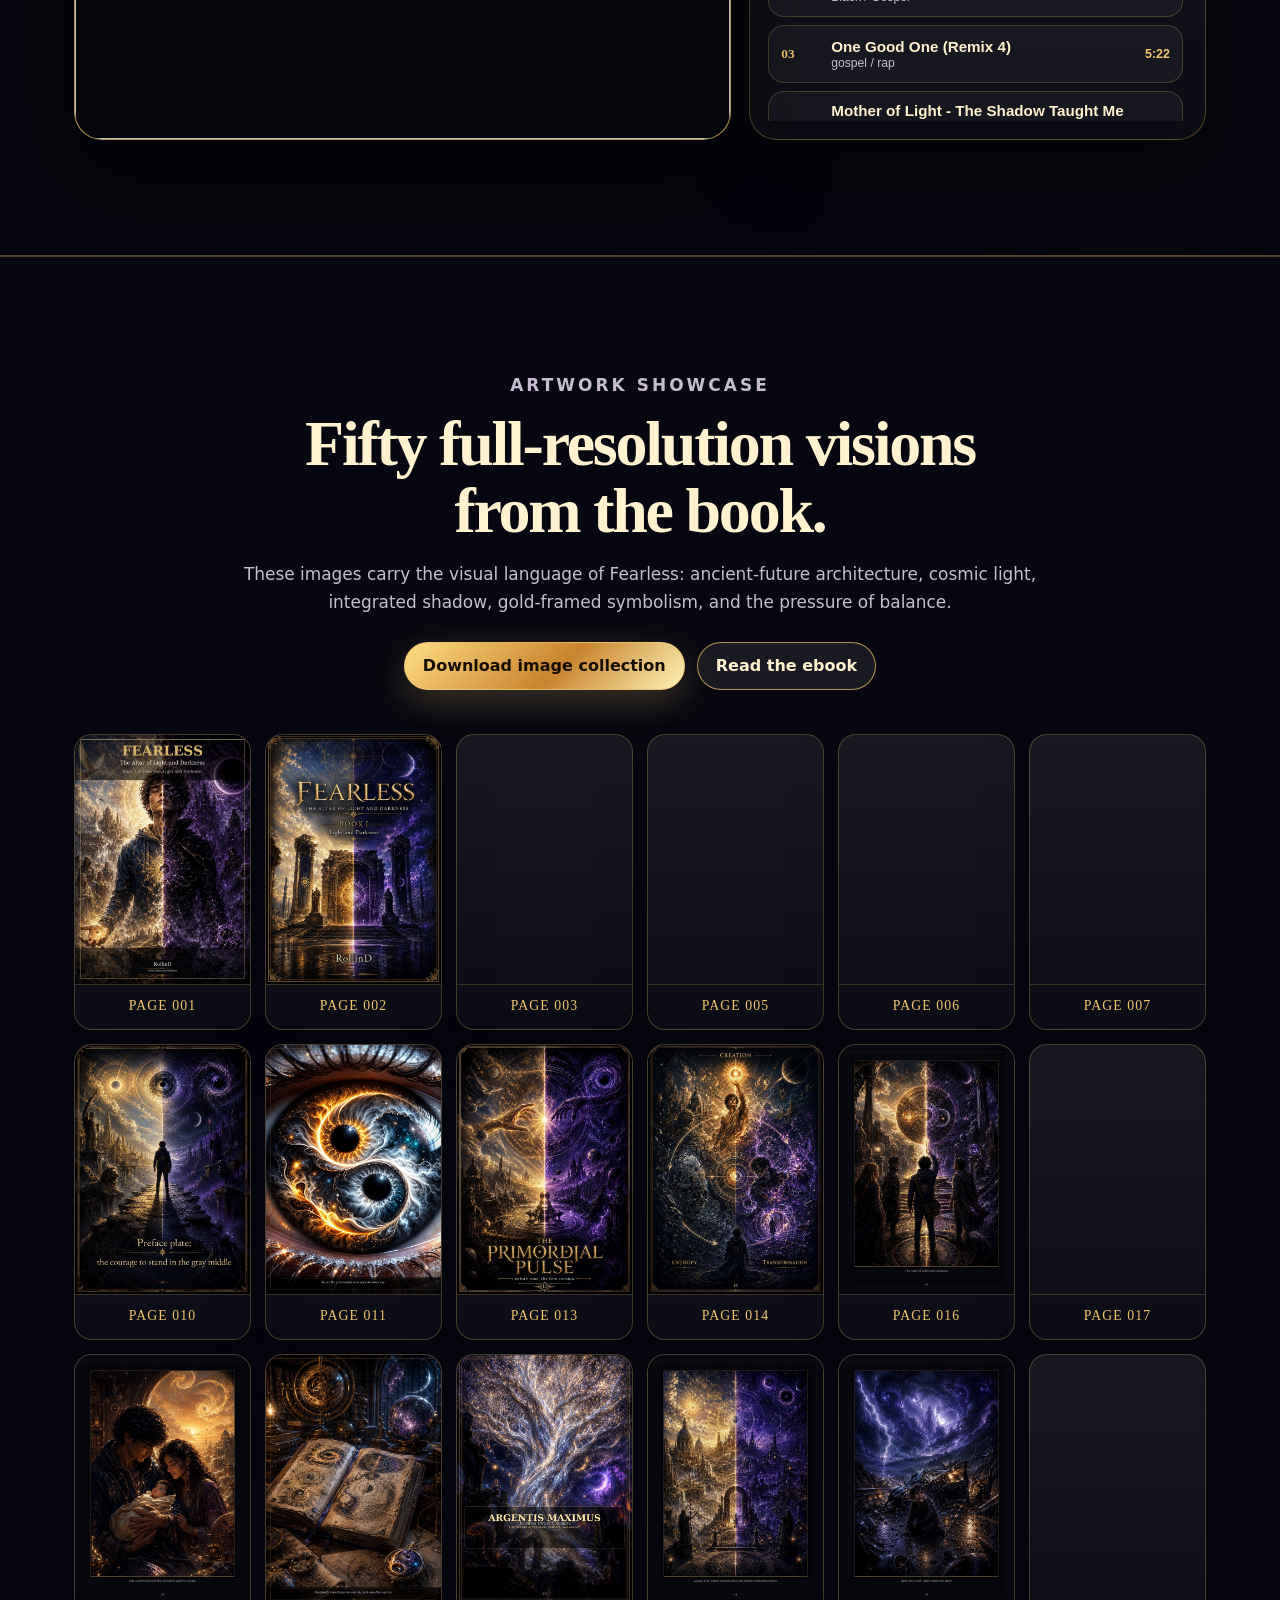
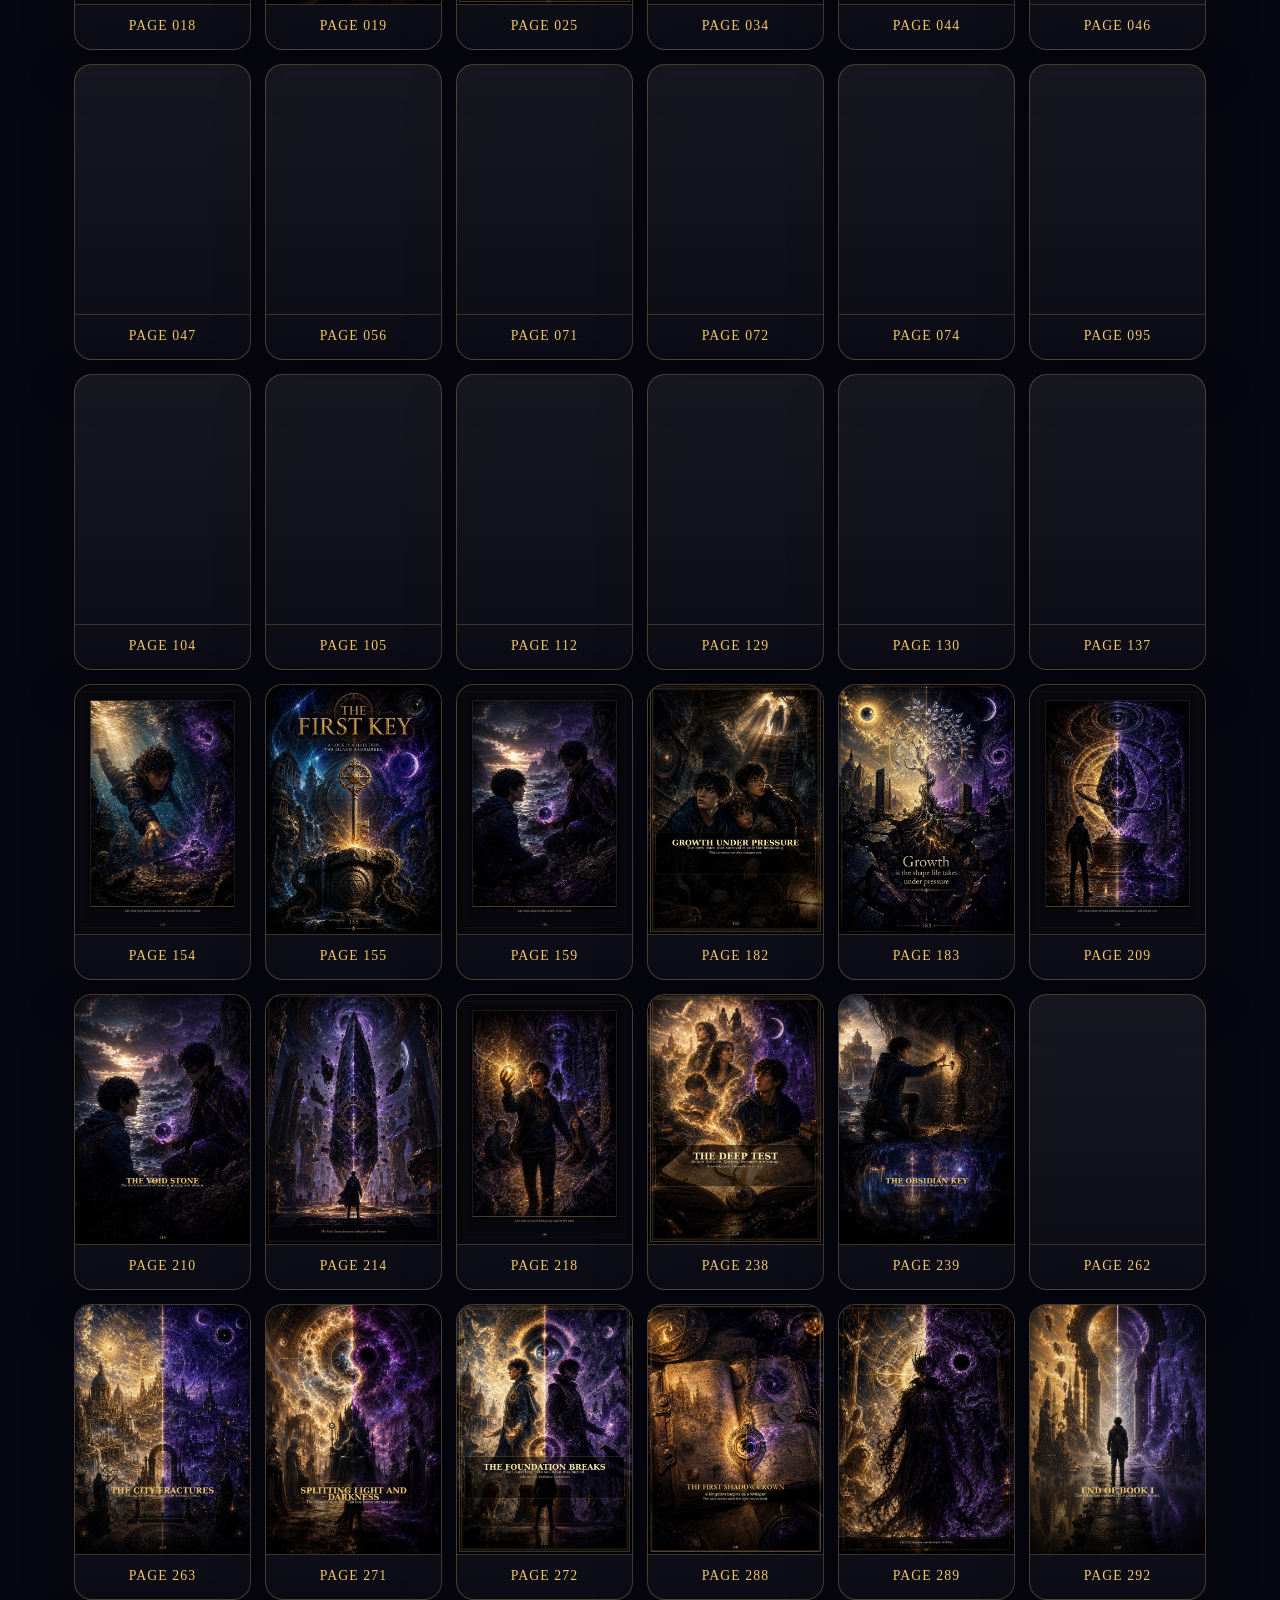
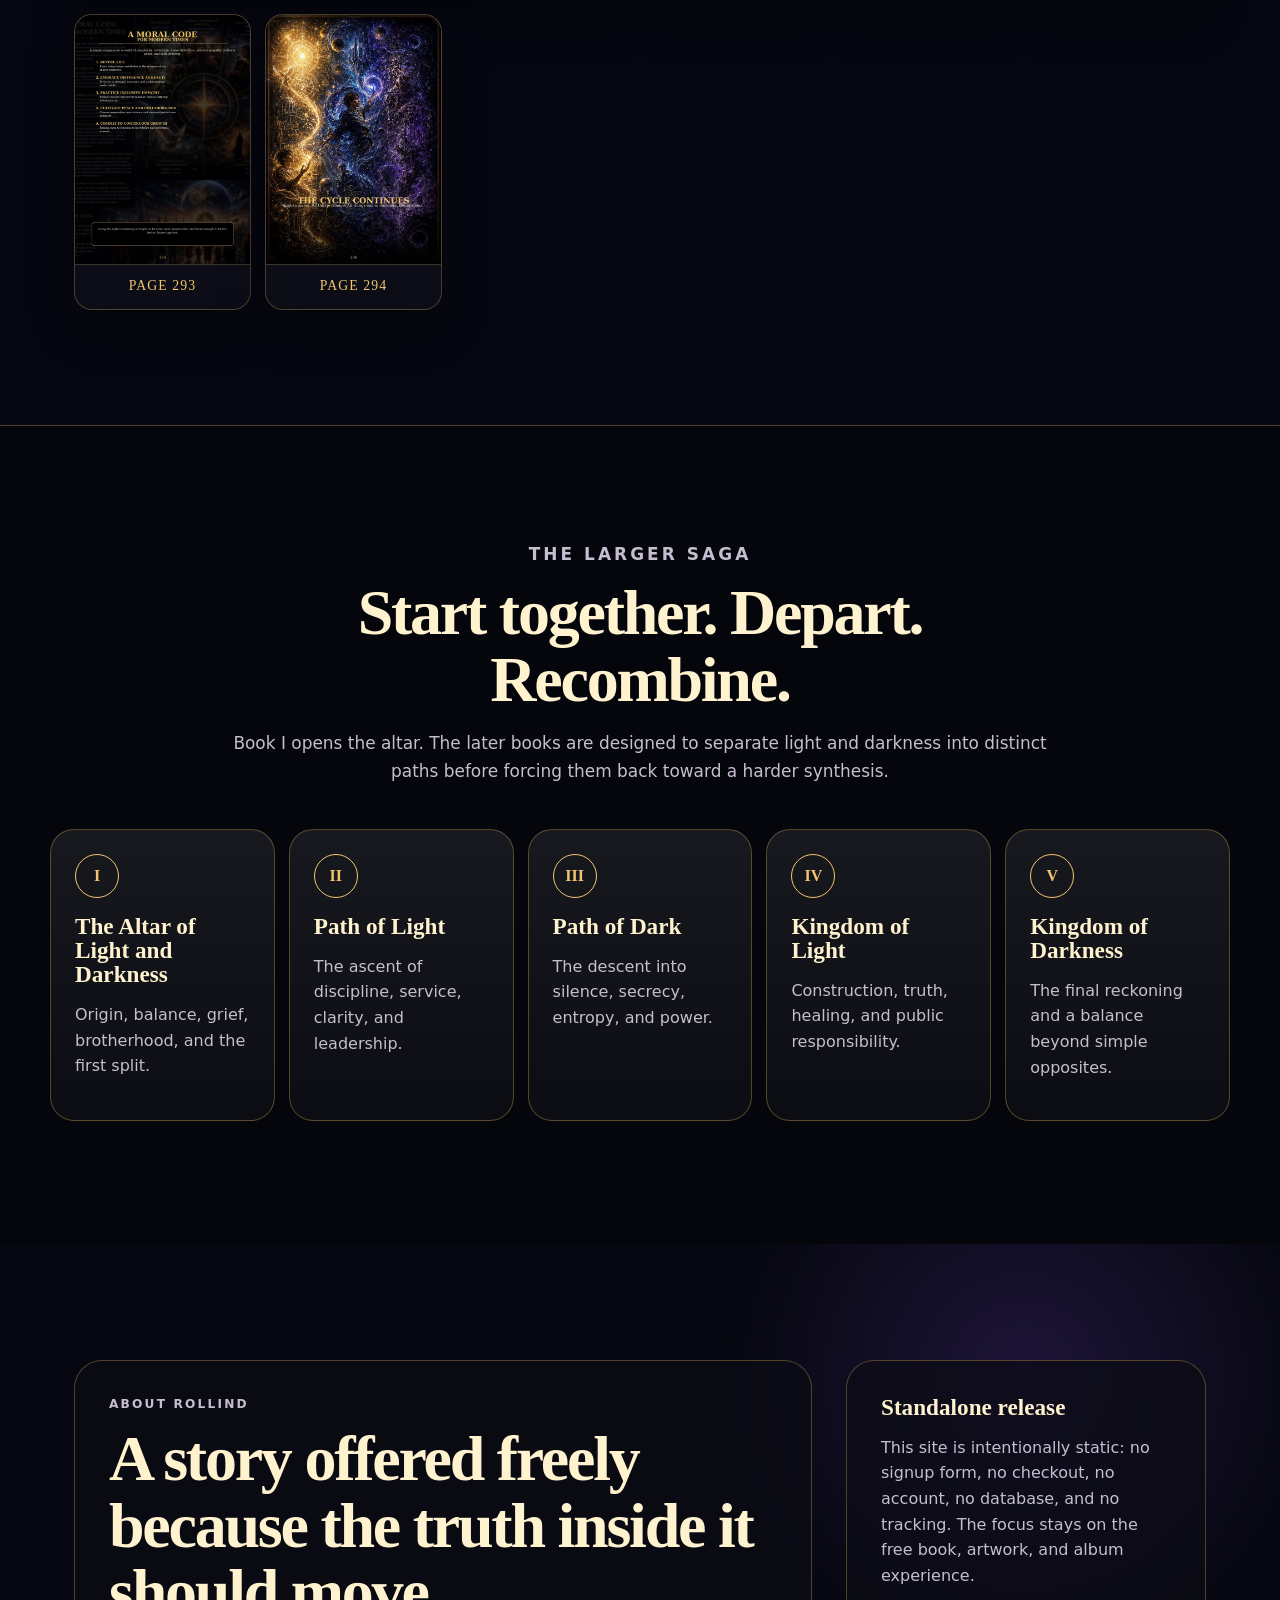
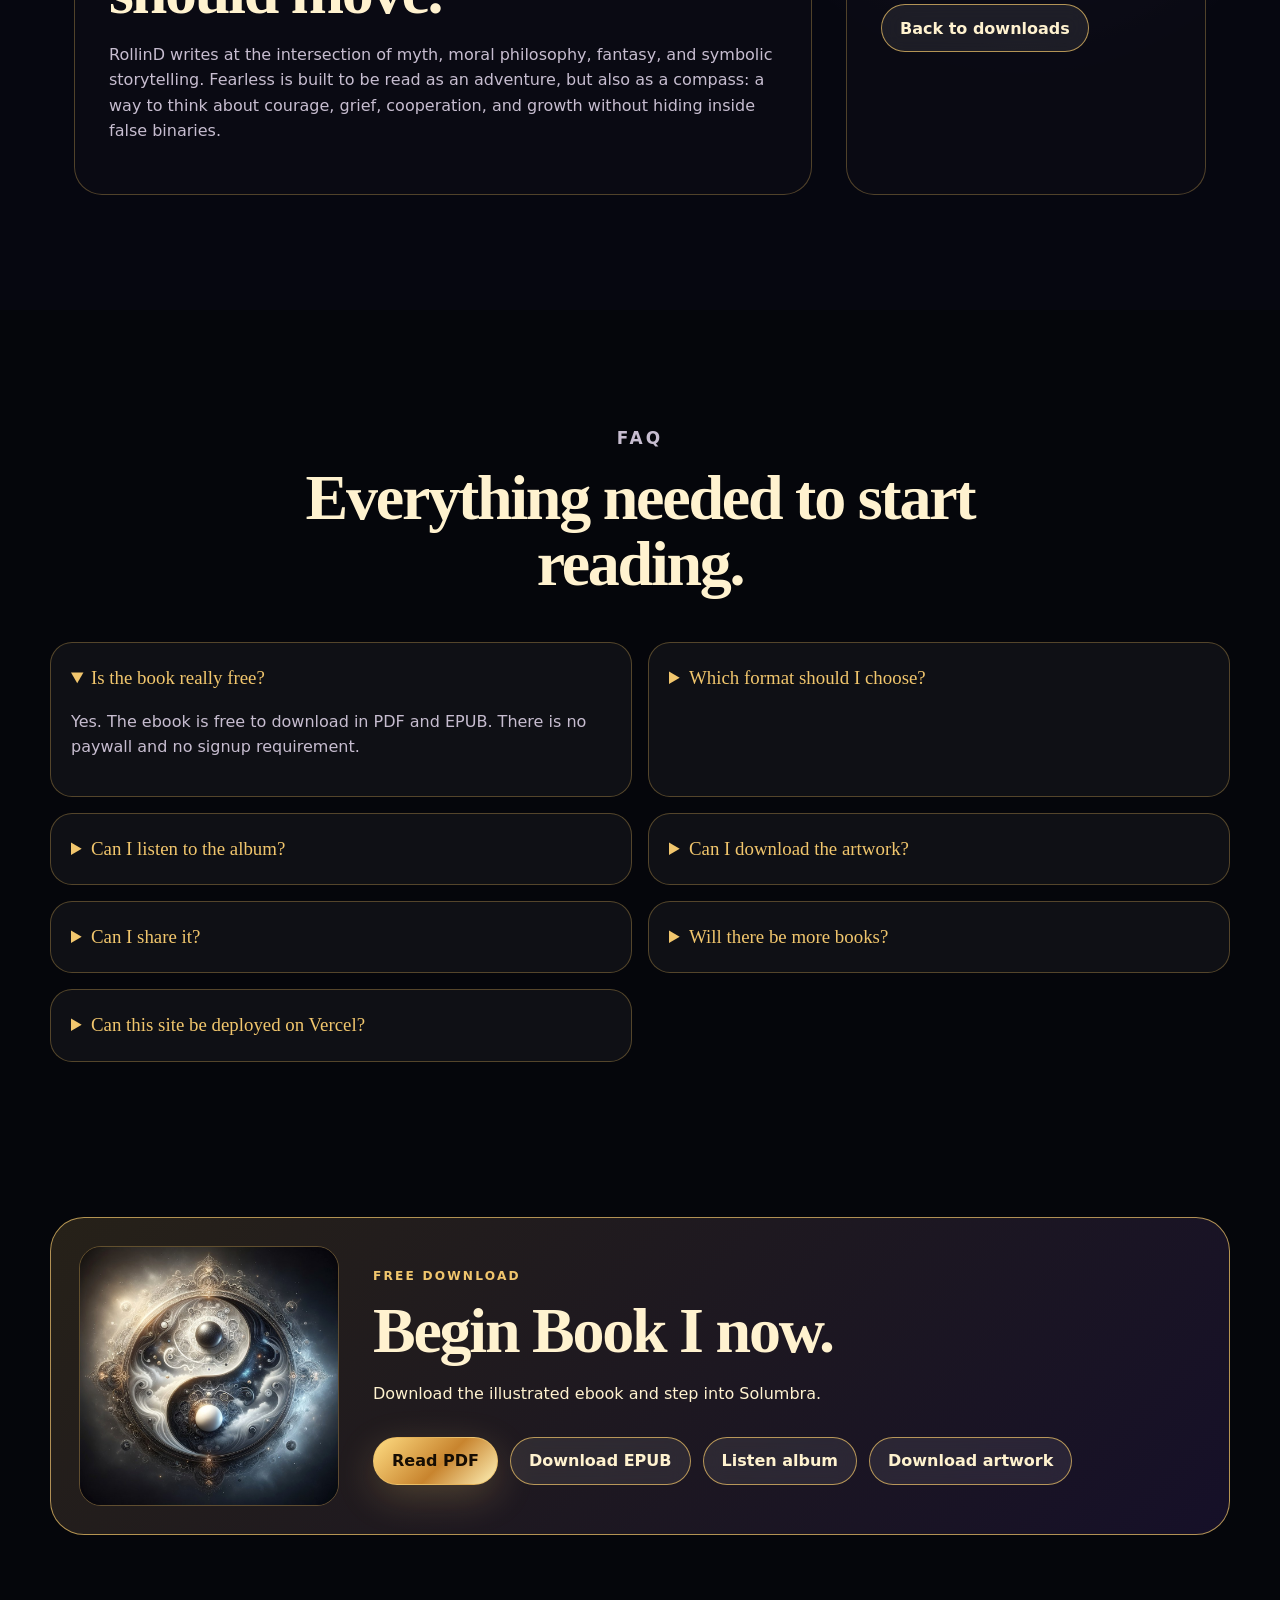
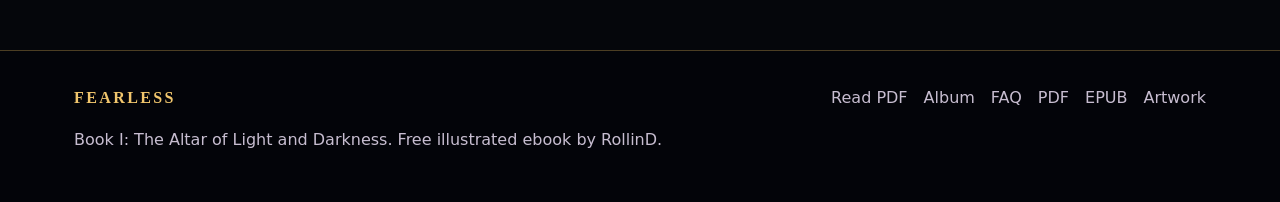
==== commit ed0eea34: "Add browser PDF reader and simplify album overlay" ====
--- a/index.html
+++ b/index.html
@@ -42,7 +42,7 @@
         <a href="#gallery">Gallery</a>
         <a href="#series">Series</a>
         <a href="#faq">FAQ</a>
-        <a class="nav-cta" href="#download">Download free</a>
+        <a class="nav-cta" href="/read.html">Download free</a>
       </nav>
     </header>
 
@@ -56,7 +56,7 @@
             <h1 id="hero-title">The Altar of Light and Darkness</h1>
             <p class="hero-deck">A free illustrated philosophical fantasy by RollinD about courage, grief, wisdom, and the sacred work of integrating light and shadow.</p>
             <div class="hero-actions" id="download">
-              <a class="button button-primary" href="/downloads/Fearless_Book1_RollinD_Free_Ebook.pdf" download>Download PDF</a>
+              <a class="button button-primary" href="/read.html">Read PDF</a>
               <a class="button button-secondary" href="/downloads/Fearless_Book1_RollinD_Free_Ebook.epub" download>Download EPUB</a>
               <a class="button button-secondary" href="#album">Listen album</a>
               <a class="button button-secondary" href="#gallery">View artwork</a>
@@ -123,7 +123,7 @@
             “The sun does not simply switch on like a lamp; it bleeds into the sky, dragging a spectrum of bruised purples and hesitant golds across the horizon. Yet, we are taught to ignore the bleed. We are taught to wait for the binary.”
           </blockquote>
           <p>That is the heartbeat of the first book: stop reducing existence into easy opposites. Look harder. Stay longer. Learn from the contrast.</p>
-          <a class="inline-link" href="/downloads/Fearless_Book1_RollinD_Free_Ebook.pdf" download>Download the full free ebook</a>
+          <a class="inline-link" href="/read.html">Read the full free ebook</a>
         </div>
       </section>
 
@@ -158,6 +158,11 @@
                   <p>Gospel, rap, spoken word, cinematic soul, and mythic trailer energy.</p>
                 </div>
               </div>
+              <div class="album-current" aria-live="polite">
+                <p class="eyebrow">Selected track</p>
+                <h3 data-album-panel-title>Loading album...</h3>
+                <p data-album-panel-caption>Gathering the playlist.</p>
+              </div>
               <audio data-album-audio controls preload="none"></audio>
               <div class="album-links">
                 <a class="button button-primary" data-album-mp3 href="https://suno.com/playlist/88bd44ac-eb0c-4751-a865-f2a4597dc5bb" target="_blank" rel="noopener">MP3</a>
@@ -179,7 +184,7 @@
           <p>These images carry the visual language of Fearless: ancient-future architecture, cosmic light, integrated shadow, gold-framed symbolism, and the pressure of balance.</p>
           <div class="gallery-actions">
             <a class="button button-primary" href="/downloads/Fearless_Book1_RollinD_FullRes_Images.zip" download>Download image collection</a>
-            <a class="button button-secondary" href="#download">Download the ebook</a>
+            <a class="button button-secondary" href="/read.html">Read the ebook</a>
           </div>
         </div>
         <div class="book-art-grid shell" aria-label="Fearless book artwork gallery">
@@ -290,7 +295,7 @@
             <h2>Begin Book I now.</h2>
             <p>Download the illustrated ebook and step into Solumbra.</p>
             <div class="hero-actions">
-              <a class="button button-primary" href="/downloads/Fearless_Book1_RollinD_Free_Ebook.pdf" download>Download PDF</a>
+              <a class="button button-primary" href="/read.html">Read PDF</a>
               <a class="button button-secondary" href="/downloads/Fearless_Book1_RollinD_Free_Ebook.epub" download>Download EPUB</a>
               <a class="button button-secondary" href="#album">Listen album</a>
               <a class="button button-secondary" href="/downloads/Fearless_Book1_RollinD_FullRes_Images.zip" download>Download artwork</a>
@@ -307,10 +312,10 @@
           <p>Book I: The Altar of Light and Darkness. Free illustrated ebook by RollinD.</p>
         </div>
         <div>
-          <a href="#download">Download</a>
+          <a href="/read.html">Read PDF</a>
           <a href="#album">Album</a>
           <a href="#faq">FAQ</a>
-          <a href="/downloads/Fearless_Book1_RollinD_Free_Ebook.pdf" download>PDF</a>
+          <a href="/read.html">PDF</a>
           <a href="/downloads/Fearless_Book1_RollinD_Free_Ebook.epub" download>EPUB</a>
           <a href="/downloads/Fearless_Book1_RollinD_FullRes_Images.zip" download>Artwork</a>
         </div>
--- a/styles.css
+++ b/styles.css
@@ -111,19 +111,25 @@
 .album-player { display: grid; grid-template-columns: minmax(0, 1.18fr) minmax(320px, .82fr); gap: 18px; align-items: stretch; }
 .album-stage { position: relative; min-height: 690px; overflow: hidden; border: 1px solid var(--line-strong); border-radius: 28px; background: #05060b; box-shadow: 0 34px 90px rgba(0,0,0,.5); }
 .album-video, .album-fallback { position: absolute; inset: 0; width: 100%; height: 100%; object-fit: cover; }
-.album-video { z-index: 1; opacity: .86; filter: saturate(1.18) contrast(1.05); }
-.album-fallback { z-index: 0; opacity: .72; filter: saturate(1.2) contrast(1.08); }
-.album-stage-shade { position: absolute; inset: 0; z-index: 2; background: linear-gradient(180deg, rgba(5,6,11,.05), rgba(5,6,11,.22) 45%, rgba(5,6,11,.92)), radial-gradient(circle at 50% 25%, transparent 0, rgba(5,6,11,.36) 62%, rgba(5,6,11,.92)); }
-.album-now { position: absolute; inset: auto 0 0; z-index: 3; padding: clamp(24px, 4vw, 46px); }
-.album-now h3 { font-size: clamp(2.2rem, 5vw, 4.9rem); letter-spacing: -.035em; max-width: 780px; }
-.album-now p:not(.eyebrow) { max-width: 760px; color: #f6ead8; font-size: 1rem; }
-.album-tags { display: flex; flex-wrap: wrap; gap: 8px; margin-top: 18px; }
+.album-video { z-index: 1; opacity: 1; filter: saturate(1.08) contrast(1.03); }
+.album-fallback { z-index: 0; opacity: 1; filter: saturate(1.08) contrast(1.03); }
+.album-stage-shade { display: none; }
+.album-now { position: absolute; inset: 18px auto auto 18px; z-index: 3; padding: 0; }
+.album-now .eyebrow { display: inline-flex; align-items: center; min-height: 34px; margin: 0; padding: 0 12px; border: 1px solid rgba(241,198,109,.48); border-radius: 999px; background: rgba(5,6,11,.62); backdrop-filter: blur(12px); color: var(--gold); box-shadow: 0 12px 34px rgba(0,0,0,.35); }
+.album-now h3,
+.album-now p:not(.eyebrow),
+.album-tags { display: none; }
+.album-tags { flex-wrap: wrap; gap: 8px; margin-top: 18px; }
 .album-tags span { max-width: 100%; padding: 7px 10px; border: 1px solid rgba(241,198,109,.35); border-radius: 999px; background: rgba(5,6,11,.66); color: var(--gold); font-size: .76rem; font-weight: 800; overflow-wrap: anywhere; }
 .album-panel { display: flex; flex-direction: column; gap: 16px; height: 690px; min-height: 690px; padding: 18px; border: 1px solid var(--line); border-radius: 28px; background: linear-gradient(180deg, rgba(255,255,255,.075), rgba(255,255,255,.03)); box-shadow: 0 24px 70px rgba(0,0,0,.32); }
 .album-cover-line { display: grid; grid-template-columns: 112px minmax(0, 1fr); gap: 16px; align-items: center; }
 .album-cover-line img { width: 112px; height: 112px; object-fit: cover; border: 1px solid var(--line); border-radius: 18px; background: #111; }
 .album-cover-line p { margin: 8px 0 0; color: var(--muted); }
 .album-cover-line h3 { overflow-wrap: anywhere; }
+.album-current { padding: 14px; border: 1px solid rgba(241,198,109,.24); border-radius: 18px; background: rgba(5,6,11,.38); }
+.album-current .eyebrow { margin-bottom: 8px; }
+.album-current h3 { font-size: 1.26rem; overflow-wrap: anywhere; }
+.album-current p:not(.eyebrow) { margin: 8px 0 0; color: var(--muted); font-size: .9rem; line-height: 1.45; }
 .album-panel audio { width: 100%; accent-color: var(--gold); }
 .album-links { display: grid; grid-template-columns: repeat(3, minmax(0, 1fr)); gap: 10px; }
 .album-links .button { min-height: 44px; padding-inline: 10px; text-align: center; }
@@ -186,13 +192,25 @@
 .lightbox-nav { width: 54px; height: 76px; border-radius: 999px; font-size: 3rem; line-height: 1; }
 .lightbox-prev { justify-self: end; }
 .lightbox-next { justify-self: start; }
+.reader-page { background: radial-gradient(circle at 18% 10%, rgba(111,184,255,.16), transparent 30%), radial-gradient(circle at 82% 6%, rgba(241,198,109,.12), transparent 24%), #05060b; }
+.reader-main { min-height: 100svh; padding: 110px 0 48px; }
+.reader-hero { display: grid; grid-template-columns: minmax(0, .82fr) minmax(420px, 1.18fr); gap: 22px; align-items: end; margin-bottom: 22px; }
+.reader-heading h1 { font-size: clamp(3rem, 8vw, 6.8rem); letter-spacing: -.045em; }
+.reader-heading p:not(.eyebrow) { max-width: 540px; color: var(--muted); font-size: 1.08rem; margin: 18px 0 0; }
+.reader-toolbar { display: grid; grid-template-columns: 128px repeat(5, minmax(0, auto)); gap: 10px; align-items: center; justify-content: end; padding: 16px; border: 1px solid var(--line); border-radius: 24px; background: rgba(7,8,15,.72); box-shadow: 0 24px 70px rgba(0,0,0,.32); backdrop-filter: blur(18px); }
+.reader-page-control { display: grid; grid-template-columns: auto 1fr; gap: 8px; align-items: center; min-height: 48px; padding: 0 12px; border: 1px solid rgba(241,198,109,.32); border-radius: 999px; color: var(--gold); font-weight: 900; }
+.reader-page-control input { width: 56px; border: 0; background: transparent; color: var(--cream); font: inherit; font-weight: 900; outline: none; }
+.reader-toolbar .button { min-height: 48px; padding-inline: 14px; white-space: nowrap; }
+.reader-status { grid-column: 1 / -1; margin: 2px 2px 0; color: var(--muted); font-size: .88rem; text-align: right; }
+.reader-frame-shell { padding-bottom: 30px; }
+.pdf-frame { display: block; width: 100%; height: min(86svh, 980px); min-height: 680px; border: 1px solid var(--line-strong); border-radius: 24px; background: #12131b; box-shadow: 0 34px 100px rgba(0,0,0,.48); }
 .reveal { opacity: 0; transform: translateY(24px); transition: opacity .7s ease, transform .7s ease; }
 .reveal.visible { opacity: 1; transform: translateY(0); }
 .delay-1 { transition-delay: .12s; }
 .delay-2 { transition-delay: .22s; }
 @media (max-width: 920px) {
   .nav a:not(.nav-cta) { display: none; }
-  .hero-grid, .split-section, .author-grid, .final-card, .album-player { grid-template-columns: 1fr; }
+  .hero-grid, .split-section, .author-grid, .final-card, .album-player, .reader-hero { grid-template-columns: 1fr; }
   .cover-card { max-width: 340px; transform: none; }
   .stats-grid { grid-template-columns: repeat(2, 1fr); }
   .vision-grid, .gallery-grid, .faq-grid { grid-template-columns: 1fr; }
@@ -202,6 +220,9 @@
   .album-list { max-height: 460px; }
   .book-art-grid { grid-template-columns: repeat(3, minmax(0, 1fr)); }
   .gallery-item, .gallery-item.tall { min-height: 360px; grid-row: auto; }
+  .reader-toolbar { grid-template-columns: repeat(3, minmax(0, 1fr)); justify-content: stretch; }
+  .reader-page-control { grid-column: span 1; }
+  .reader-toolbar .button { width: 100%; }
 }
 @media (max-width: 560px) {
   .shell { padding-inline: 18px; }
@@ -219,9 +240,8 @@
   .stats-grid { grid-template-columns: 1fr; }
   .stats-grid div { border-right: 1px solid var(--line); }
   .album-stage { aspect-ratio: 9 / 13; border-radius: 22px; }
-  .album-now { padding: 20px; }
-  .album-now h3 { font-size: 2.18rem; }
-  .album-now p:not(.eyebrow) { font-size: .92rem; }
+  .album-now { inset: 14px auto auto 14px; padding: 0; }
+  .album-now .eyebrow { min-height: 32px; padding-inline: 10px; font-size: .68rem; }
   .album-panel { padding: 14px; border-radius: 22px; }
   .album-cover-line { grid-template-columns: 78px minmax(0, 1fr); gap: 12px; }
   .album-cover-line img { width: 78px; height: 78px; border-radius: 14px; }
@@ -239,6 +259,13 @@
   .lightbox-nav { width: 48px; height: 48px; font-size: 2.3rem; }
   .lightbox-prev { grid-row: 2; justify-self: start; margin-left: 8px; }
   .lightbox-next { grid-row: 2; justify-self: end; margin-right: 8px; margin-top: -60px; }
+  .reader-main { padding-top: 92px; }
+  .reader-hero { margin-bottom: 16px; }
+  .reader-heading h1 { font-size: 3.2rem; }
+  .reader-toolbar { grid-template-columns: repeat(2, minmax(0, 1fr)); padding: 12px; border-radius: 18px; }
+  .reader-page-control { grid-column: 1 / -1; justify-content: space-between; }
+  .reader-status { text-align: left; }
+  .pdf-frame { min-height: 620px; height: 78svh; border-radius: 18px; }
 }
 @media (prefers-reduced-motion: reduce) {
   * { scroll-behavior: auto !important; transition: none !important; animation: none !important; }
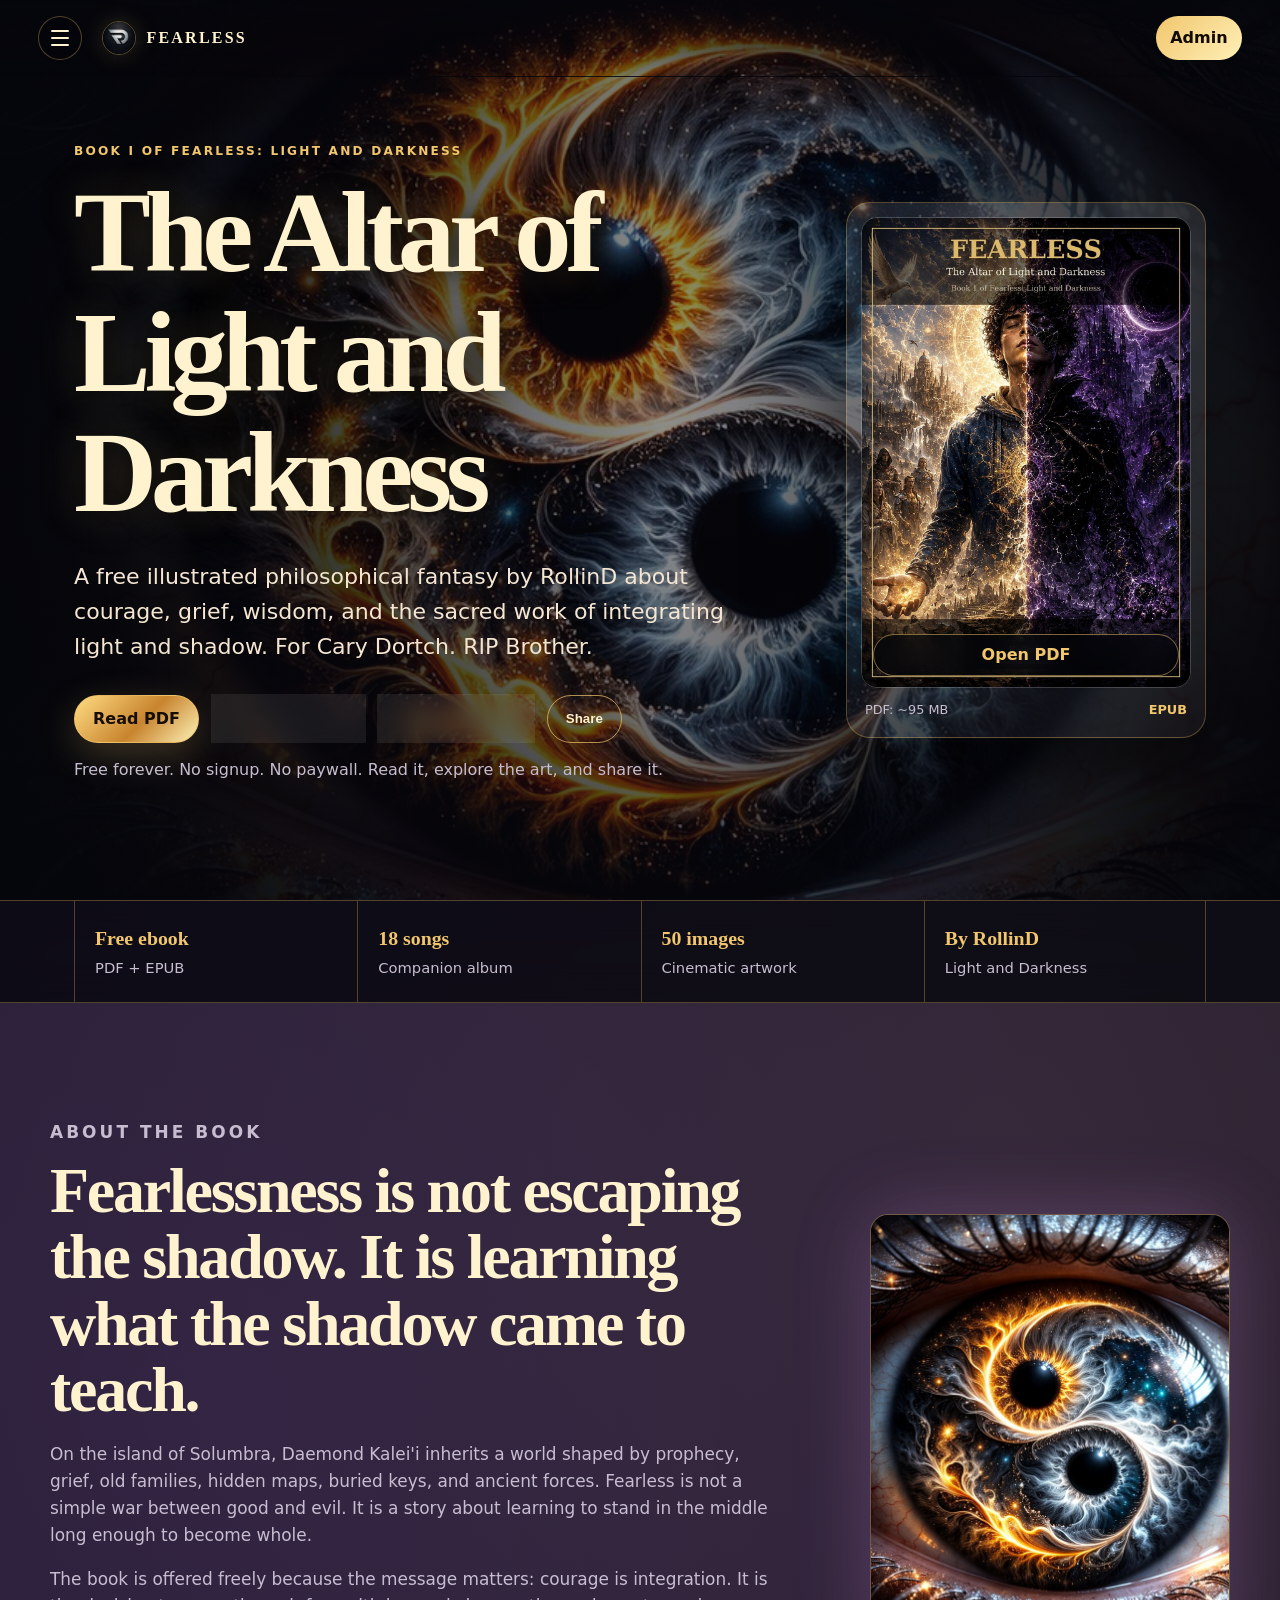
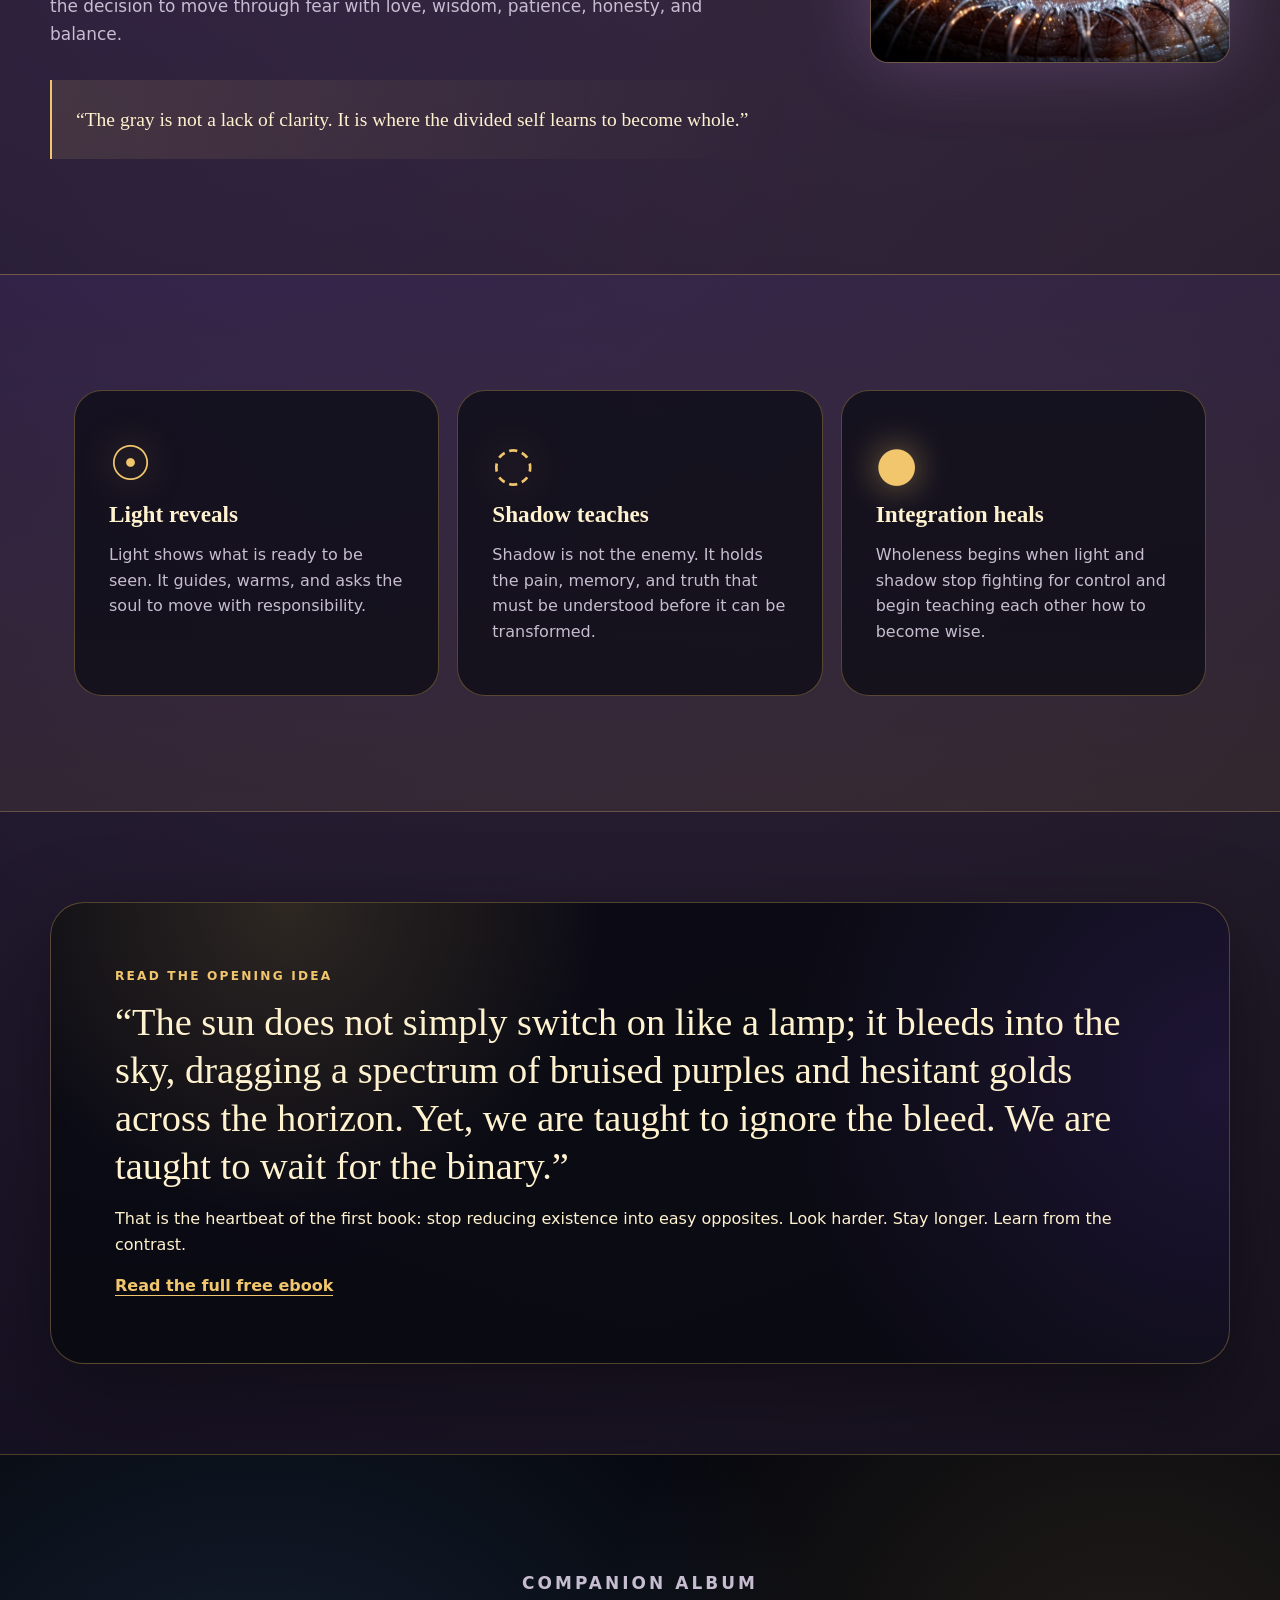
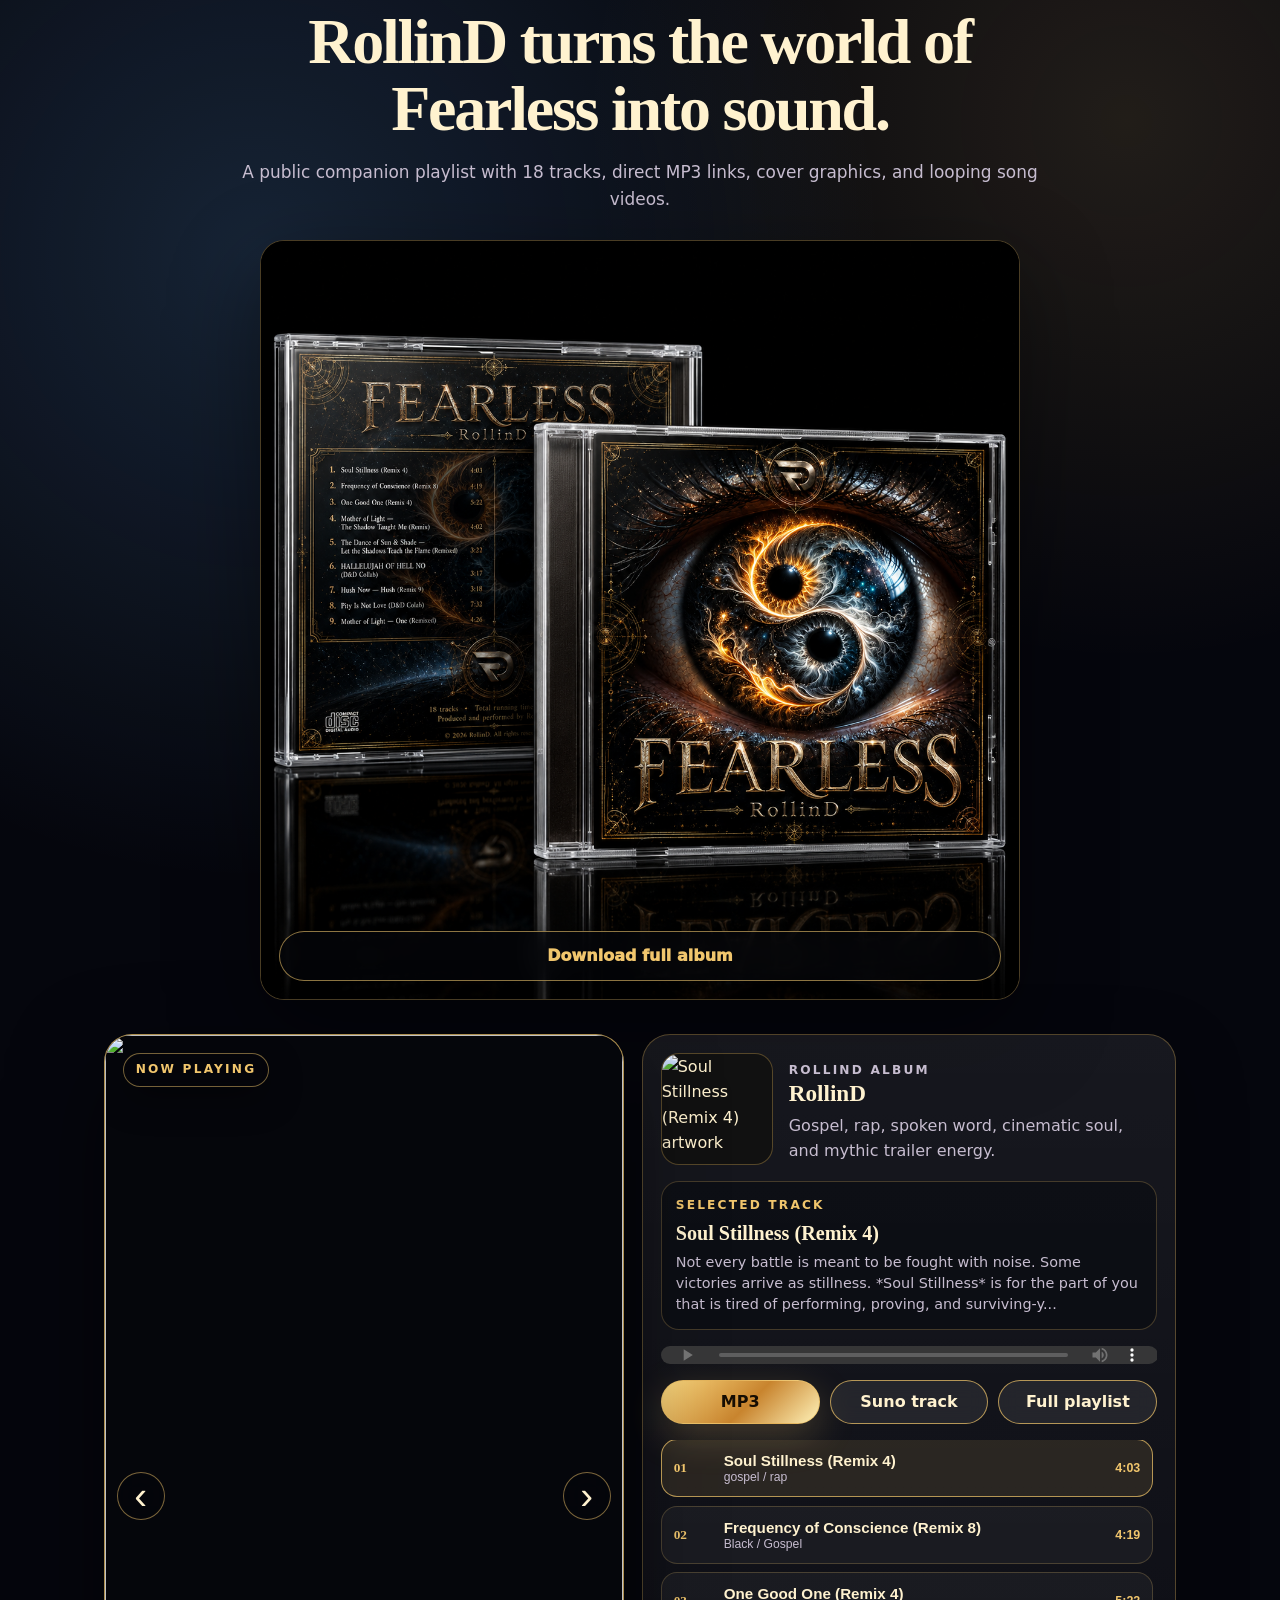
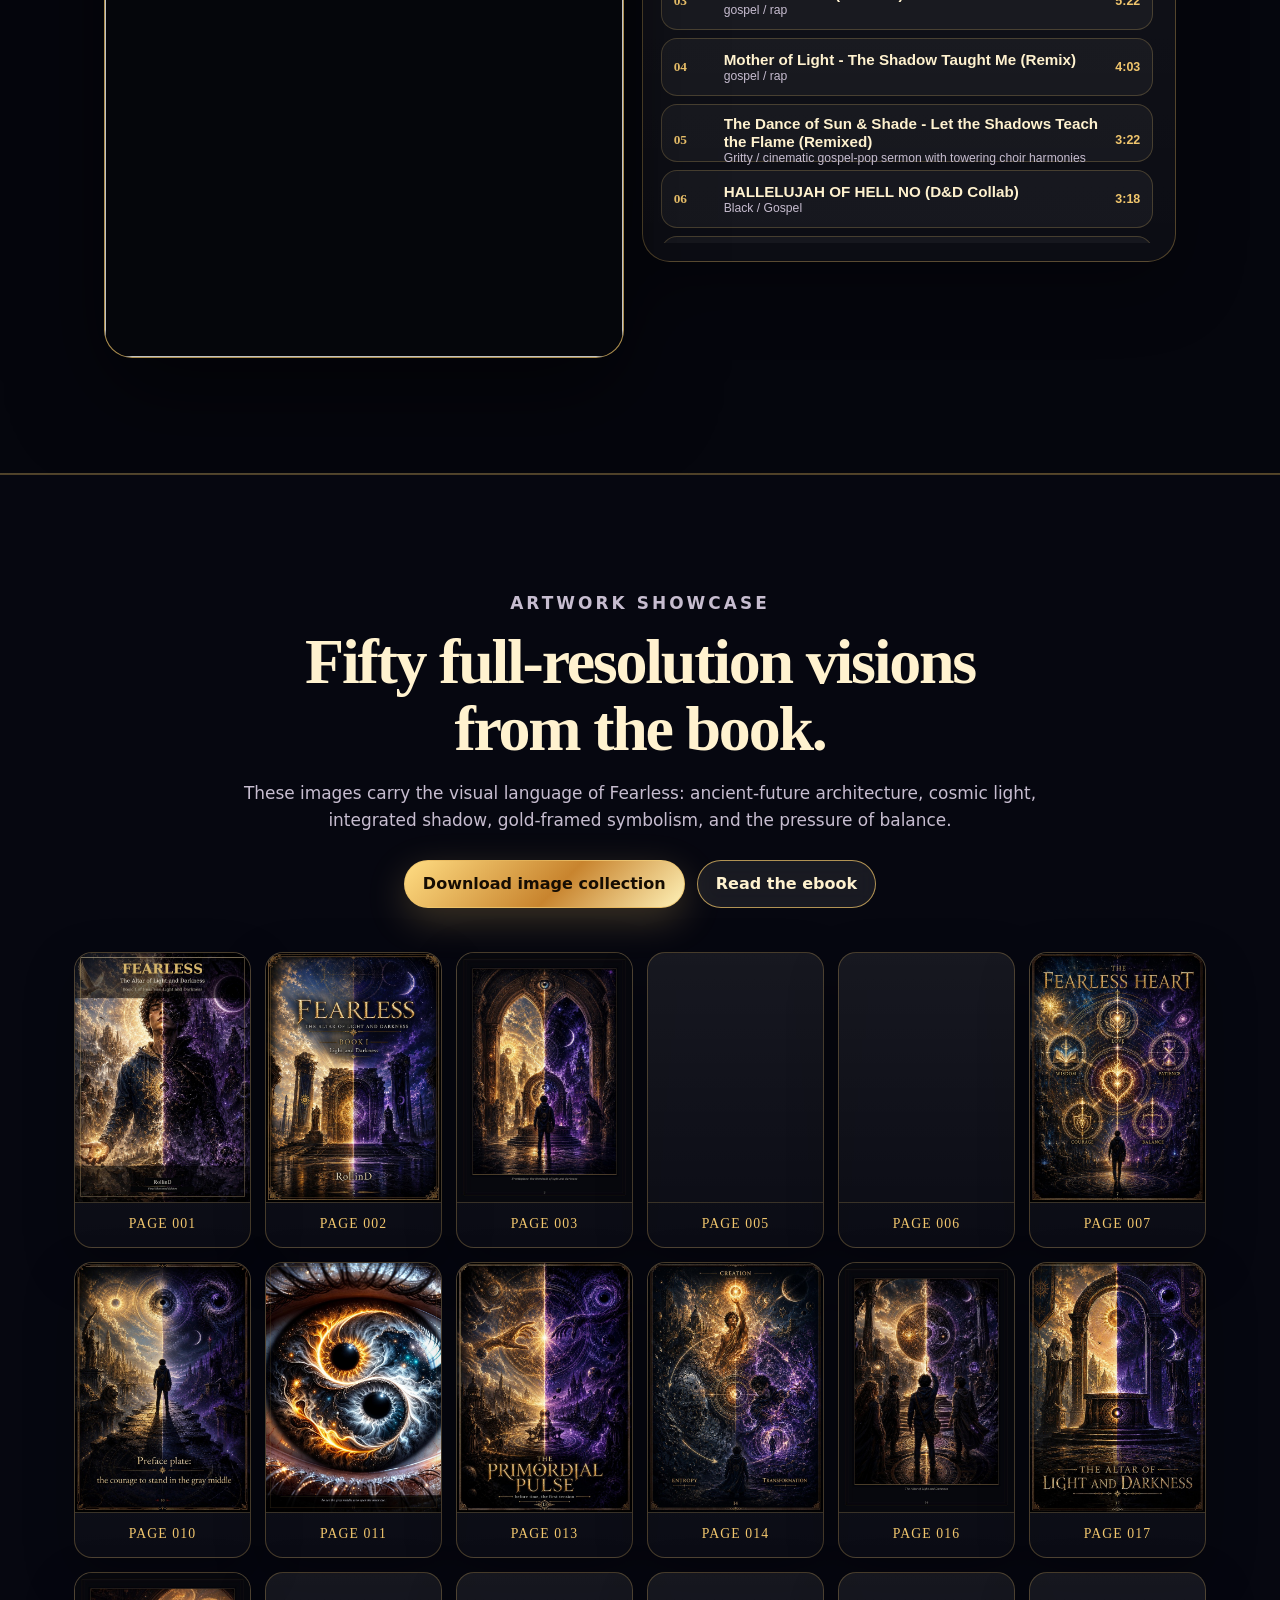
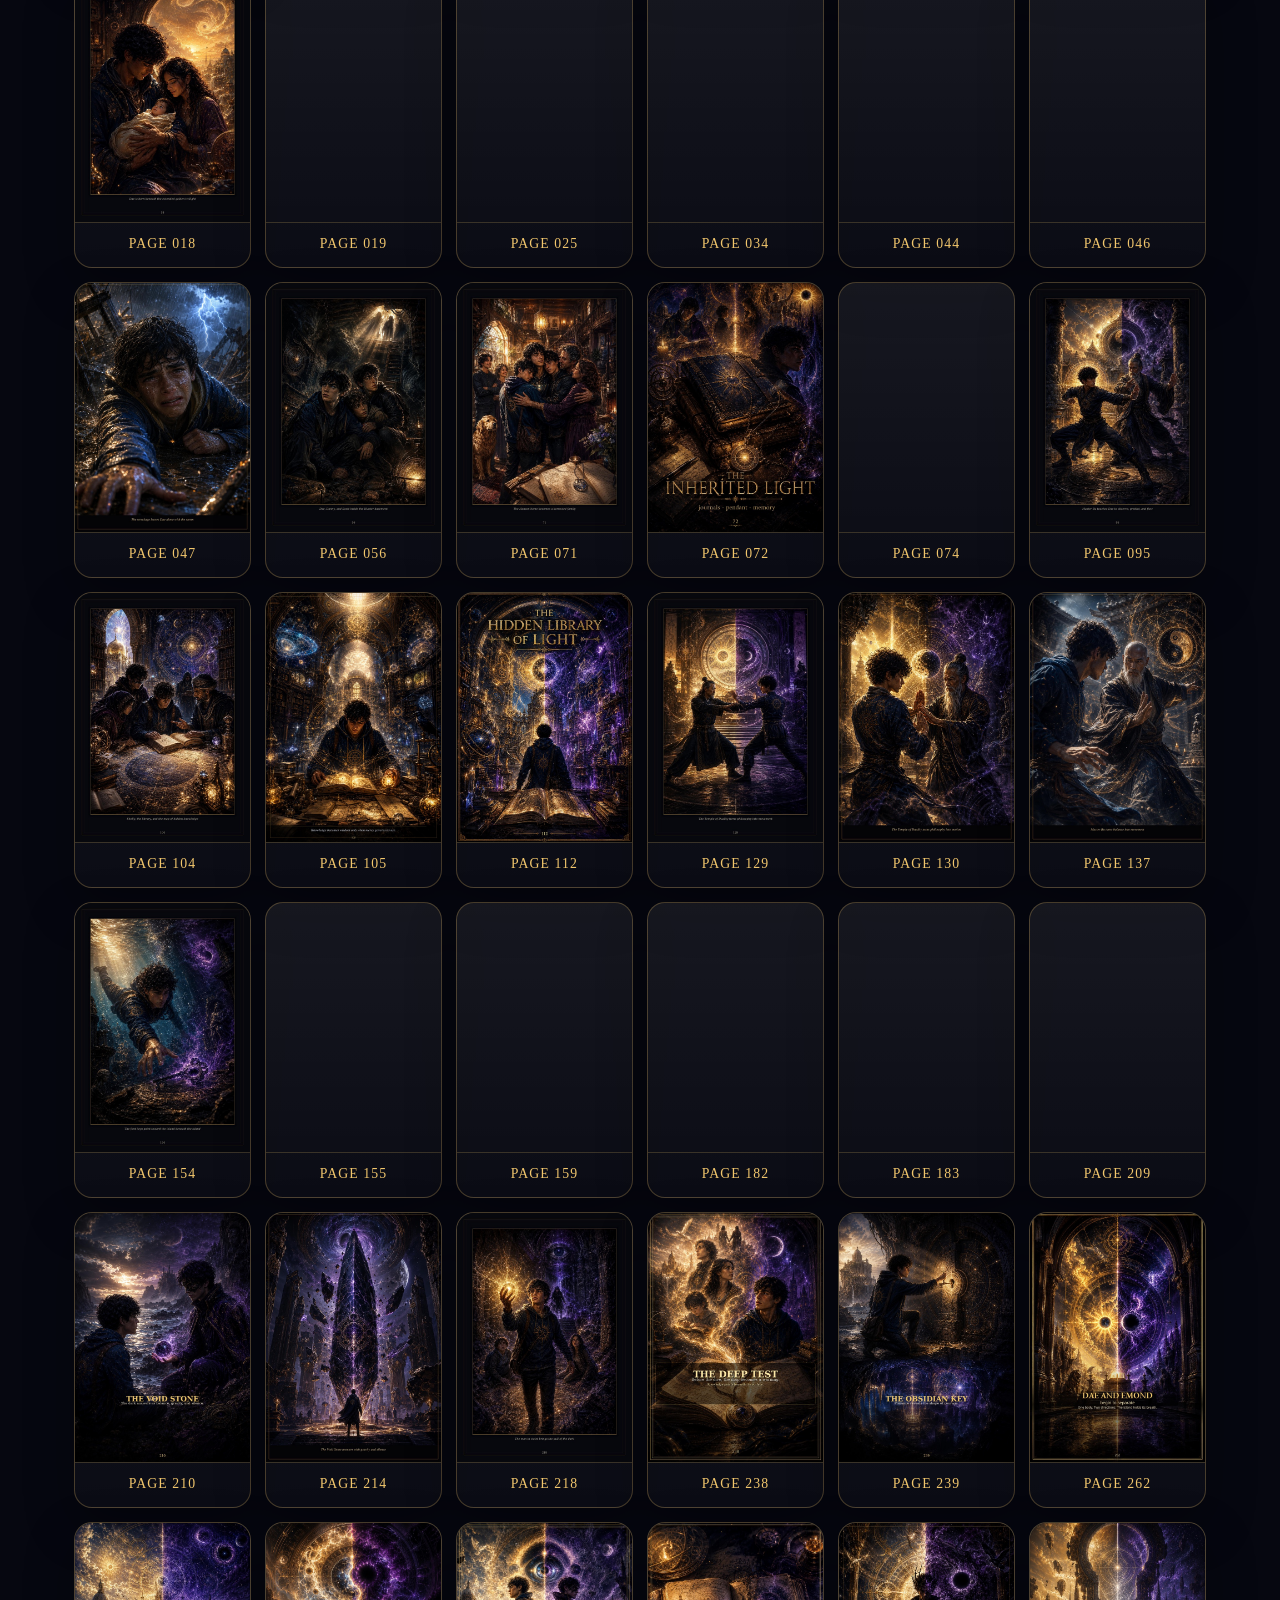
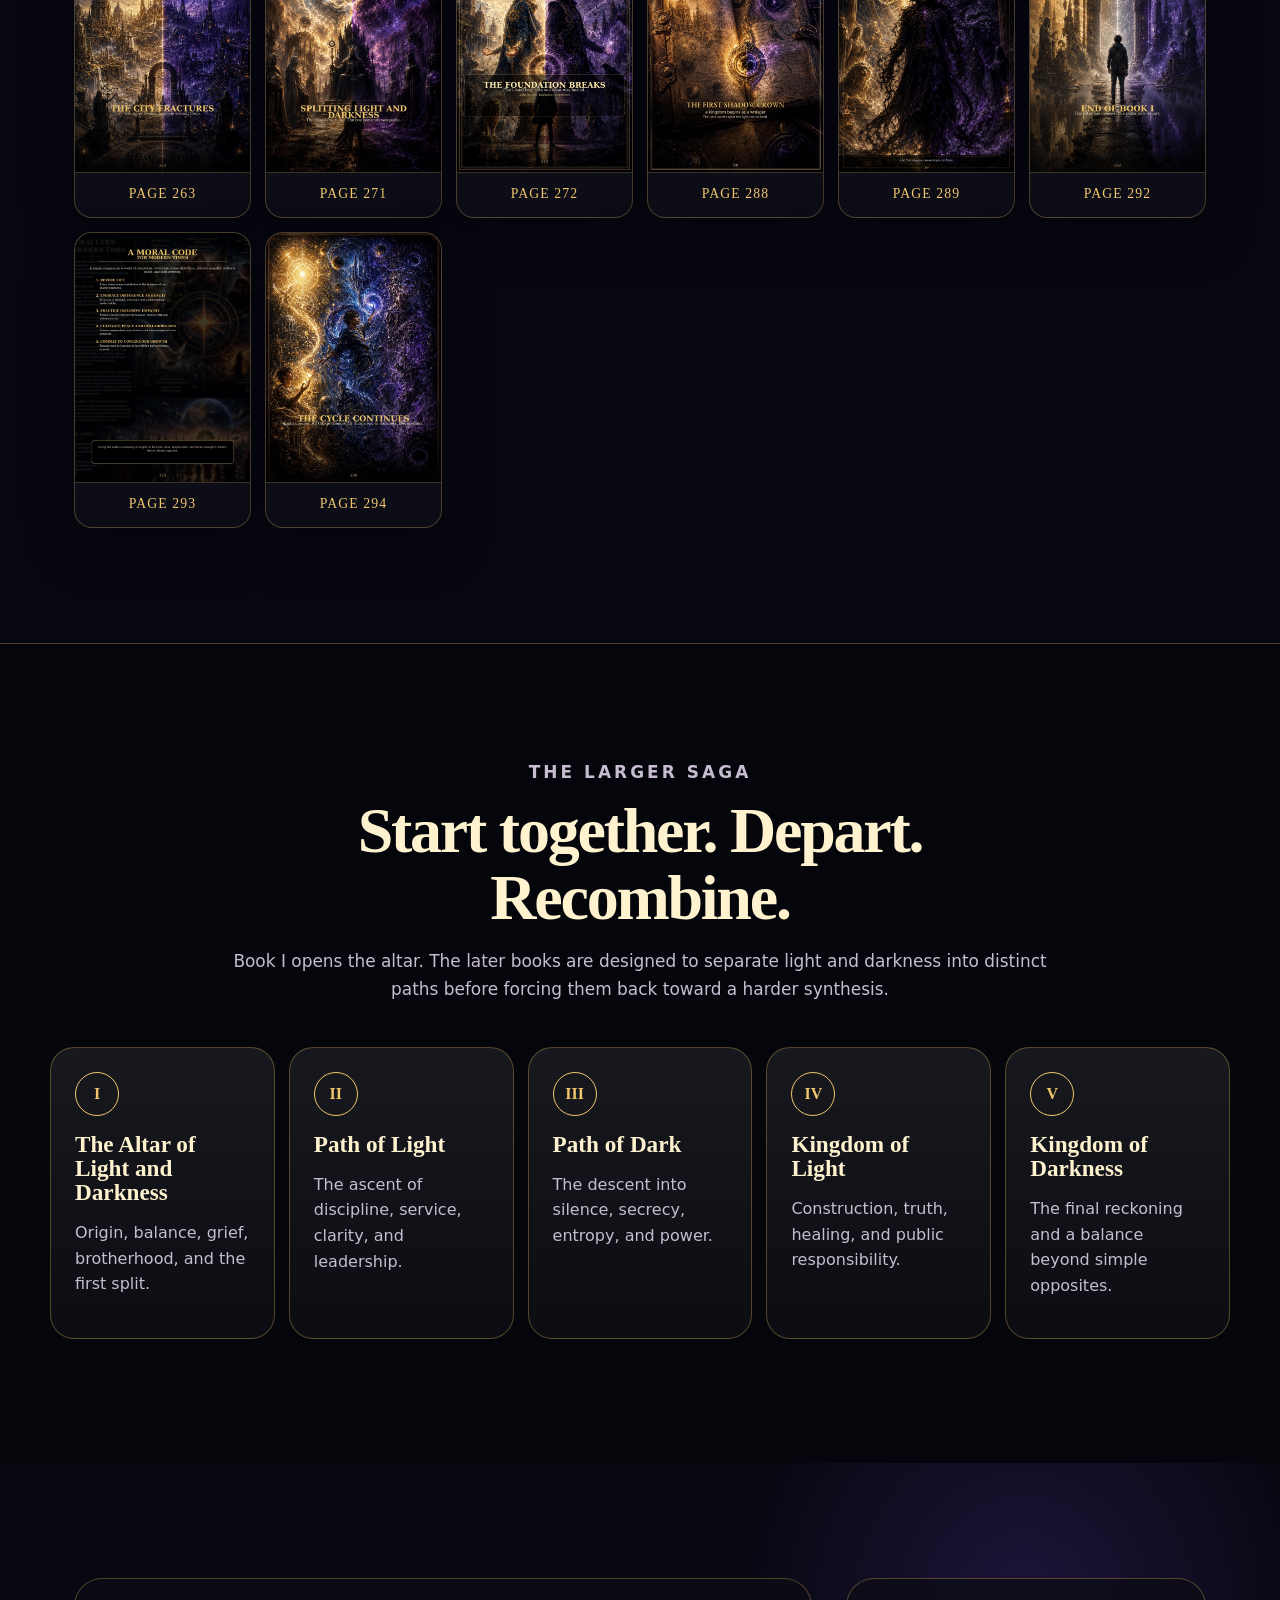
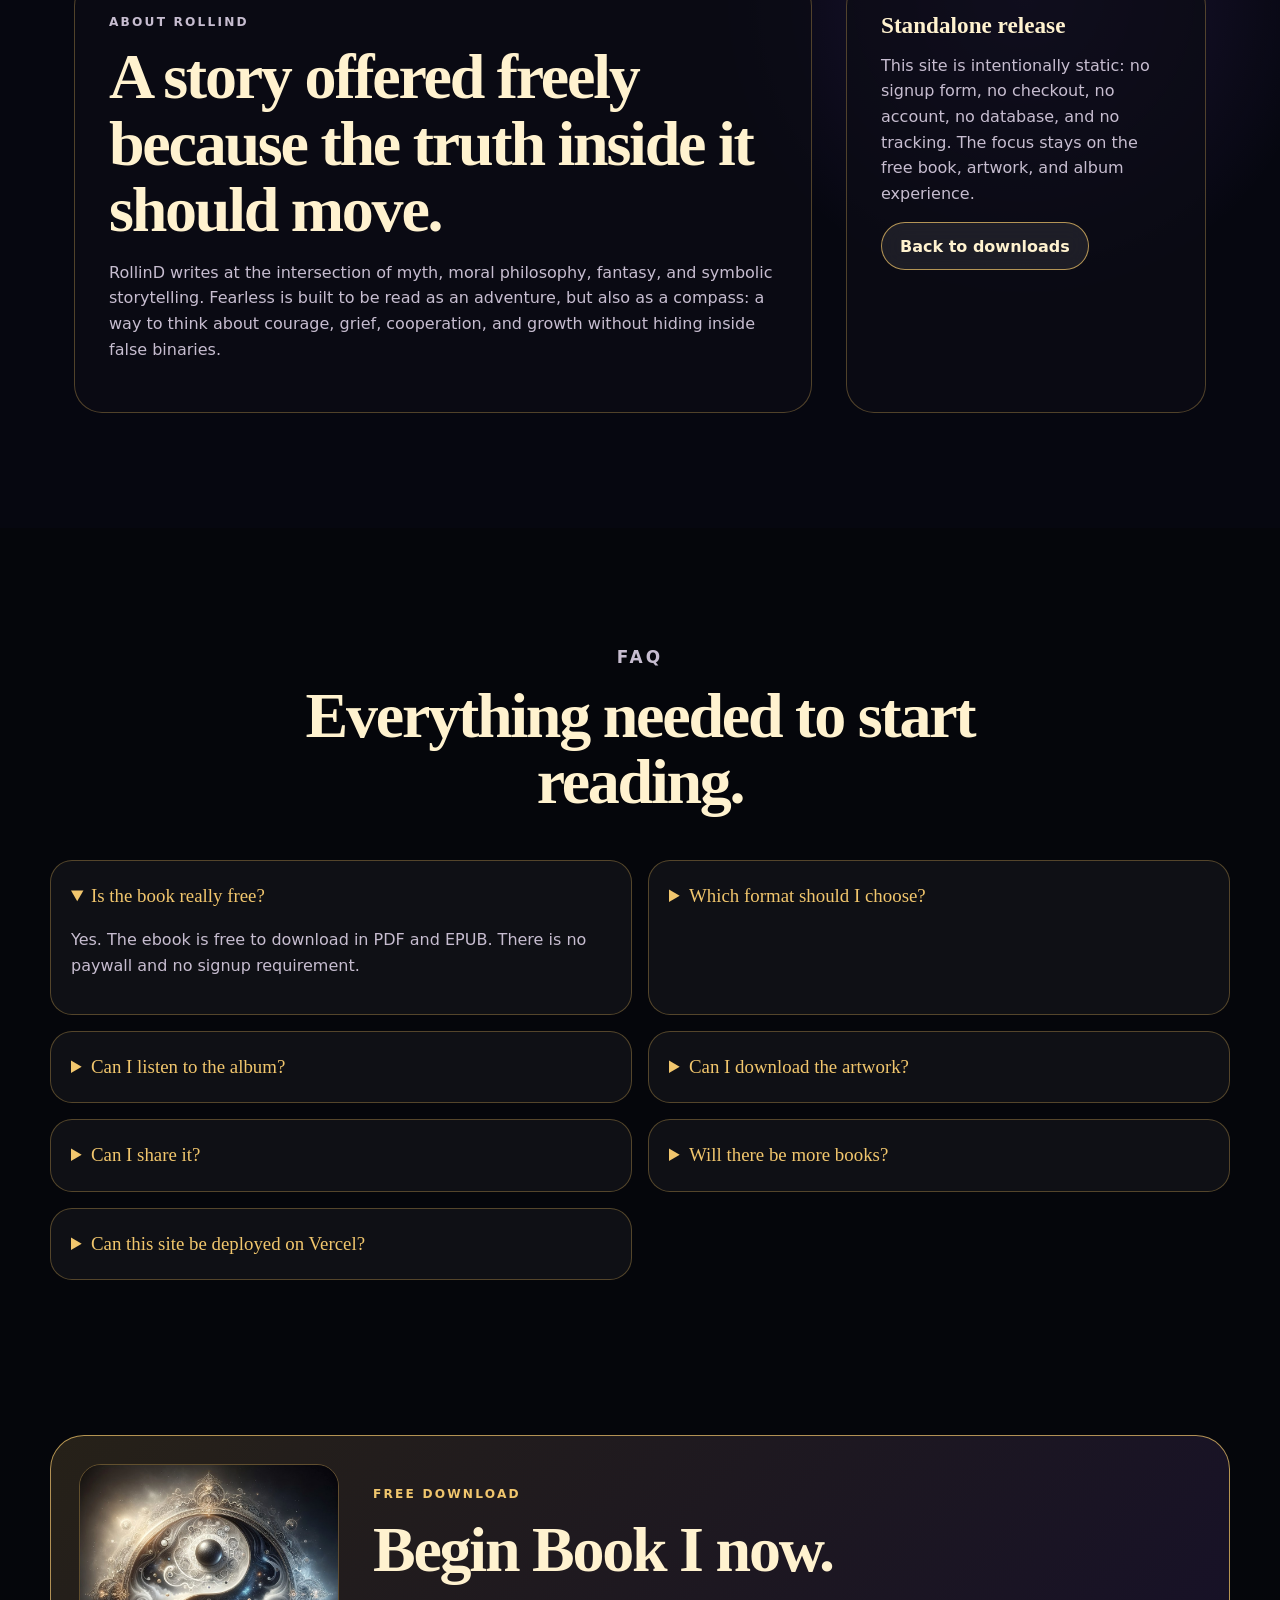
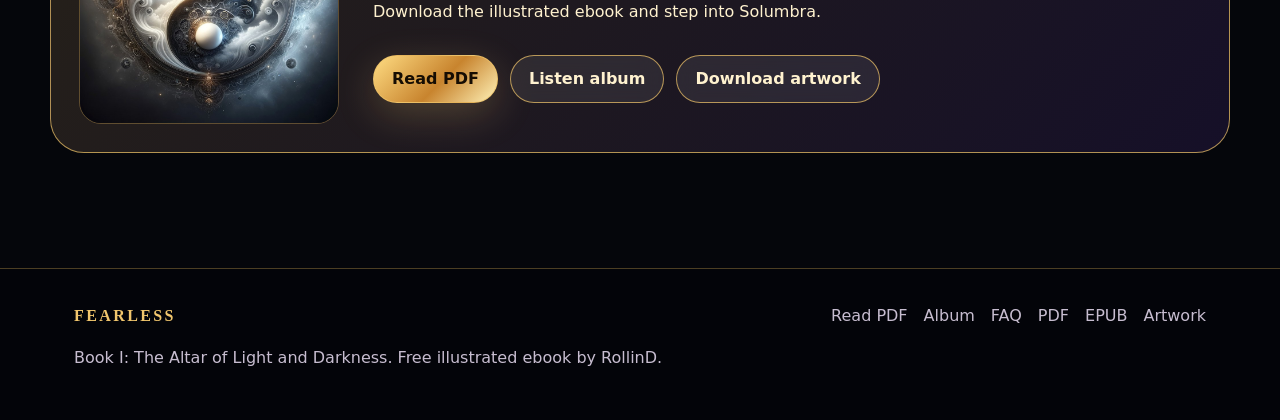
==== commit b4f08a7a: "Refine reader album and admin controls" ====
--- a/index.html
+++ b/index.html
@@ -9,8 +9,10 @@
     <meta property="og:title" content="Fearless: The Altar of Light and Darkness" />
     <meta property="og:description" content="A free illustrated philosophical fantasy ebook, cinematic artwork collection, and companion album by RollinD." />
     <meta property="og:type" content="website" />
-    <meta property="og:image" content="/assets/images/og-image.jpg" />
+    <meta property="og:image" content="https://fearless-free-ebook.vercel.app/assets/images/sigil-eye.jpg" />
+    <meta property="og:image:alt" content="A cosmic eye holding light and shadow in balance" />
     <meta name="twitter:card" content="summary_large_image" />
+    <meta name="twitter:image" content="https://fearless-free-ebook.vercel.app/assets/images/sigil-eye.jpg" />
     <link rel="icon" type="image/png" href="/favicon.png" />
     <link rel="manifest" href="/site.webmanifest" />
     <link rel="stylesheet" href="/styles.css" />
@@ -31,18 +33,22 @@
   <body>
     <a class="skip-link" href="#download">Skip to downloads</a>
     <header class="site-header" data-scroll-header>
+      <button class="menu-toggle" type="button" data-menu-toggle aria-label="Open menu" aria-expanded="false">
+        <span></span><span></span><span></span>
+      </button>
       <a class="brand" href="#top" aria-label="Fearless home">
         <img class="brand-logo" src="/assets/images/rollind-logo.jpg" alt="" width="36" height="36" />
         <span>Fearless</span>
       </a>
-      <nav class="nav" aria-label="Main navigation">
+      <a class="nav-cta admin-cta" href="/admin.html">Admin</a>
+      <nav class="nav" aria-label="Main navigation" data-menu-panel hidden>
         <a href="#book">Book</a>
         <a href="#album">Album</a>
         <a href="#vision">Vision</a>
         <a href="#gallery">Gallery</a>
         <a href="#series">Series</a>
         <a href="#faq">FAQ</a>
-        <a class="nav-cta" href="/read.html">Download free</a>
+        <a href="/downloads/Fearless_Book1_RollinD_Free_Ebook.pdf" target="_blank" rel="noopener" data-book-link>Read PDF</a>
       </nav>
     </header>
 
@@ -54,21 +60,23 @@
           <div class="hero-copy reveal">
             <p class="eyebrow">Book I of Fearless: Light and Darkness</p>
             <h1 id="hero-title">The Altar of Light and Darkness</h1>
-            <p class="hero-deck">A free illustrated philosophical fantasy by RollinD about courage, grief, wisdom, and the sacred work of integrating light and shadow.</p>
+            <p class="hero-deck">A free illustrated philosophical fantasy by RollinD about courage, grief, wisdom, and the sacred work of integrating light and shadow. For Cary Dortch. RIP Brother.</p>
             <div class="hero-actions" id="download">
-              <a class="button button-primary" href="/read.html">Read PDF</a>
-              <a class="button button-secondary" href="/downloads/Fearless_Book1_RollinD_Free_Ebook.epub" download>Download EPUB</a>
-              <a class="button button-secondary" href="#album">Listen album</a>
+              <a class="button button-primary" href="/downloads/Fearless_Book1_RollinD_Free_Ebook.pdf" target="_blank" rel="noopener" data-book-link>Read PDF</a>
+              <a class="button button-secondary" href="#album" data-start-album>Listen album</a>
               <a class="button button-secondary" href="#gallery">View artwork</a>
               <button class="button button-ghost" type="button" data-share>Share</button>
             </div>
             <p class="free-note">Free forever. No signup. No paywall. Read it, explore the art, and share it.</p>
           </div>
           <aside class="cover-card reveal delay-1" aria-label="Book cover">
-            <img src="/assets/images/cover-book.jpg" alt="Cover art for Fearless: The Altar of Light and Darkness by RollinD" width="1050" height="1440" />
+            <a class="cover-link" href="/downloads/Fearless_Book1_RollinD_Free_Ebook.pdf" target="_blank" rel="noopener" data-book-link aria-label="Open Fearless PDF in the browser">
+              <img src="/assets/images/cover-book.jpg" alt="Cover art for Fearless: The Altar of Light and Darkness by RollinD" width="1050" height="1440" />
+              <span>Open PDF</span>
+            </a>
             <div class="download-meta">
-              <span>PDF: ~35 MB</span>
-              <span>EPUB: ~28 MB</span>
+              <span>PDF: ~95 MB</span>
+              <a href="/downloads/Fearless_Book1_RollinD_Free_Ebook.epub" download>EPUB</a>
             </div>
           </aside>
         </div>
@@ -123,7 +131,7 @@
             “The sun does not simply switch on like a lamp; it bleeds into the sky, dragging a spectrum of bruised purples and hesitant golds across the horizon. Yet, we are taught to ignore the bleed. We are taught to wait for the binary.”
           </blockquote>
           <p>That is the heartbeat of the first book: stop reducing existence into easy opposites. Look harder. Stay longer. Learn from the contrast.</p>
-          <a class="inline-link" href="/read.html">Read the full free ebook</a>
+          <a class="inline-link" href="/downloads/Fearless_Book1_RollinD_Free_Ebook.pdf" target="_blank" rel="noopener" data-book-link>Read the full free ebook</a>
         </div>
       </section>
 
@@ -134,11 +142,12 @@
             <h2 id="album-title">RollinD turns the world of Fearless into sound.</h2>
             <p>A public companion playlist with 18 tracks, direct MP3 links, cover graphics, and looping song videos.</p>
           </div>
-          <figure class="album-product reveal delay-1">
+          <a class="album-product reveal delay-1" href="/downloads/Fearless_RollinD_Companion_Album_MP3s.zip" download aria-label="Download the full RollinD companion album">
             <img src="/assets/images/album-case.png" alt="Fearless companion album art with jewel case packaging by RollinD" width="1254" height="1254" />
-          </figure>
+            <span>Download full album</span>
+          </a>
           <div class="album-player reveal delay-1" data-album-player>
-            <div class="album-stage">
+            <div class="album-stage" data-album-stage>
               <video class="album-video" data-album-video autoplay muted loop playsinline></video>
               <img class="album-fallback" data-album-fallback alt="" />
               <div class="album-stage-shade" role="presentation"></div>
@@ -148,6 +157,10 @@
                 <p data-album-caption>Gathering the playlist.</p>
                 <div class="album-tags" data-album-tags></div>
               </div>
+              <div class="album-skip-controls" aria-label="Album controls">
+                <button type="button" data-album-prev aria-label="Previous song">‹</button>
+                <button type="button" data-album-next aria-label="Next song">›</button>
+              </div>
             </div>
             <div class="album-panel">
               <div class="album-cover-line">
@@ -184,7 +197,7 @@
           <p>These images carry the visual language of Fearless: ancient-future architecture, cosmic light, integrated shadow, gold-framed symbolism, and the pressure of balance.</p>
           <div class="gallery-actions">
             <a class="button button-primary" href="/downloads/Fearless_Book1_RollinD_FullRes_Images.zip" download>Download image collection</a>
-            <a class="button button-secondary" href="/read.html">Read the ebook</a>
+            <a class="button button-secondary" href="/downloads/Fearless_Book1_RollinD_Free_Ebook.pdf" target="_blank" rel="noopener" data-book-link>Read the ebook</a>
           </div>
         </div>
         <div class="book-art-grid shell" aria-label="Fearless book artwork gallery">
@@ -295,9 +308,8 @@
             <h2>Begin Book I now.</h2>
             <p>Download the illustrated ebook and step into Solumbra.</p>
             <div class="hero-actions">
-              <a class="button button-primary" href="/read.html">Read PDF</a>
-              <a class="button button-secondary" href="/downloads/Fearless_Book1_RollinD_Free_Ebook.epub" download>Download EPUB</a>
-              <a class="button button-secondary" href="#album">Listen album</a>
+              <a class="button button-primary" href="/downloads/Fearless_Book1_RollinD_Free_Ebook.pdf" target="_blank" rel="noopener" data-book-link>Read PDF</a>
+              <a class="button button-secondary" href="#album" data-start-album>Listen album</a>
               <a class="button button-secondary" href="/downloads/Fearless_Book1_RollinD_FullRes_Images.zip" download>Download artwork</a>
             </div>
           </div>
@@ -312,10 +324,10 @@
           <p>Book I: The Altar of Light and Darkness. Free illustrated ebook by RollinD.</p>
         </div>
         <div>
-          <a href="/read.html">Read PDF</a>
+          <a href="/downloads/Fearless_Book1_RollinD_Free_Ebook.pdf" target="_blank" rel="noopener" data-book-link>Read PDF</a>
           <a href="#album">Album</a>
           <a href="#faq">FAQ</a>
-          <a href="/read.html">PDF</a>
+          <a href="/downloads/Fearless_Book1_RollinD_Free_Ebook.pdf" target="_blank" rel="noopener" data-book-link>PDF</a>
           <a href="/downloads/Fearless_Book1_RollinD_Free_Ebook.epub" download>EPUB</a>
           <a href="/downloads/Fearless_Book1_RollinD_FullRes_Images.zip" download>Artwork</a>
         </div>
--- a/styles.css
+++ b/styles.css
@@ -56,15 +56,23 @@
   transition: background .25s ease, border-color .25s ease, backdrop-filter .25s ease;
 }
 .site-header.scrolled { background: rgba(5, 6, 11, .82); border-bottom-color: var(--line); backdrop-filter: blur(18px); }
-.brand { display: flex; align-items: center; gap: 10px; font-family: Georgia, serif; letter-spacing: .14em; text-transform: uppercase; font-weight: 700; }
+.brand { display: flex; align-items: center; gap: 10px; margin-right: auto; font-family: Georgia, serif; letter-spacing: .14em; text-transform: uppercase; font-weight: 700; }
 .brand-logo { width: 34px; height: 34px; border: 1px solid rgba(241,198,109,.36); border-radius: 50%; object-fit: cover; object-position: center; box-shadow: 0 0 22px rgba(241,198,109,.18); }
-.nav { display: flex; align-items: center; gap: 18px; font-size: .88rem; color: var(--muted); }
+.menu-toggle { display: inline-grid; gap: 5px; place-content: center; width: 44px; height: 44px; border: 1px solid rgba(241,198,109,.32); border-radius: 50%; background: rgba(5,6,11,.46); color: var(--cream); cursor: pointer; }
+.menu-toggle span { display: block; width: 18px; height: 2px; border-radius: 999px; background: var(--cream); transition: transform .2s ease, opacity .2s ease; }
+.menu-toggle[aria-expanded="true"] span:nth-child(1) { transform: translateY(7px) rotate(45deg); }
+.menu-toggle[aria-expanded="true"] span:nth-child(2) { opacity: 0; }
+.menu-toggle[aria-expanded="true"] span:nth-child(3) { transform: translateY(-7px) rotate(-45deg); }
+.admin-cta { margin-left: auto; }
+.nav { position: fixed; top: 72px; left: clamp(14px, 3vw, 44px); z-index: 51; display: grid; gap: 8px; width: min(300px, calc(100vw - 28px)); padding: 12px; border: 1px solid var(--line); border-radius: 20px; background: rgba(5,6,11,.92); box-shadow: 0 22px 70px rgba(0,0,0,.42); backdrop-filter: blur(18px); font-size: .95rem; color: var(--muted); }
+.nav[hidden] { display: none; }
+.nav a { min-height: 44px; display: flex; align-items: center; padding: 0 12px; border-radius: 12px; background: rgba(255,255,255,.035); }
 .nav a { transition: color .2s ease; }
-.nav a:hover { color: var(--gold); }
+.nav a:hover { color: var(--gold); background: rgba(241,198,109,.09); }
 .nav-cta { color: #100904 !important; background: linear-gradient(135deg, var(--gold), #fff0b8); padding: 9px 14px; border-radius: 999px; font-weight: 800; }
 .hero { min-height: 100svh; position: relative; display: grid; place-items: center; padding: 120px 0 80px; overflow: hidden; }
-.hero-bg { position: absolute; inset: 0; background-image: url('/assets/images/hero-duality.jpg'); background-size: cover; background-position: center; transform: scale(1.03); filter: saturate(1.15) contrast(1.06); opacity: .74; }
-.hero-vignette { position: absolute; inset: 0; background: radial-gradient(circle at 70% 45%, transparent 0, rgba(5,6,11,.3) 38%, rgba(5,6,11,.92) 83%), linear-gradient(90deg, rgba(5,6,11,.92), rgba(5,6,11,.35) 52%, rgba(5,6,11,.82)); }
+.hero-bg { position: absolute; inset: 0; background-image: url('/assets/images/sigil-eye.jpg'); background-size: cover; background-position: center; transform: scale(1.04); filter: saturate(1.15) contrast(1.06); opacity: .88; }
+.hero-vignette { position: absolute; inset: 0; background: radial-gradient(circle at 53% 40%, rgba(5,6,11,.05) 0, rgba(5,6,11,.18) 34%, rgba(5,6,11,.9) 84%), linear-gradient(90deg, rgba(5,6,11,.94), rgba(5,6,11,.34) 52%, rgba(5,6,11,.86)); }
 .hero-grid { position: relative; display: grid; grid-template-columns: minmax(0, 1fr) minmax(240px, 360px); gap: clamp(28px, 5vw, 70px); align-items: center; }
 .eyebrow { color: var(--gold); letter-spacing: .18em; text-transform: uppercase; font-size: .76rem; font-weight: 800; margin: 0 0 12px; }
 h1, h2, h3 { font-family: Georgia, "Times New Roman", serif; line-height: 1.04; margin: 0; font-weight: 700; }
@@ -80,8 +88,12 @@
 .button-ghost { color: var(--cream); background: transparent; }
 .free-note { color: var(--muted); margin-top: 14px; }
 .cover-card { justify-self: center; width: min(100%, 360px); background: linear-gradient(180deg, rgba(255,255,255,.1), rgba(255,255,255,.04)); border: 1px solid var(--line); border-radius: 24px; padding: 14px; box-shadow: 0 30px 90px rgba(0,0,0,.55); transform: perspective(1200px) rotateY(-6deg) rotateX(2deg); }
+.cover-link { position: relative; display: block; border-radius: 16px; overflow: hidden; }
 .cover-card img { width: 100%; height: auto; max-height: min(66svh, 560px); object-fit: contain; border-radius: 16px; border: 1px solid rgba(255,255,255,.18); }
+.cover-link span { position: absolute; left: 12px; right: 12px; bottom: 12px; display: inline-flex; align-items: center; justify-content: center; min-height: 42px; border: 1px solid rgba(241,198,109,.5); border-radius: 999px; background: rgba(5,6,11,.68); color: var(--gold); font-weight: 900; backdrop-filter: blur(12px); }
+.cover-link:hover img { filter: saturate(1.08) contrast(1.04); }
 .download-meta { display: flex; justify-content: space-between; gap: 12px; color: var(--muted); font-size: .8rem; padding: 12px 4px 2px; }
+.download-meta a { color: var(--gold); font-weight: 800; }
 .trust-strip { border-top: 1px solid var(--line); border-bottom: 1px solid var(--line); background: rgba(5,6,11,.76); backdrop-filter: blur(18px); }
 .stats-grid { display: grid; grid-template-columns: repeat(4, 1fr); gap: 1px; }
 .stats-grid div { padding: 22px 20px; border-left: 1px solid var(--line); }
@@ -106,10 +118,11 @@
 .inline-link { color: var(--gold); border-bottom: 1px solid var(--gold); font-weight: 800; }
 .album-section { position: relative; overflow: hidden; background: radial-gradient(circle at 20% 18%, rgba(111,184,255,.17), transparent 30%), radial-gradient(circle at 88% 12%, rgba(241,198,109,.12), transparent 24%), #05060d; border-block: 1px solid var(--line); }
 .album-shell { position: relative; }
-.album-product { max-width: 760px; margin: -18px auto 34px; border: 1px solid rgba(241,198,109,.3); border-radius: 24px; overflow: hidden; background: #020204; box-shadow: 0 30px 90px rgba(0,0,0,.42); }
+.album-product { position: relative; display: block; max-width: 760px; margin: -18px auto 34px; border: 1px solid rgba(241,198,109,.3); border-radius: 24px; overflow: hidden; background: #020204; box-shadow: 0 30px 90px rgba(0,0,0,.42); }
 .album-product img { width: 100%; height: auto; aspect-ratio: 1 / 1; object-fit: cover; }
-.album-player { display: grid; grid-template-columns: minmax(0, 1.18fr) minmax(320px, .82fr); gap: 18px; align-items: stretch; }
-.album-stage { position: relative; min-height: 690px; overflow: hidden; border: 1px solid var(--line-strong); border-radius: 28px; background: #05060b; box-shadow: 0 34px 90px rgba(0,0,0,.5); }
+.album-product span { position: absolute; left: 18px; right: 18px; bottom: 18px; display: inline-flex; justify-content: center; align-items: center; min-height: 50px; border: 1px solid rgba(241,198,109,.58); border-radius: 999px; background: rgba(5,6,11,.7); color: var(--gold); font-weight: 950; backdrop-filter: blur(14px); box-shadow: 0 16px 42px rgba(0,0,0,.38); }
+.album-player { display: grid; grid-template-columns: minmax(280px, 520px) minmax(320px, .9fr); gap: 18px; align-items: start; justify-content: center; }
+.album-stage { position: relative; width: min(100%, 520px); aspect-ratio: 9 / 16; justify-self: center; overflow: hidden; border: 1px solid var(--line-strong); border-radius: 28px; background: #05060b; box-shadow: 0 34px 90px rgba(0,0,0,.5); }
 .album-video, .album-fallback { position: absolute; inset: 0; width: 100%; height: 100%; object-fit: cover; }
 .album-video { z-index: 1; opacity: 1; filter: saturate(1.08) contrast(1.03); }
 .album-fallback { z-index: 0; opacity: 1; filter: saturate(1.08) contrast(1.03); }
@@ -121,7 +134,10 @@
 .album-tags { display: none; }
 .album-tags { flex-wrap: wrap; gap: 8px; margin-top: 18px; }
 .album-tags span { max-width: 100%; padding: 7px 10px; border: 1px solid rgba(241,198,109,.35); border-radius: 999px; background: rgba(5,6,11,.66); color: var(--gold); font-size: .76rem; font-weight: 800; overflow-wrap: anywhere; }
-.album-panel { display: flex; flex-direction: column; gap: 16px; height: 690px; min-height: 690px; padding: 18px; border: 1px solid var(--line); border-radius: 28px; background: linear-gradient(180deg, rgba(255,255,255,.075), rgba(255,255,255,.03)); box-shadow: 0 24px 70px rgba(0,0,0,.32); }
+.album-skip-controls { position: absolute; inset: 0; z-index: 4; pointer-events: none; display: flex; align-items: center; justify-content: space-between; padding: 0 12px; }
+.album-skip-controls button { pointer-events: auto; display: grid; place-items: center; width: 48px; height: 48px; border: 1px solid rgba(241,198,109,.5); border-radius: 50%; background: rgba(5,6,11,.58); color: var(--cream); font-size: 2.4rem; line-height: 1; cursor: pointer; backdrop-filter: blur(12px); transition: transform .2s ease, background .2s ease; }
+.album-skip-controls button:hover { transform: translateY(-1px); background: rgba(241,198,109,.16); }
+.album-panel { display: flex; flex-direction: column; gap: 16px; max-height: min(920px, 92svh); padding: 18px; border: 1px solid var(--line); border-radius: 28px; background: linear-gradient(180deg, rgba(255,255,255,.075), rgba(255,255,255,.03)); box-shadow: 0 24px 70px rgba(0,0,0,.32); }
 .album-cover-line { display: grid; grid-template-columns: 112px minmax(0, 1fr); gap: 16px; align-items: center; }
 .album-cover-line img { width: 112px; height: 112px; object-fit: cover; border: 1px solid var(--line); border-radius: 18px; background: #111; }
 .album-cover-line p { margin: 8px 0 0; color: var(--muted); }
@@ -181,7 +197,7 @@
 .footer-grid a:hover { color: var(--gold); }
 .toast { position: fixed; bottom: 18px; right: 18px; padding: 12px 16px; background: rgba(5,6,11,.9); border: 1px solid var(--line); border-radius: 999px; color: var(--gold); opacity: 0; transform: translateY(8px); transition: opacity .2s ease, transform .2s ease; z-index: 80; }
 .toast.show { opacity: 1; transform: translateY(0); }
-.art-lightbox { position: fixed; inset: 0; z-index: 100; display: grid; grid-template-columns: 64px minmax(0, 1fr) 64px; align-items: center; gap: 14px; padding: clamp(16px, 3vw, 34px); background: rgba(3,4,9,.9); backdrop-filter: blur(18px); }
+.art-lightbox { position: fixed; inset: 0; z-index: 100; display: grid; grid-template-columns: 64px minmax(0, 1fr) 64px; align-items: center; gap: 14px; padding: clamp(16px, 3vw, 34px); background: rgba(0,0,0,.7); }
 .art-lightbox[hidden] { display: none; }
 .lightbox-frame { margin: 0 auto; width: min(100%, 1120px); max-height: calc(100svh - 80px); display: grid; grid-template-rows: minmax(0, 1fr) auto; border: 1px solid rgba(241,198,109,.45); border-radius: 18px; overflow: hidden; background: rgba(5,6,11,.88); box-shadow: 0 34px 100px rgba(0,0,0,.7); }
 .lightbox-frame img { width: 100%; max-height: calc(100svh - 146px); object-fit: contain; background: #020204; }
@@ -204,19 +220,24 @@
 .reader-status { grid-column: 1 / -1; margin: 2px 2px 0; color: var(--muted); font-size: .88rem; text-align: right; }
 .reader-frame-shell { padding-bottom: 30px; }
 .pdf-frame { display: block; width: 100%; height: min(86svh, 980px); min-height: 680px; border: 1px solid var(--line-strong); border-radius: 24px; background: #12131b; box-shadow: 0 34px 100px rgba(0,0,0,.48); }
+.admin-main { min-height: 100svh; display: grid; place-items: center; padding-top: 120px; padding-bottom: 70px; }
+.admin-card { width: min(100%, 760px); padding: clamp(24px, 5vw, 54px); border: 1px solid var(--line); border-radius: 28px; background: radial-gradient(circle at 12% 0, rgba(241,198,109,.13), transparent 32%), rgba(7,8,15,.84); box-shadow: 0 30px 90px rgba(0,0,0,.42); }
+.admin-card h1 { font-size: clamp(2.6rem, 7vw, 5rem); }
+.admin-form-row, .admin-actions { display: flex; flex-wrap: wrap; gap: 12px; margin-top: 20px; }
+.admin-label { display: grid; gap: 8px; margin-top: 22px; color: var(--gold); font-weight: 900; }
+.admin-label input, .admin-form-row input { width: 100%; min-height: 50px; border: 1px solid rgba(241,198,109,.34); border-radius: 16px; background: rgba(255,255,255,.07); color: var(--cream); font: inherit; padding: 0 14px; outline: none; }
+.admin-form-row input { flex: 1 1 180px; }
+.admin-status { min-height: 1.5em; color: var(--muted); }
 .reveal { opacity: 0; transform: translateY(24px); transition: opacity .7s ease, transform .7s ease; }
 .reveal.visible { opacity: 1; transform: translateY(0); }
 .delay-1 { transition-delay: .12s; }
 .delay-2 { transition-delay: .22s; }
 @media (max-width: 920px) {
-  .nav a:not(.nav-cta) { display: none; }
   .hero-grid, .split-section, .author-grid, .final-card, .album-player, .reader-hero { grid-template-columns: 1fr; }
   .cover-card { max-width: 340px; transform: none; }
   .stats-grid { grid-template-columns: repeat(2, 1fr); }
   .vision-grid, .gallery-grid, .faq-grid { grid-template-columns: 1fr; }
-  .album-stage, .album-panel { min-height: auto; }
-  .album-stage { aspect-ratio: 9 / 12; }
-  .album-panel { height: auto; }
+  .album-panel { max-height: none; }
   .album-list { max-height: 460px; }
   .book-art-grid { grid-template-columns: repeat(3, minmax(0, 1fr)); }
   .gallery-item, .gallery-item.tall { min-height: 360px; grid-row: auto; }
@@ -229,6 +250,7 @@
   .site-header { padding: 12px 14px; }
   .brand { letter-spacing: .08em; }
   .brand-logo { width: 28px; height: 28px; }
+  .menu-toggle { width: 40px; height: 40px; }
   .nav-cta { padding: 8px 10px; }
   .hero { padding-top: 98px; }
   h1 { font-size: 3.2rem; }
@@ -239,7 +261,7 @@
   .album-product { border-radius: 18px; margin-bottom: 24px; }
   .stats-grid { grid-template-columns: 1fr; }
   .stats-grid div { border-right: 1px solid var(--line); }
-  .album-stage { aspect-ratio: 9 / 13; border-radius: 22px; }
+  .album-stage { aspect-ratio: 9 / 16; border-radius: 22px; }
   .album-now { inset: 14px auto auto 14px; padding: 0; }
   .album-now .eyebrow { min-height: 32px; padding-inline: 10px; font-size: .68rem; }
   .album-panel { padding: 14px; border-radius: 22px; }
@@ -266,6 +288,8 @@
   .reader-page-control { grid-column: 1 / -1; justify-content: space-between; }
   .reader-status { text-align: left; }
   .pdf-frame { min-height: 620px; height: 78svh; border-radius: 18px; }
+  .admin-main { padding-top: 92px; }
+  .admin-form-row .button, .admin-actions .button { width: 100%; }
 }
 @media (prefers-reduced-motion: reduce) {
   * { scroll-behavior: auto !important; transition: none !important; animation: none !important; }
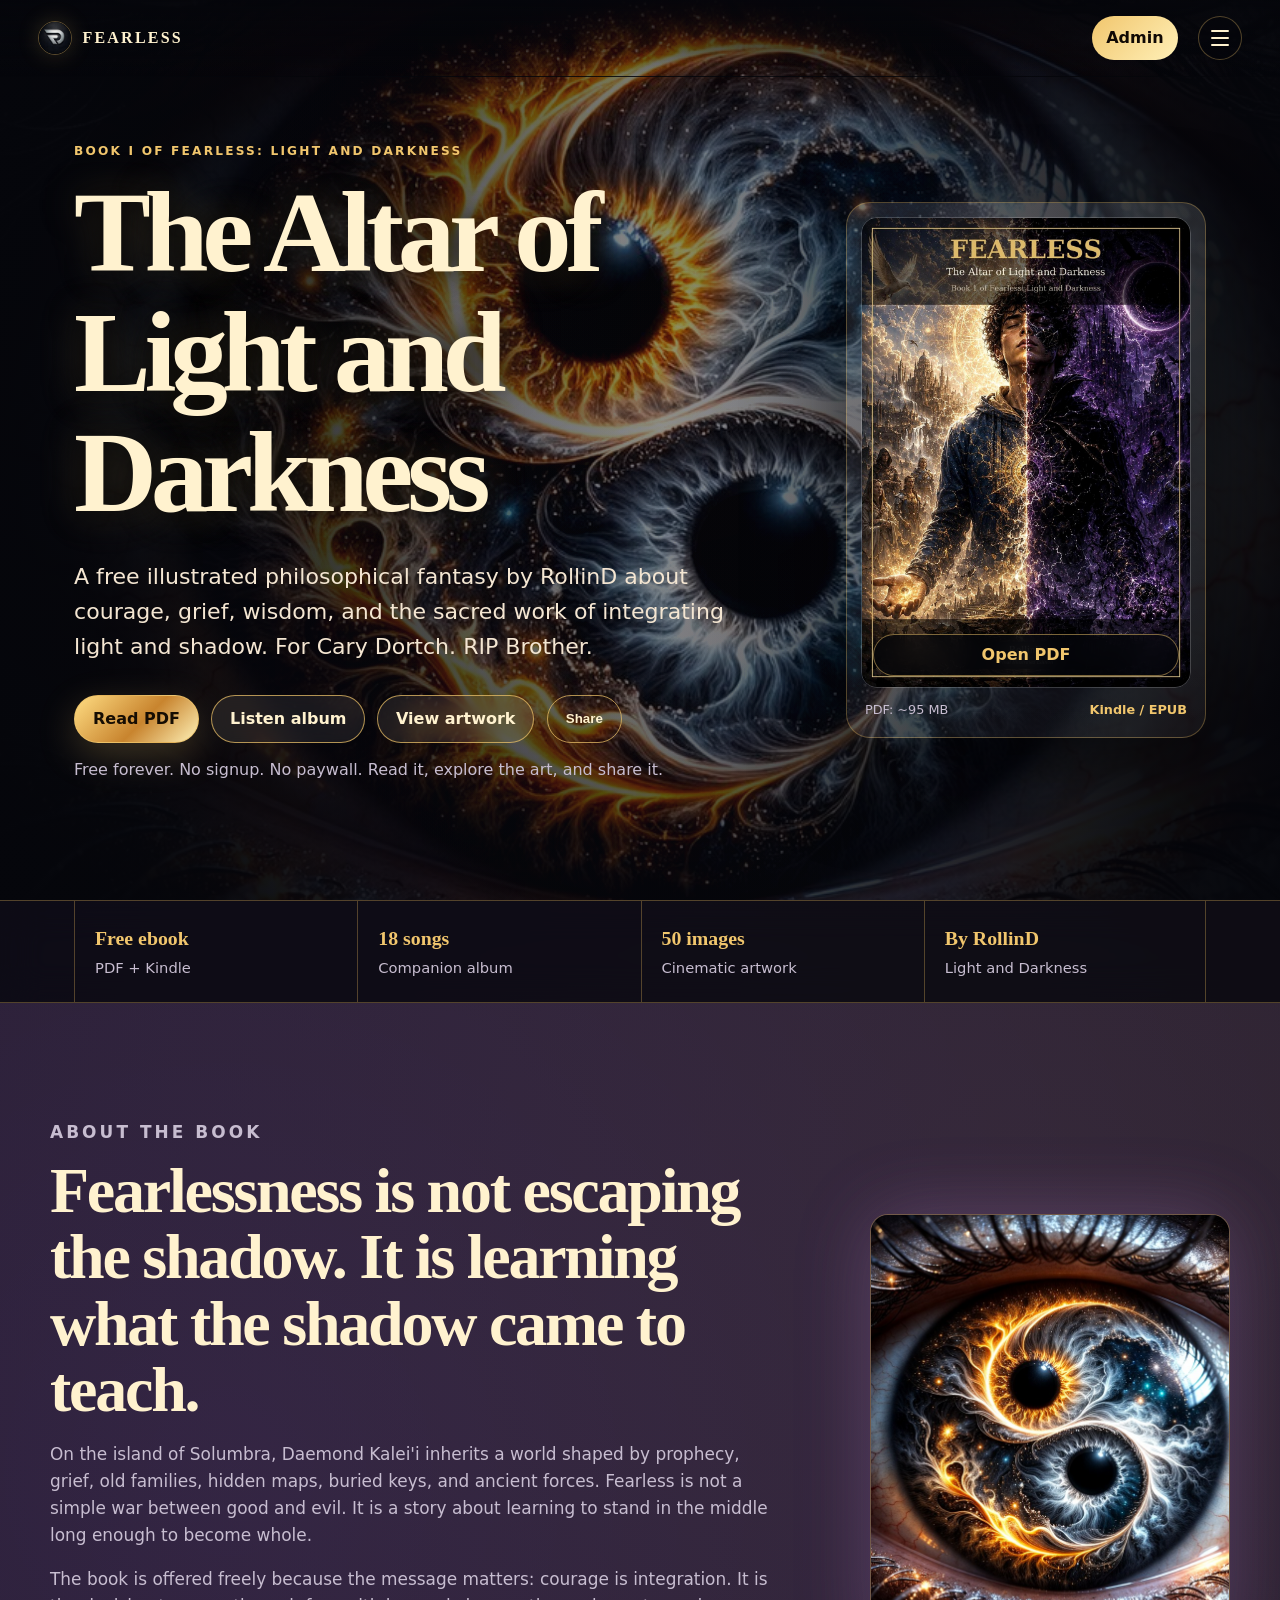
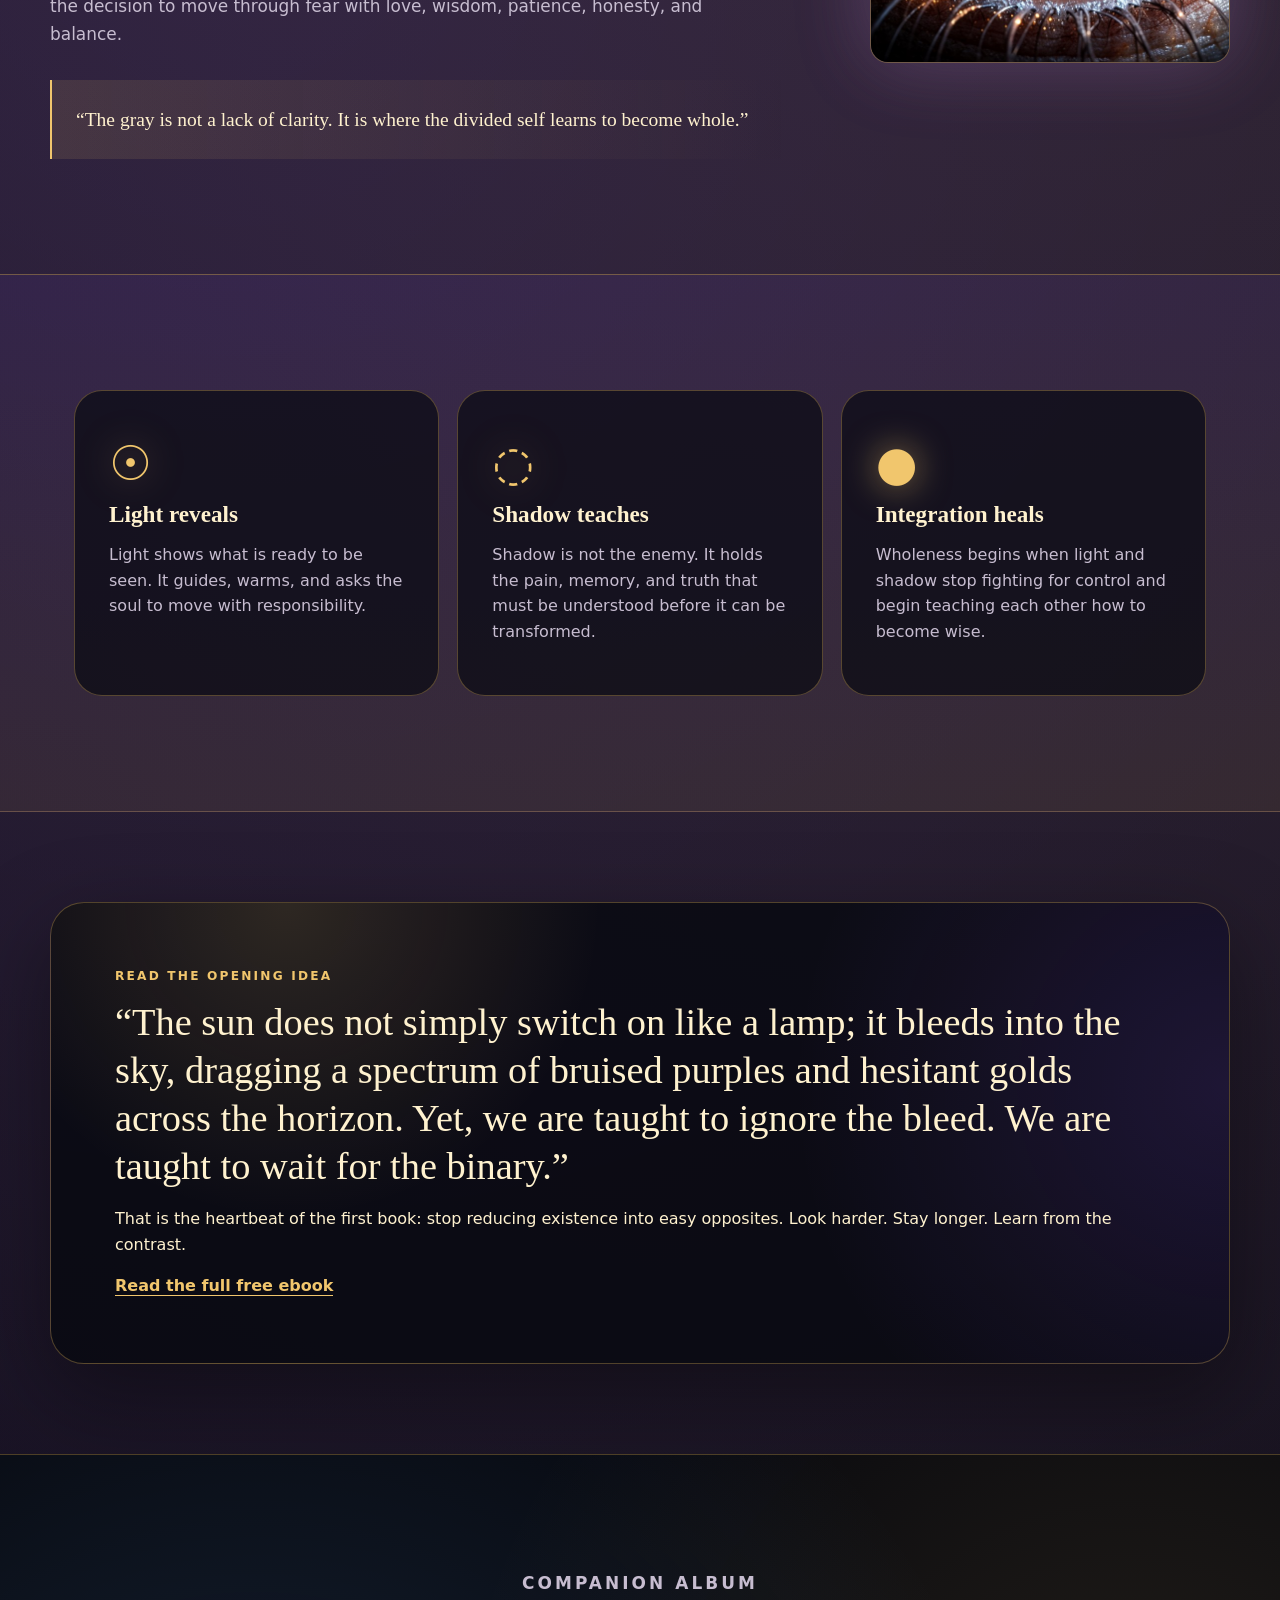
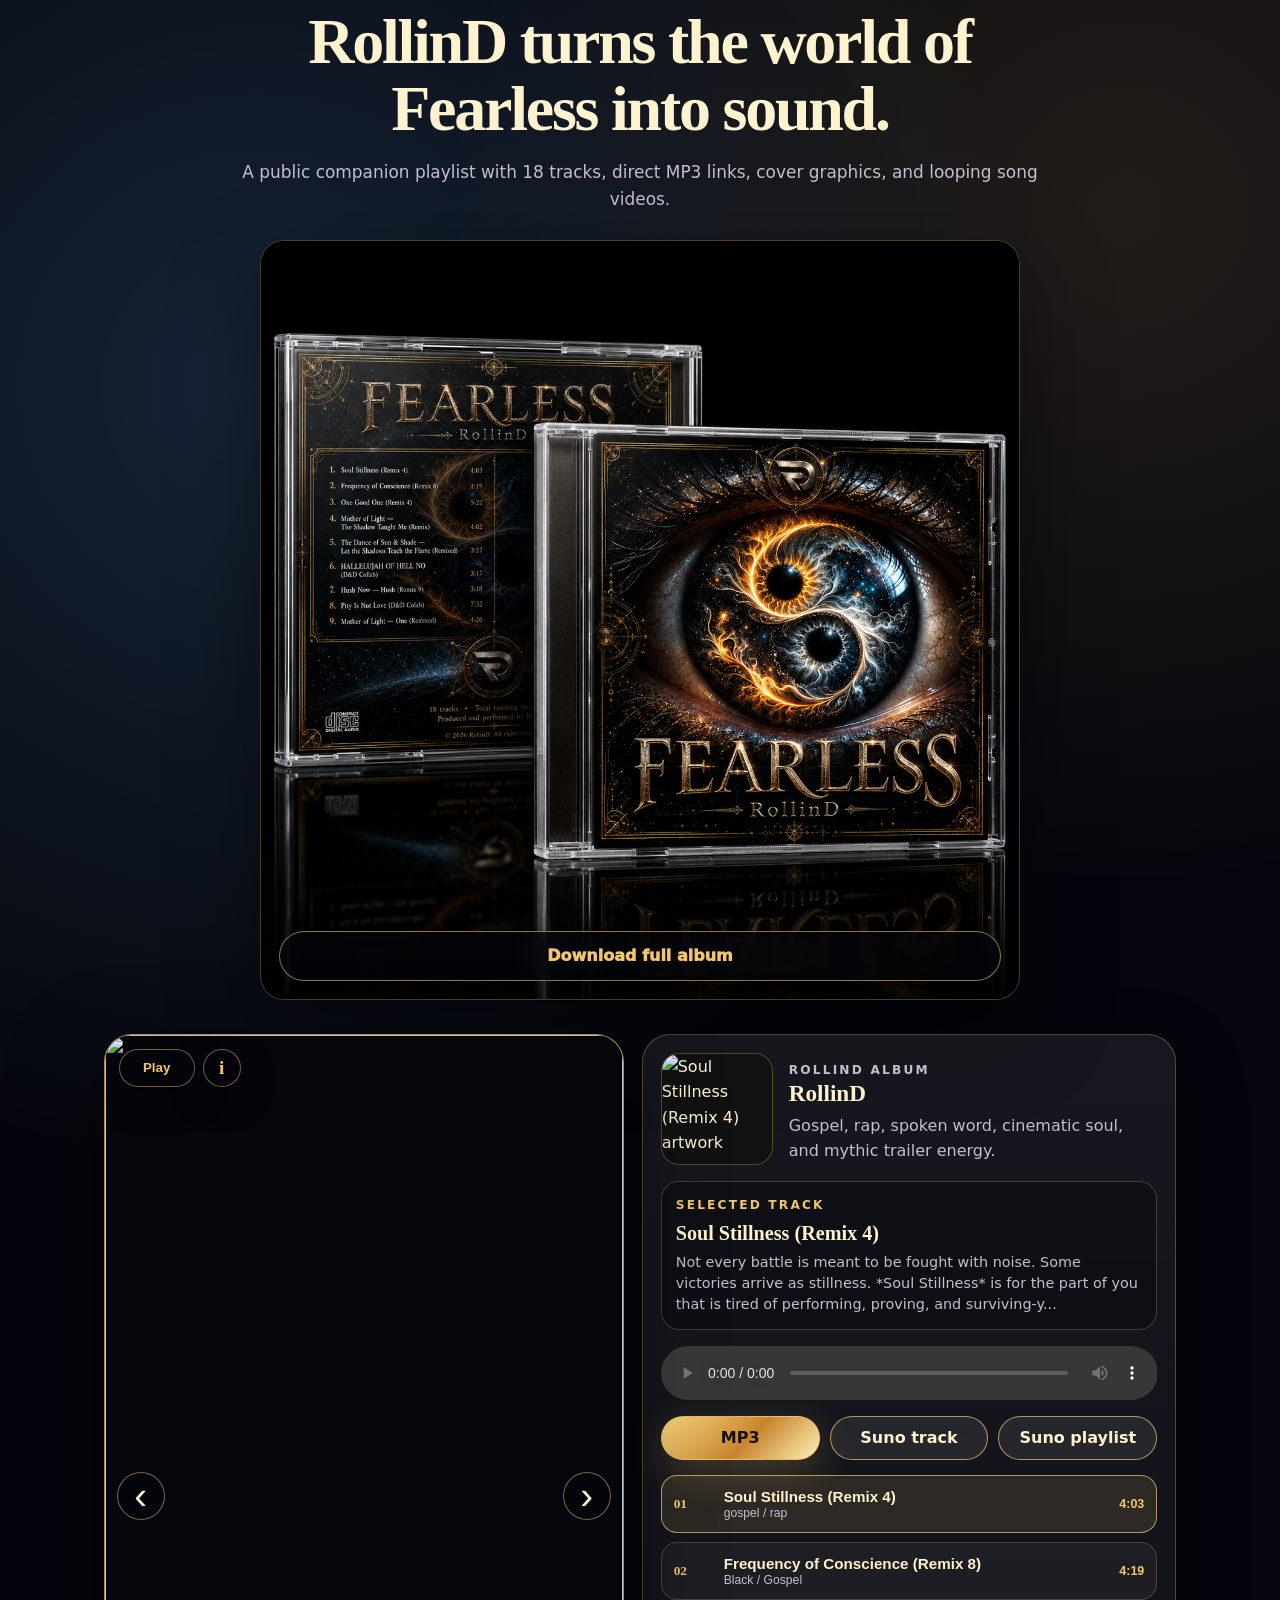
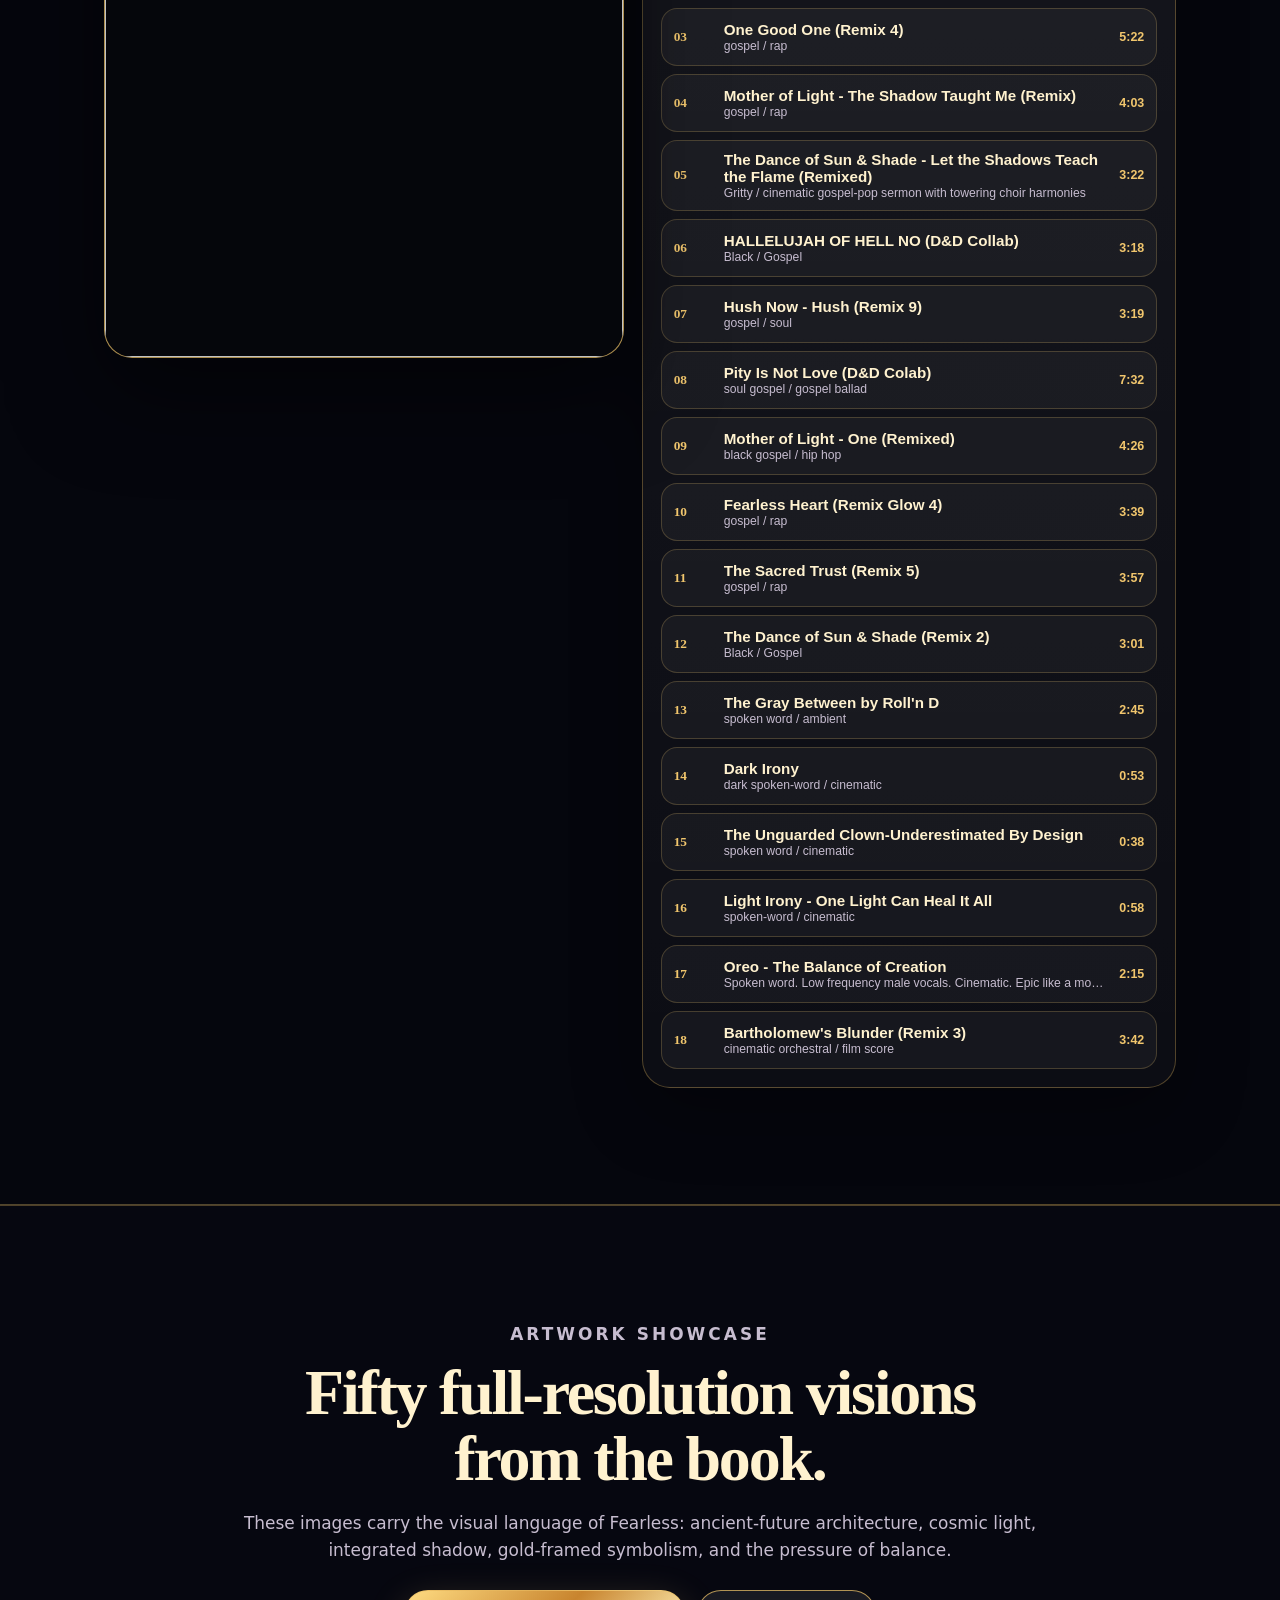
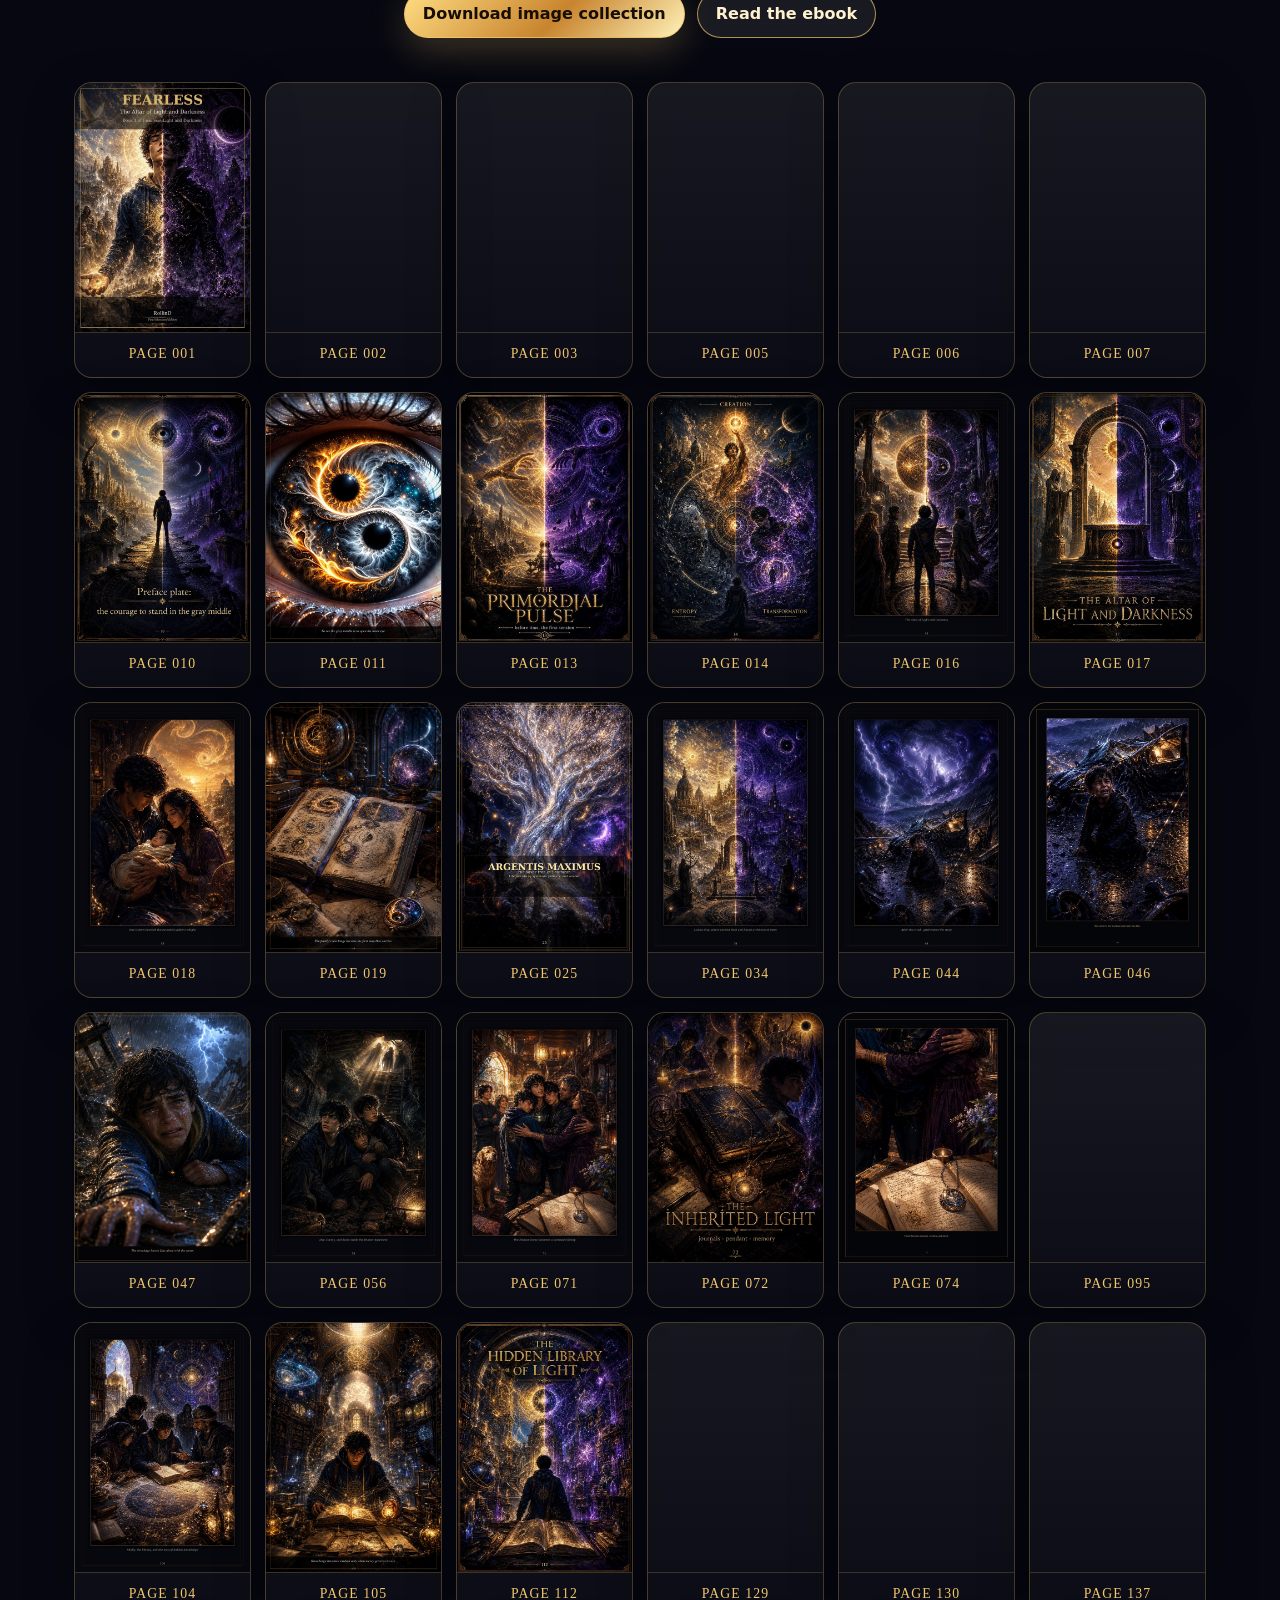
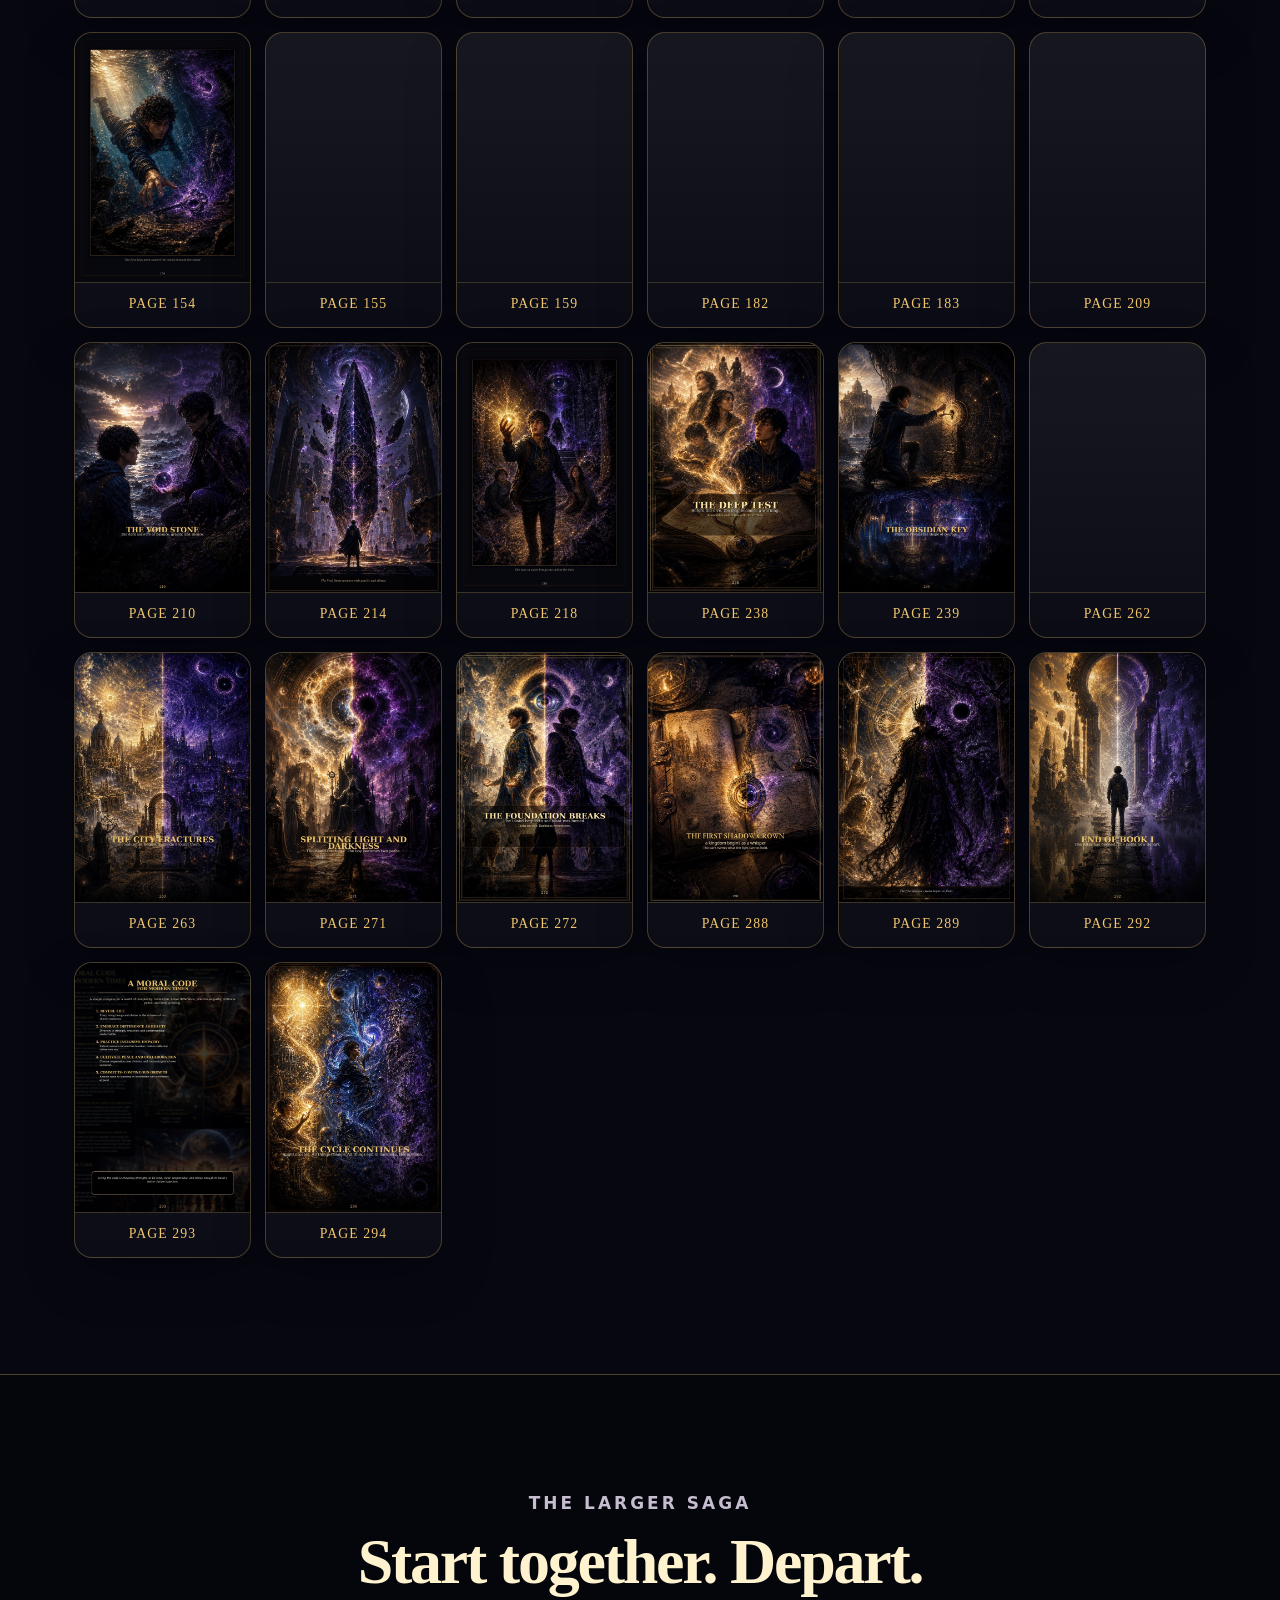
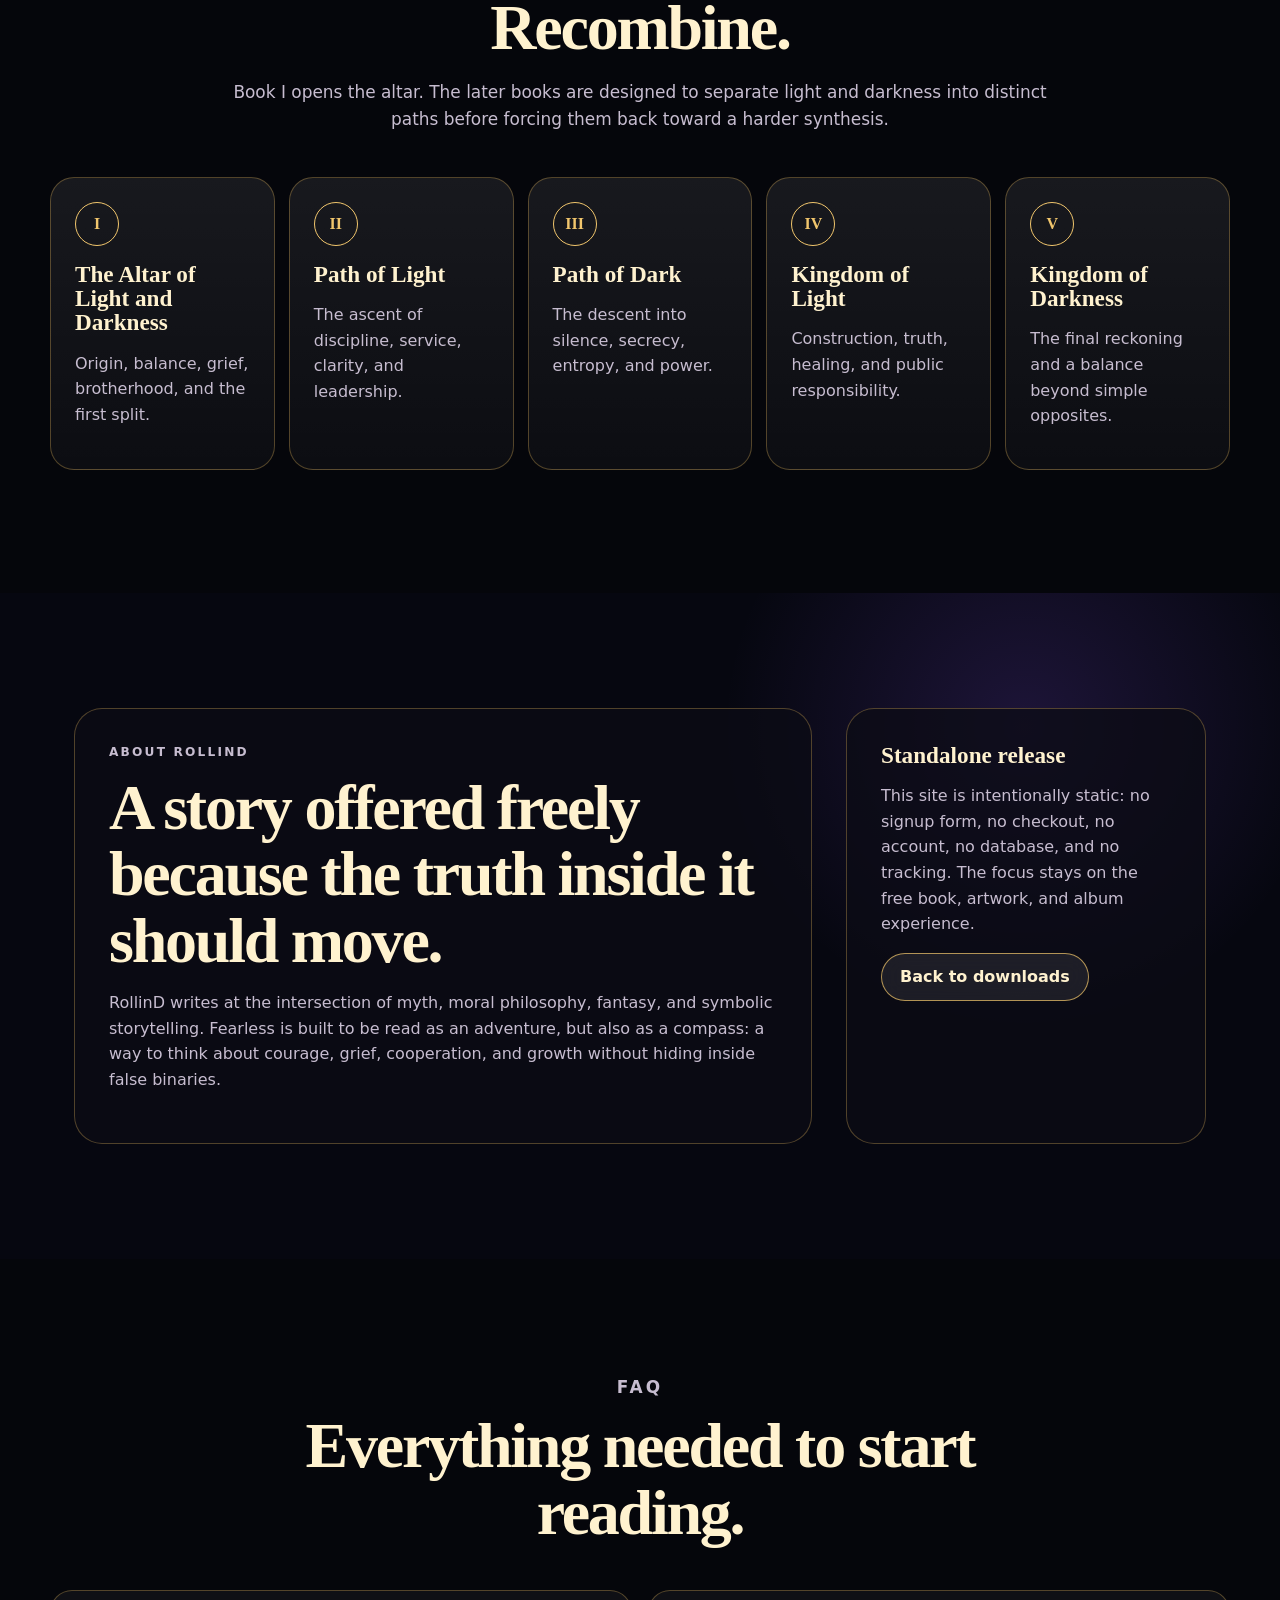
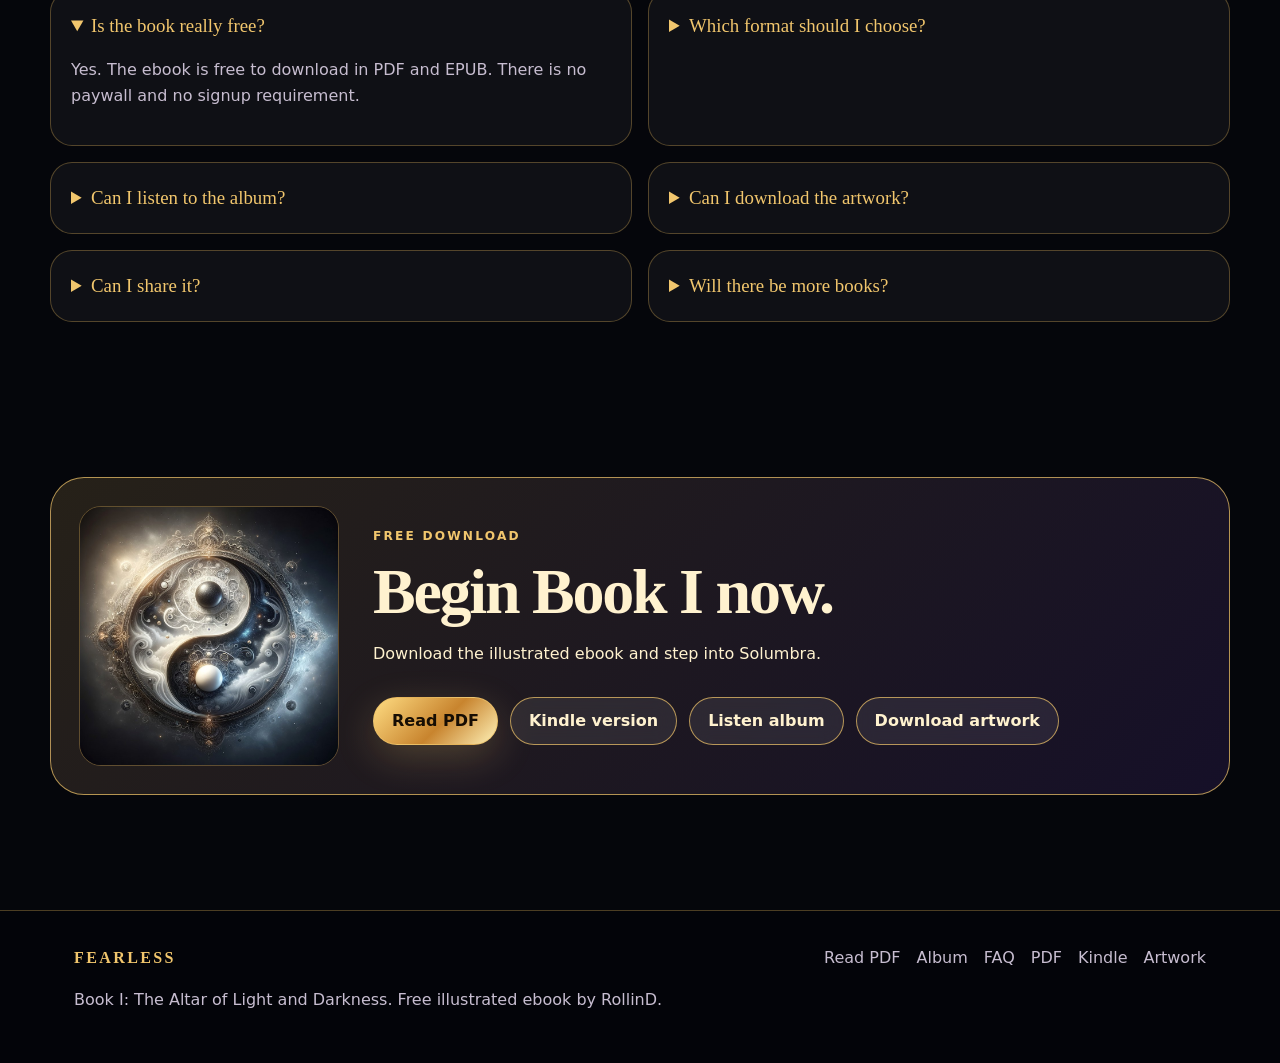
==== commit 6b08a4a1: "Polish album player admin and gallery UI" ====
--- a/index.html
+++ b/index.html
@@ -33,17 +33,18 @@
   <body>
     <a class="skip-link" href="#download">Skip to downloads</a>
     <header class="site-header" data-scroll-header>
-      <button class="menu-toggle" type="button" data-menu-toggle aria-label="Open menu" aria-expanded="false">
-        <span></span><span></span><span></span>
-      </button>
       <a class="brand" href="#top" aria-label="Fearless home">
         <img class="brand-logo" src="/assets/images/rollind-logo.jpg" alt="" width="36" height="36" />
         <span>Fearless</span>
       </a>
       <a class="nav-cta admin-cta" href="/admin.html">Admin</a>
+      <button class="menu-toggle" type="button" data-menu-toggle aria-label="Open menu" aria-expanded="false">
+        <span></span><span></span><span></span>
+      </button>
       <nav class="nav" aria-label="Main navigation" data-menu-panel hidden>
         <a href="#book">Book</a>
         <a href="#album">Album</a>
+        <a href="#video">Video</a>
         <a href="#vision">Vision</a>
         <a href="#gallery">Gallery</a>
         <a href="#series">Series</a>
@@ -76,7 +77,7 @@
             </a>
             <div class="download-meta">
               <span>PDF: ~95 MB</span>
-              <a href="/downloads/Fearless_Book1_RollinD_Free_Ebook.epub" download>EPUB</a>
+              <a href="/downloads/Fearless_Book1_RollinD_Free_Ebook.epub" download>Kindle / EPUB</a>
             </div>
           </aside>
         </div>
@@ -84,7 +85,7 @@
 
       <section class="trust-strip" aria-label="Book facts">
         <div class="shell stats-grid">
-          <div><strong>Free ebook</strong><span>PDF + EPUB</span></div>
+          <div><strong>Free ebook</strong><span>PDF + Kindle</span></div>
           <div><strong>18 songs</strong><span>Companion album</span></div>
           <div><strong>50 images</strong><span>Cinematic artwork</span></div>
           <div><strong>By RollinD</strong><span>Light and Darkness</span></div>
@@ -147,10 +148,15 @@
             <span>Download full album</span>
           </a>
           <div class="album-player reveal delay-1" data-album-player>
-            <div class="album-stage" data-album-stage>
+            <div class="album-stage" id="video" data-album-stage>
               <video class="album-video" data-album-video autoplay muted loop playsinline></video>
               <img class="album-fallback" data-album-fallback alt="" />
               <div class="album-stage-shade" role="presentation"></div>
+              <div class="album-top-controls" aria-label="Video player controls">
+                <button class="album-play-toggle" type="button" data-album-toggle aria-pressed="false">Play</button>
+                <span class="album-state" data-album-state hidden>Now Playing</span>
+                <button class="album-info-button" type="button" data-album-info aria-expanded="false" aria-label="Show lyrics">i</button>
+              </div>
               <div class="album-now">
                 <p class="eyebrow" data-album-kicker>Now playing</p>
                 <h3 data-album-title>Loading album...</h3>
@@ -160,6 +166,12 @@
               <div class="album-skip-controls" aria-label="Album controls">
                 <button type="button" data-album-prev aria-label="Previous song">‹</button>
                 <button type="button" data-album-next aria-label="Next song">›</button>
+              </div>
+              <div class="album-lyrics-panel" data-album-lyrics-panel hidden>
+                <button class="album-lyrics-close" type="button" data-album-lyrics-close aria-label="Close lyrics">×</button>
+                <p class="eyebrow">Lyrics</p>
+                <h3 data-album-lyrics-title>Loading album...</h3>
+                <p data-album-lyrics-text>Lyrics will appear here when available.</p>
               </div>
             </div>
             <div class="album-panel">
@@ -180,7 +192,7 @@
               <div class="album-links">
                 <a class="button button-primary" data-album-mp3 href="https://suno.com/playlist/88bd44ac-eb0c-4751-a865-f2a4597dc5bb" target="_blank" rel="noopener">MP3</a>
                 <a class="button button-secondary" data-album-suno href="https://suno.com/playlist/88bd44ac-eb0c-4751-a865-f2a4597dc5bb" target="_blank" rel="noopener">Suno track</a>
-                <a class="button button-secondary" href="https://suno.com/playlist/88bd44ac-eb0c-4751-a865-f2a4597dc5bb" target="_blank" rel="noopener">Full playlist</a>
+                <a class="button button-secondary" href="https://suno.com/playlist/88bd44ac-eb0c-4751-a865-f2a4597dc5bb" target="_blank" rel="noopener">Suno playlist</a>
               </div>
               <div class="album-list" data-album-list aria-label="RollinD album track list">
                 <p>Loading tracks...</p>
@@ -296,7 +308,6 @@
           <details><summary>Can I download the artwork?</summary><p>Yes. The artwork section includes a free image collection download with the full-resolution book images.</p></details>
           <details><summary>Can I share it?</summary><p>Yes. Share the website or the free ebook download links. Please keep the author credit intact.</p></details>
           <details><summary>Will there be more books?</summary><p>The intended series is five books. Book I is the beginning: the altar opens, and the paths of light and darkness begin to depart.</p></details>
-          <details><summary>Can this site be deployed on Vercel?</summary><p>Yes. This is a standalone static site. Upload it to a new GitHub repository and import that new repository into Vercel as a new project.</p></details>
         </div>
       </section>
 
@@ -309,6 +320,7 @@
             <p>Download the illustrated ebook and step into Solumbra.</p>
             <div class="hero-actions">
               <a class="button button-primary" href="/downloads/Fearless_Book1_RollinD_Free_Ebook.pdf" target="_blank" rel="noopener" data-book-link>Read PDF</a>
+              <a class="button button-secondary" href="/downloads/Fearless_Book1_RollinD_Free_Ebook.epub" download>Kindle version</a>
               <a class="button button-secondary" href="#album" data-start-album>Listen album</a>
               <a class="button button-secondary" href="/downloads/Fearless_Book1_RollinD_FullRes_Images.zip" download>Download artwork</a>
             </div>
@@ -328,7 +340,7 @@
           <a href="#album">Album</a>
           <a href="#faq">FAQ</a>
           <a href="/downloads/Fearless_Book1_RollinD_Free_Ebook.pdf" target="_blank" rel="noopener" data-book-link>PDF</a>
-          <a href="/downloads/Fearless_Book1_RollinD_Free_Ebook.epub" download>EPUB</a>
+          <a href="/downloads/Fearless_Book1_RollinD_Free_Ebook.epub" download>Kindle</a>
           <a href="/downloads/Fearless_Book1_RollinD_FullRes_Images.zip" download>Artwork</a>
         </div>
       </div>
--- a/styles.css
+++ b/styles.css
@@ -48,7 +48,6 @@
   z-index: 50;
   display: flex;
   align-items: center;
-  justify-content: space-between;
   gap: 20px;
   padding: 16px clamp(18px, 3vw, 44px);
   background: linear-gradient(to bottom, rgba(5, 6, 11, .88), rgba(5, 6, 11, .38), transparent);
@@ -56,15 +55,15 @@
   transition: background .25s ease, border-color .25s ease, backdrop-filter .25s ease;
 }
 .site-header.scrolled { background: rgba(5, 6, 11, .82); border-bottom-color: var(--line); backdrop-filter: blur(18px); }
-.brand { display: flex; align-items: center; gap: 10px; margin-right: auto; font-family: Georgia, serif; letter-spacing: .14em; text-transform: uppercase; font-weight: 700; }
+.brand { display: flex; align-items: center; gap: 10px; margin-right: auto; min-width: 0; font-family: Georgia, serif; letter-spacing: .14em; text-transform: uppercase; font-weight: 700; }
 .brand-logo { width: 34px; height: 34px; border: 1px solid rgba(241,198,109,.36); border-radius: 50%; object-fit: cover; object-position: center; box-shadow: 0 0 22px rgba(241,198,109,.18); }
 .menu-toggle { display: inline-grid; gap: 5px; place-content: center; width: 44px; height: 44px; border: 1px solid rgba(241,198,109,.32); border-radius: 50%; background: rgba(5,6,11,.46); color: var(--cream); cursor: pointer; }
 .menu-toggle span { display: block; width: 18px; height: 2px; border-radius: 999px; background: var(--cream); transition: transform .2s ease, opacity .2s ease; }
 .menu-toggle[aria-expanded="true"] span:nth-child(1) { transform: translateY(7px) rotate(45deg); }
 .menu-toggle[aria-expanded="true"] span:nth-child(2) { opacity: 0; }
 .menu-toggle[aria-expanded="true"] span:nth-child(3) { transform: translateY(-7px) rotate(-45deg); }
-.admin-cta { margin-left: auto; }
-.nav { position: fixed; top: 72px; left: clamp(14px, 3vw, 44px); z-index: 51; display: grid; gap: 8px; width: min(300px, calc(100vw - 28px)); padding: 12px; border: 1px solid var(--line); border-radius: 20px; background: rgba(5,6,11,.92); box-shadow: 0 22px 70px rgba(0,0,0,.42); backdrop-filter: blur(18px); font-size: .95rem; color: var(--muted); }
+.admin-cta { flex: 0 0 auto; }
+.nav { position: fixed; top: 72px; right: clamp(14px, 3vw, 44px); z-index: 51; display: grid; gap: 8px; width: min(300px, calc(100vw - 28px)); padding: 12px; border: 1px solid var(--line); border-radius: 20px; background: rgba(5,6,11,.92); box-shadow: 0 22px 70px rgba(0,0,0,.42); backdrop-filter: blur(18px); font-size: .95rem; color: var(--muted); }
 .nav[hidden] { display: none; }
 .nav a { min-height: 44px; display: flex; align-items: center; padding: 0 12px; border-radius: 12px; background: rgba(255,255,255,.035); }
 .nav a { transition: color .2s ease; }
@@ -127,7 +126,17 @@
 .album-video { z-index: 1; opacity: 1; filter: saturate(1.08) contrast(1.03); }
 .album-fallback { z-index: 0; opacity: 1; filter: saturate(1.08) contrast(1.03); }
 .album-stage-shade { display: none; }
-.album-now { position: absolute; inset: 18px auto auto 18px; z-index: 3; padding: 0; }
+.album-top-controls { position: absolute; inset: 14px 14px auto 14px; z-index: 6; display: grid; grid-template-columns: auto minmax(0, 1fr) auto; gap: 8px; align-items: center; pointer-events: none; }
+.album-play-toggle,
+.album-info-button,
+.album-state { display: inline-flex; align-items: center; justify-content: center; min-height: 38px; border: 1px solid rgba(241,198,109,.48); border-radius: 999px; background: rgba(5,6,11,.66); color: var(--gold); font-weight: 900; backdrop-filter: blur(12px); box-shadow: 0 12px 34px rgba(0,0,0,.35); }
+.album-play-toggle,
+.album-info-button { pointer-events: auto; cursor: pointer; }
+.album-play-toggle { min-width: 76px; padding: 0 14px; }
+.album-state { justify-self: start; padding: 0 12px; color: var(--cream); letter-spacing: .12em; text-transform: uppercase; font-size: .68rem; }
+.album-state[hidden] { display: none; }
+.album-info-button { width: 38px; padding: 0; font-family: Georgia, serif; font-size: 1.2rem; line-height: 1; }
+.album-now { display: none; position: absolute; inset: 18px auto auto 18px; z-index: 3; padding: 0; }
 .album-now .eyebrow { display: inline-flex; align-items: center; min-height: 34px; margin: 0; padding: 0 12px; border: 1px solid rgba(241,198,109,.48); border-radius: 999px; background: rgba(5,6,11,.62); backdrop-filter: blur(12px); color: var(--gold); box-shadow: 0 12px 34px rgba(0,0,0,.35); }
 .album-now h3,
 .album-now p:not(.eyebrow),
@@ -137,7 +146,12 @@
 .album-skip-controls { position: absolute; inset: 0; z-index: 4; pointer-events: none; display: flex; align-items: center; justify-content: space-between; padding: 0 12px; }
 .album-skip-controls button { pointer-events: auto; display: grid; place-items: center; width: 48px; height: 48px; border: 1px solid rgba(241,198,109,.5); border-radius: 50%; background: rgba(5,6,11,.58); color: var(--cream); font-size: 2.4rem; line-height: 1; cursor: pointer; backdrop-filter: blur(12px); transition: transform .2s ease, background .2s ease; }
 .album-skip-controls button:hover { transform: translateY(-1px); background: rgba(241,198,109,.16); }
-.album-panel { display: flex; flex-direction: column; gap: 16px; max-height: min(920px, 92svh); padding: 18px; border: 1px solid var(--line); border-radius: 28px; background: linear-gradient(180deg, rgba(255,255,255,.075), rgba(255,255,255,.03)); box-shadow: 0 24px 70px rgba(0,0,0,.32); }
+.album-lyrics-panel { position: absolute; inset: 0; z-index: 7; display: grid; grid-template-rows: auto auto minmax(0, 1fr); align-content: start; gap: 12px; padding: 64px 24px 24px; background: rgba(0,0,0,.72); color: var(--cream); backdrop-filter: blur(8px); overflow-y: auto; }
+.album-lyrics-panel[hidden] { display: none; }
+.album-lyrics-panel h3 { font-size: clamp(1.4rem, 4vw, 2.3rem); overflow-wrap: anywhere; }
+.album-lyrics-panel p:not(.eyebrow) { margin: 0; color: #fff5d8; font-size: clamp(.95rem, 2.2vw, 1.08rem); line-height: 1.55; white-space: pre-wrap; }
+.album-lyrics-close { position: absolute; top: 14px; right: 14px; width: 38px; height: 38px; border: 1px solid rgba(241,198,109,.48); border-radius: 50%; background: rgba(5,6,11,.66); color: var(--cream); font-size: 1.55rem; line-height: 1; cursor: pointer; }
+.album-panel { display: flex; flex-direction: column; gap: 16px; max-height: none; padding: 18px; border: 1px solid var(--line); border-radius: 28px; background: linear-gradient(180deg, rgba(255,255,255,.075), rgba(255,255,255,.03)); box-shadow: 0 24px 70px rgba(0,0,0,.32); }
 .album-cover-line { display: grid; grid-template-columns: 112px minmax(0, 1fr); gap: 16px; align-items: center; }
 .album-cover-line img { width: 112px; height: 112px; object-fit: cover; border: 1px solid var(--line); border-radius: 18px; background: #111; }
 .album-cover-line p { margin: 8px 0 0; color: var(--muted); }
@@ -149,7 +163,7 @@
 .album-panel audio { width: 100%; accent-color: var(--gold); }
 .album-links { display: grid; grid-template-columns: repeat(3, minmax(0, 1fr)); gap: 10px; }
 .album-links .button { min-height: 44px; padding-inline: 10px; text-align: center; }
-.album-list { display: grid; gap: 8px; min-height: 0; overflow-y: auto; padding-right: 4px; }
+.album-list { display: grid; gap: 8px; min-height: 0; overflow: visible; padding-right: 0; }
 .album-list p { color: var(--muted); margin: 0; }
 .track-button { display: grid; grid-template-columns: 40px minmax(0, 1fr) auto; gap: 10px; align-items: center; width: 100%; min-height: 58px; padding: 10px 12px; border: 1px solid rgba(241,198,109,.22); border-radius: 16px; background: rgba(255,255,255,.045); color: var(--cream); text-align: left; cursor: pointer; transition: border-color .2s ease, background .2s ease, transform .2s ease; }
 .track-button:hover, .track-button[aria-pressed="true"] { border-color: var(--line-strong); background: rgba(241,198,109,.11); transform: translateY(-1px); }
@@ -197,7 +211,7 @@
 .footer-grid a:hover { color: var(--gold); }
 .toast { position: fixed; bottom: 18px; right: 18px; padding: 12px 16px; background: rgba(5,6,11,.9); border: 1px solid var(--line); border-radius: 999px; color: var(--gold); opacity: 0; transform: translateY(8px); transition: opacity .2s ease, transform .2s ease; z-index: 80; }
 .toast.show { opacity: 1; transform: translateY(0); }
-.art-lightbox { position: fixed; inset: 0; z-index: 100; display: grid; grid-template-columns: 64px minmax(0, 1fr) 64px; align-items: center; gap: 14px; padding: clamp(16px, 3vw, 34px); background: rgba(0,0,0,.7); }
+.art-lightbox { position: fixed; inset: 0; z-index: 100; display: flex; align-items: center; justify-content: center; padding: clamp(16px, 3vw, 34px); background: rgba(0,0,0,.7); }
 .art-lightbox[hidden] { display: none; }
 .lightbox-frame { margin: 0 auto; width: min(100%, 1120px); max-height: calc(100svh - 80px); display: grid; grid-template-rows: minmax(0, 1fr) auto; border: 1px solid rgba(241,198,109,.45); border-radius: 18px; overflow: hidden; background: rgba(5,6,11,.88); box-shadow: 0 34px 100px rgba(0,0,0,.7); }
 .lightbox-frame img { width: 100%; max-height: calc(100svh - 146px); object-fit: contain; background: #020204; }
@@ -205,9 +219,10 @@
 .lightbox-close, .lightbox-nav { border: 1px solid rgba(241,198,109,.45); background: rgba(5,6,11,.72); color: var(--cream); cursor: pointer; transition: transform .2s ease, border-color .2s ease, background .2s ease; }
 .lightbox-close:hover, .lightbox-nav:hover { border-color: var(--line-strong); background: rgba(241,198,109,.13); transform: translateY(-1px); }
 .lightbox-close { position: absolute; top: 16px; right: 16px; width: 44px; height: 44px; border-radius: 50%; font-size: 1.8rem; line-height: 1; }
-.lightbox-nav { width: 54px; height: 76px; border-radius: 999px; font-size: 3rem; line-height: 1; }
-.lightbox-prev { justify-self: end; }
-.lightbox-next { justify-self: start; }
+.lightbox-nav { position: absolute; top: 50%; width: 54px; height: 76px; border-radius: 999px; font-size: 3rem; line-height: 1; transform: translateY(-50%); }
+.lightbox-nav:hover { transform: translateY(calc(-50% - 1px)); }
+.lightbox-prev { left: clamp(10px, 3vw, 32px); }
+.lightbox-next { right: clamp(10px, 3vw, 32px); }
 .reader-page { background: radial-gradient(circle at 18% 10%, rgba(111,184,255,.16), transparent 30%), radial-gradient(circle at 82% 6%, rgba(241,198,109,.12), transparent 24%), #05060b; }
 .reader-main { min-height: 100svh; padding: 110px 0 48px; }
 .reader-hero { display: grid; grid-template-columns: minmax(0, .82fr) minmax(420px, 1.18fr); gap: 22px; align-items: end; margin-bottom: 22px; }
@@ -228,6 +243,7 @@
 .admin-label input, .admin-form-row input { width: 100%; min-height: 50px; border: 1px solid rgba(241,198,109,.34); border-radius: 16px; background: rgba(255,255,255,.07); color: var(--cream); font: inherit; padding: 0 14px; outline: none; }
 .admin-form-row input { flex: 1 1 180px; }
 .admin-status { min-height: 1.5em; color: var(--muted); }
+.admin-hint { color: var(--muted); font-size: .92rem; margin: 18px 0 0; }
 .reveal { opacity: 0; transform: translateY(24px); transition: opacity .7s ease, transform .7s ease; }
 .reveal.visible { opacity: 1; transform: translateY(0); }
 .delay-1 { transition-delay: .12s; }
@@ -238,7 +254,6 @@
   .stats-grid { grid-template-columns: repeat(2, 1fr); }
   .vision-grid, .gallery-grid, .faq-grid { grid-template-columns: 1fr; }
   .album-panel { max-height: none; }
-  .album-list { max-height: 460px; }
   .book-art-grid { grid-template-columns: repeat(3, minmax(0, 1fr)); }
   .gallery-item, .gallery-item.tall { min-height: 360px; grid-row: auto; }
   .reader-toolbar { grid-template-columns: repeat(3, minmax(0, 1fr)); justify-content: stretch; }
@@ -262,6 +277,10 @@
   .stats-grid { grid-template-columns: 1fr; }
   .stats-grid div { border-right: 1px solid var(--line); }
   .album-stage { aspect-ratio: 9 / 16; border-radius: 22px; }
+  .album-top-controls { inset: 12px 12px auto 12px; gap: 6px; }
+  .album-play-toggle { min-width: 66px; padding-inline: 11px; }
+  .album-state { padding-inline: 9px; font-size: .6rem; letter-spacing: .08em; }
+  .album-info-button { width: 36px; }
   .album-now { inset: 14px auto auto 14px; padding: 0; }
   .album-now .eyebrow { min-height: 32px; padding-inline: 10px; font-size: .68rem; }
   .album-panel { padding: 14px; border-radius: 22px; }
@@ -274,13 +293,13 @@
   .book-art-card { border-radius: 14px; }
   .book-art-card figcaption { font-size: .72rem; padding: 8px 8px 9px; }
   .final-card { padding: 18px; }
-  .art-lightbox { grid-template-columns: 1fr; grid-template-rows: 1fr auto; padding: 54px 12px 16px; gap: 12px; }
-  .lightbox-frame { width: 100%; max-height: calc(100svh - 116px); }
-  .lightbox-frame img { max-height: calc(100svh - 178px); }
+  .art-lightbox { padding: 54px 12px 16px; }
+  .lightbox-frame { width: 100%; max-height: calc(100svh - 82px); }
+  .lightbox-frame img { max-height: calc(100svh - 144px); }
   .lightbox-frame figcaption { font-size: .78rem; }
-  .lightbox-nav { width: 48px; height: 48px; font-size: 2.3rem; }
-  .lightbox-prev { grid-row: 2; justify-self: start; margin-left: 8px; }
-  .lightbox-next { grid-row: 2; justify-self: end; margin-right: 8px; margin-top: -60px; }
+  .lightbox-nav { width: 44px; height: 52px; font-size: 2.2rem; }
+  .lightbox-prev { left: 16px; }
+  .lightbox-next { right: 16px; }
   .reader-main { padding-top: 92px; }
   .reader-hero { margin-bottom: 16px; }
   .reader-heading h1 { font-size: 3.2rem; }
